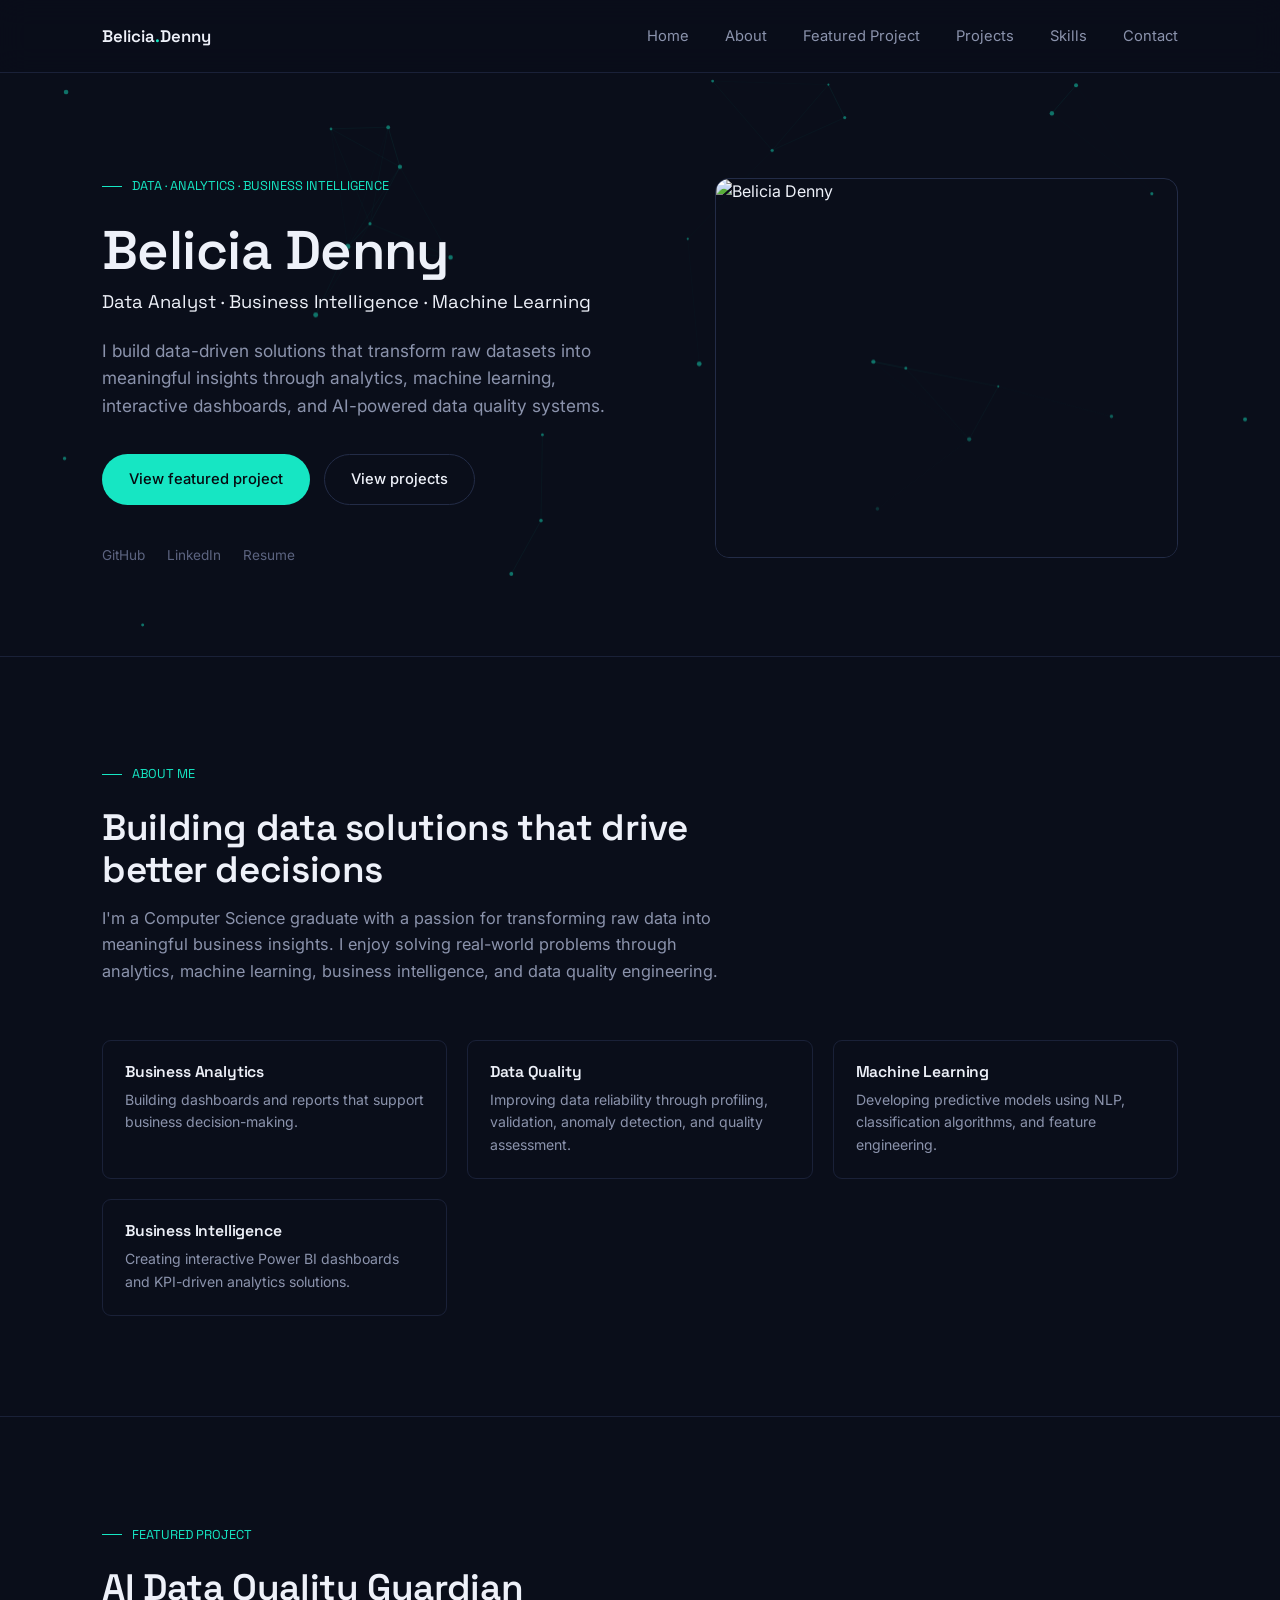
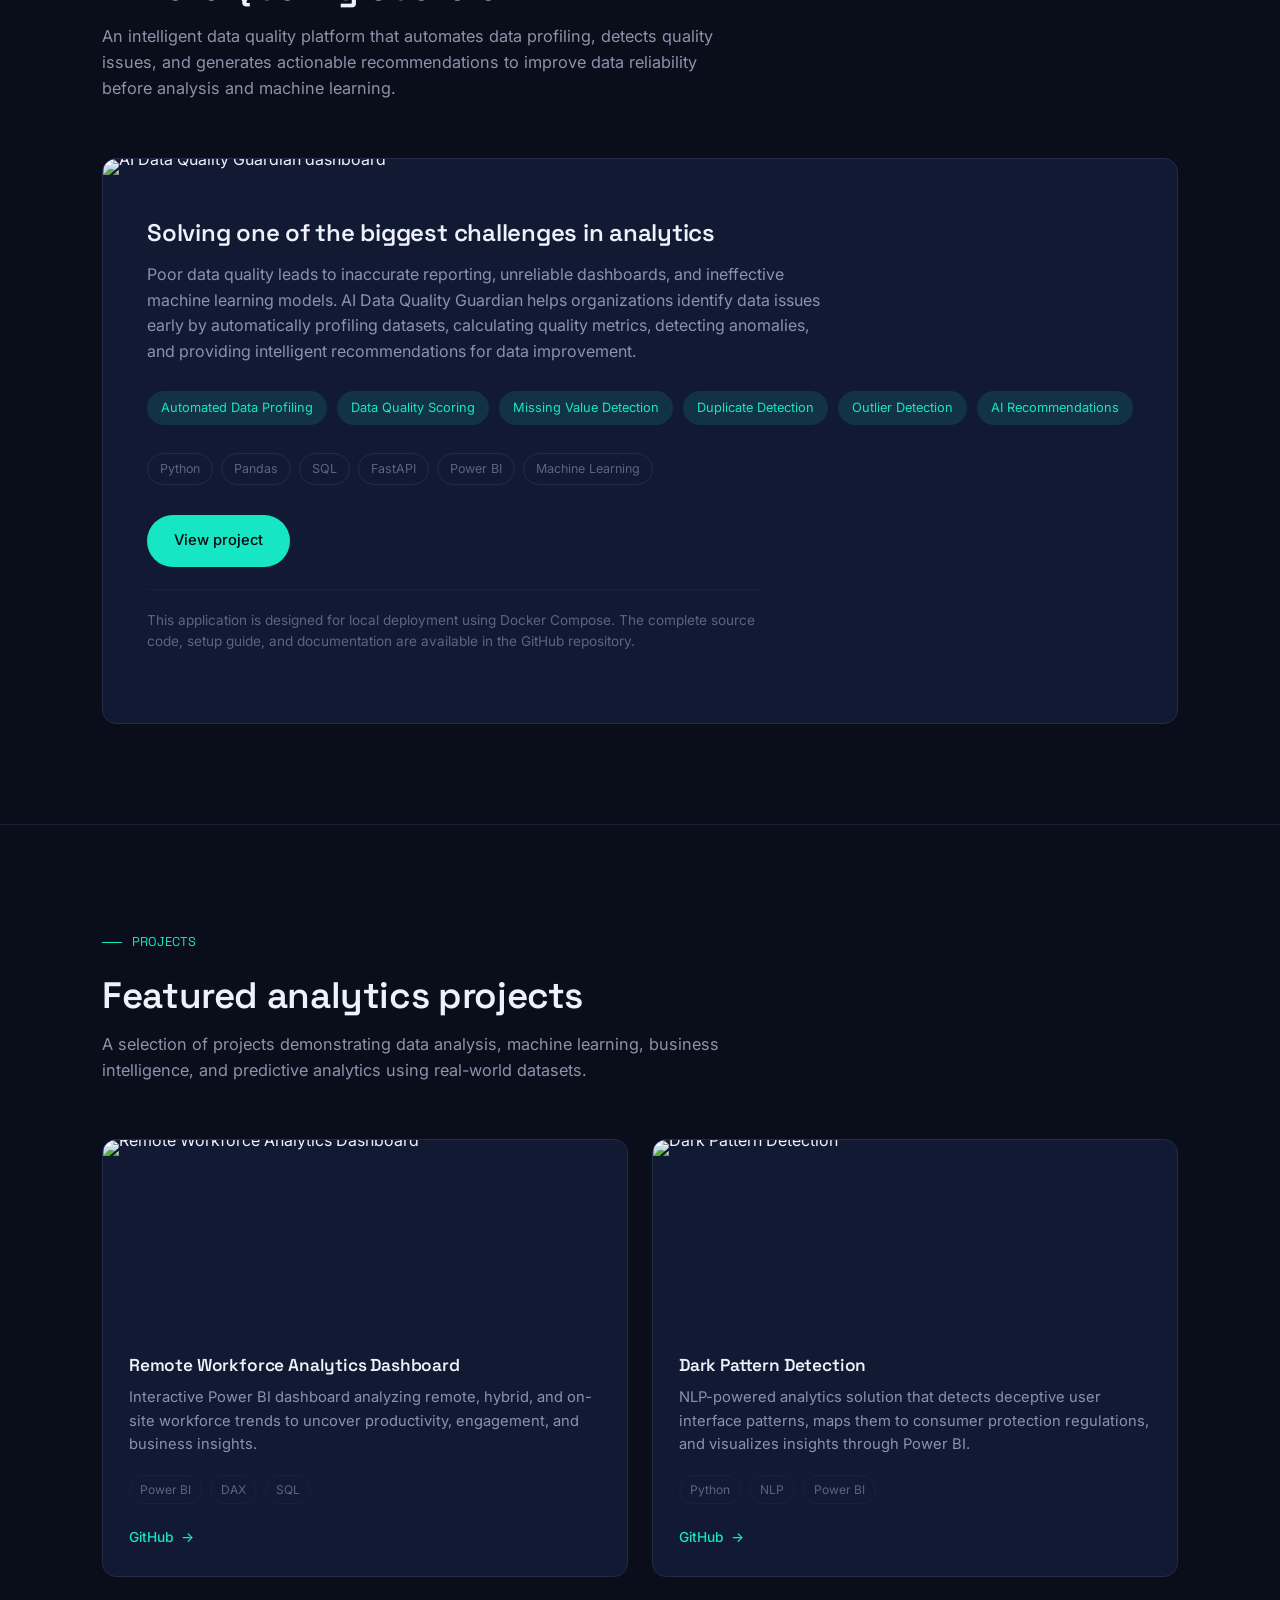
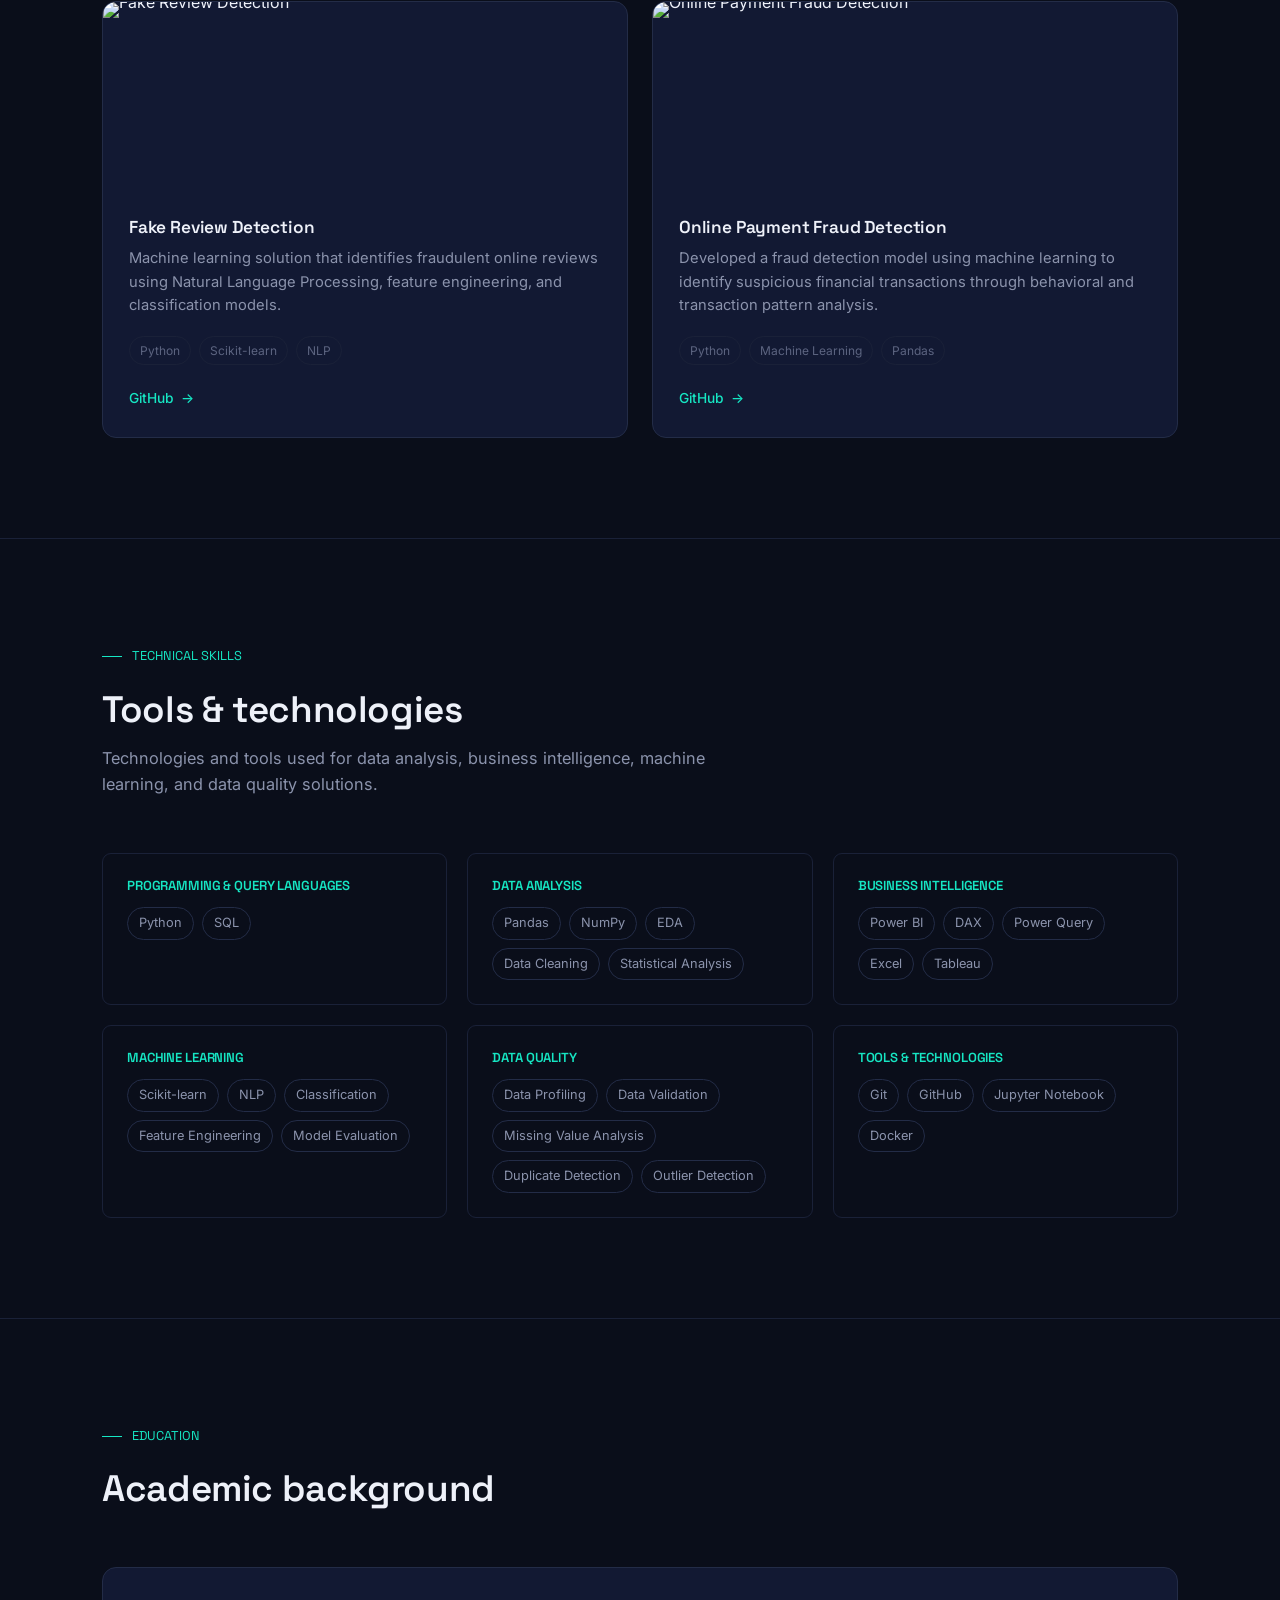
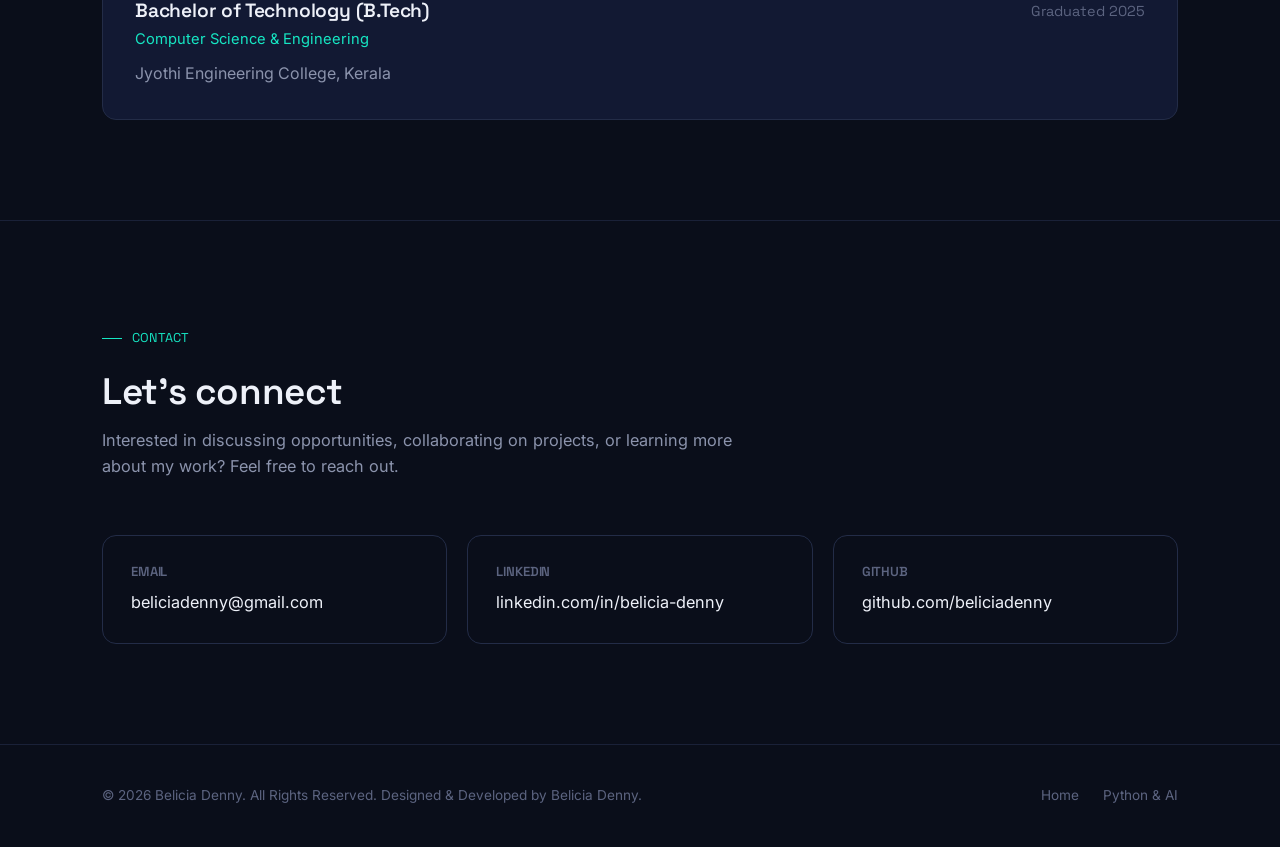
==== data-analytics/index.html @ fc07d2a3 "Initial redesign" ====
<!DOCTYPE html>
<html lang="en">
<head>
<meta charset="UTF-8">
<meta name="viewport" content="width=device-width, initial-scale=1.0">
<title>Belicia Denny | Data &amp; Analytics Portfolio</title>
<meta name="description" content="Portfolio of Belicia Denny showcasing Data Analytics, Business Intelligence, Machine Learning and Data Quality projects.">
<link rel="preconnect" href="https://fonts.googleapis.com">
<link rel="preconnect" href="https://fonts.gstatic.com" crossorigin>
<link href="https://fonts.googleapis.com/css2?family=Space+Grotesk:wght@500;600;700&family=Inter:wght@400;500;600&display=swap" rel="stylesheet">
<link rel="stylesheet" href="../assets/css/style.css">
</head>
<body class="track-data">

<nav class="nav">
  <div class="wrap">
    <a href="../index.html" class="nav-name">Belicia<span>.</span>Denny</a>
    <ul class="nav-links">
      <li><a href="../index.html">Home</a></li>
      <li><a href="#about">About</a></li>
      <li><a href="#featured-project">Featured Project</a></li>
      <li><a href="#projects">Projects</a></li>
      <li><a href="#skills">Skills</a></li>
      <li><a href="#contact">Contact</a></li>
    </ul>
    <button class="nav-toggle" aria-label="Toggle menu" aria-expanded="false">☰</button>
  </div>
</nav>

<header class="hero">
  <canvas class="hero-canvas"></canvas>
  <div class="wrap">
    <div class="hero-copy">
      <div class="eyebrow">DATA · ANALYTICS · BUSINESS INTELLIGENCE</div>
      <h1>Belicia Denny</h1>
      <p class="lede" style="font-family: var(--font-display); color: var(--text); font-size: 1.15rem; margin-top: 6px;">Data Analyst · Business Intelligence · Machine Learning</p>
      <p class="lede">I build data-driven solutions that transform raw datasets into meaningful insights through analytics, machine learning, interactive dashboards, and AI-powered data quality systems.</p>
      <div class="hero-actions">
        <a href="#featured-project" class="btn btn-primary">View featured project</a>
        <a href="#projects" class="btn btn-ghost">View projects</a>
      </div>
      <div class="hero-socials">
        <a href="https://github.com/beliciadenny" target="_blank" rel="noopener">GitHub</a>
        <a href="https://linkedin.com/in/belicia-denny" target="_blank" rel="noopener">LinkedIn</a>
        <a href="assets/Belicia%20Denny_Btech2025_Data.pdf" target="_blank" rel="noopener">Resume</a>
      </div>
    </div>
    <div class="hero-photo">
      <img src="assets/images/profile.jpeg" alt="Belicia Denny">
    </div>
  </div>
</header>

<section class="section" id="about">
  <div class="wrap">
    <div class="section-head">
      <div class="eyebrow">ABOUT ME</div>
      <h2>Building data solutions that drive better decisions</h2>
      <p>I'm a Computer Science graduate with a passion for transforming raw data into meaningful business insights. I enjoy solving real-world problems through analytics, machine learning, business intelligence, and data quality engineering.</p>
    </div>
    <div class="feature-grid">
      <div class="feature-item">
        <h4>Business Analytics</h4>
        <p>Building dashboards and reports that support business decision-making.</p>
      </div>
      <div class="feature-item">
        <h4>Data Quality</h4>
        <p>Improving data reliability through profiling, validation, anomaly detection, and quality assessment.</p>
      </div>
      <div class="feature-item">
        <h4>Machine Learning</h4>
        <p>Developing predictive models using NLP, classification algorithms, and feature engineering.</p>
      </div>
      <div class="feature-item">
        <h4>Business Intelligence</h4>
        <p>Creating interactive Power BI dashboards and KPI-driven analytics solutions.</p>
      </div>
    </div>
  </div>
</section>

<section class="section" id="featured-project">
  <div class="wrap">
    <div class="section-head">
      <div class="eyebrow">FEATURED PROJECT</div>
      <h2>AI Data Quality Guardian</h2>
      <p>An intelligent data quality platform that automates data profiling, detects quality issues, and generates actionable recommendations to improve data reliability before analysis and machine learning.</p>
    </div>
    <div class="featured">
      <div class="featured-media">
        <img src="assets/images/data-quality-guardian.png" alt="AI Data Quality Guardian dashboard">
      </div>
      <div class="featured-body">
        <h3>Solving one of the biggest challenges in analytics</h3>
        <p>Poor data quality leads to inaccurate reporting, unreliable dashboards, and ineffective machine learning models. AI Data Quality Guardian helps organizations identify data issues early by automatically profiling datasets, calculating quality metrics, detecting anomalies, and providing intelligent recommendations for data improvement.</p>
        <div class="chip-row">
          <span class="chip">Automated Data Profiling</span>
          <span class="chip">Data Quality Scoring</span>
          <span class="chip">Missing Value Detection</span>
          <span class="chip">Duplicate Detection</span>
          <span class="chip">Outlier Detection</span>
          <span class="chip">AI Recommendations</span>
        </div>
        <div class="stack-row">
          <span>Python</span><span>Pandas</span><span>SQL</span><span>FastAPI</span><span>Power BI</span><span>Machine Learning</span>
        </div>
        <a href="https://github.com/beliciadenny/ai-data-quality-guardian" target="_blank" rel="noopener" class="btn btn-primary">View project</a>
        <p class="featured-note">This application is designed for local deployment using Docker Compose. The complete source code, setup guide, and documentation are available in the GitHub repository.</p>
      </div>
    </div>
  </div>
</section>

<section class="section" id="projects">
  <div class="wrap">
    <div class="section-head">
      <div class="eyebrow">PROJECTS</div>
      <h2>Featured analytics projects</h2>
      <p>A selection of projects demonstrating data analysis, machine learning, business intelligence, and predictive analytics using real-world datasets.</p>
    </div>
    <div class="project-grid">
      <article class="project-card">
        <div class="project-media"><img src="assets/images/remote-work-dashboard.png" alt="Remote Workforce Analytics Dashboard"></div>
        <div class="project-body">
          <h3>Remote Workforce Analytics Dashboard</h3>
          <p>Interactive Power BI dashboard analyzing remote, hybrid, and on-site workforce trends to uncover productivity, engagement, and business insights.</p>
          <div class="project-stack"><span>Power BI</span><span>DAX</span><span>SQL</span></div>
          <a href="https://github.com/beliciadenny/PowerBI-RemoteWork-Analysis" target="_blank" rel="noopener" class="project-link">GitHub <span class="arrow">→</span></a>
        </div>
      </article>
      <article class="project-card">
        <div class="project-media"><img src="assets/images/dark-pattern.png" alt="Dark Pattern Detection"></div>
        <div class="project-body">
          <h3>Dark Pattern Detection</h3>
          <p>NLP-powered analytics solution that detects deceptive user interface patterns, maps them to consumer protection regulations, and visualizes insights through Power BI.</p>
          <div class="project-stack"><span>Python</span><span>NLP</span><span>Power BI</span></div>
          <a href="https://github.com/beliciadenny/dark-pattern-detection" target="_blank" rel="noopener" class="project-link">GitHub <span class="arrow">→</span></a>
        </div>
      </article>
      <article class="project-card">
        <div class="project-media"><img src="assets/images/fake-review.png" alt="Fake Review Detection"></div>
        <div class="project-body">
          <h3>Fake Review Detection</h3>
          <p>Machine learning solution that identifies fraudulent online reviews using Natural Language Processing, feature engineering, and classification models.</p>
          <div class="project-stack"><span>Python</span><span>Scikit-learn</span><span>NLP</span></div>
          <a href="https://github.com/beliciadenny/Fake-Review-Detector" target="_blank" rel="noopener" class="project-link">GitHub <span class="arrow">→</span></a>
        </div>
      </article>
      <article class="project-card">
        <div class="project-media"><img src="assets/images/fraud-detection.png" alt="Online Payment Fraud Detection"></div>
        <div class="project-body">
          <h3>Online Payment Fraud Detection</h3>
          <p>Developed a fraud detection model using machine learning to identify suspicious financial transactions through behavioral and transaction pattern analysis.</p>
          <div class="project-stack"><span>Python</span><span>Machine Learning</span><span>Pandas</span></div>
          <a href="https://github.com/beliciadenny/Online_Payments_Fraud_Detection-MLProject" target="_blank" rel="noopener" class="project-link">GitHub <span class="arrow">→</span></a>
        </div>
      </article>
    </div>
  </div>
</section>

<section class="section" id="skills">
  <div class="wrap">
    <div class="section-head">
      <div class="eyebrow">TECHNICAL SKILLS</div>
      <h2>Tools &amp; technologies</h2>
      <p>Technologies and tools used for data analysis, business intelligence, machine learning, and data quality solutions.</p>
    </div>
    <div class="skills-grid">
      <div class="skill-card">
        <h4>PROGRAMMING &amp; QUERY LANGUAGES</h4>
        <div class="skill-tags"><span>Python</span><span>SQL</span></div>
      </div>
      <div class="skill-card">
        <h4>DATA ANALYSIS</h4>
        <div class="skill-tags"><span>Pandas</span><span>NumPy</span><span>EDA</span><span>Data Cleaning</span><span>Statistical Analysis</span></div>
      </div>
      <div class="skill-card">
        <h4>BUSINESS INTELLIGENCE</h4>
        <div class="skill-tags"><span>Power BI</span><span>DAX</span><span>Power Query</span><span>Excel</span><span>Tableau</span></div>
      </div>
      <div class="skill-card">
        <h4>MACHINE LEARNING</h4>
        <div class="skill-tags"><span>Scikit-learn</span><span>NLP</span><span>Classification</span><span>Feature Engineering</span><span>Model Evaluation</span></div>
      </div>
      <div class="skill-card">
        <h4>DATA QUALITY</h4>
        <div class="skill-tags"><span>Data Profiling</span><span>Data Validation</span><span>Missing Value Analysis</span><span>Duplicate Detection</span><span>Outlier Detection</span></div>
      </div>
      <div class="skill-card">
        <h4>TOOLS &amp; TECHNOLOGIES</h4>
        <div class="skill-tags"><span>Git</span><span>GitHub</span><span>Jupyter Notebook</span><span>Docker</span></div>
      </div>
    </div>
  </div>
</section>

<section class="section" id="education">
  <div class="wrap">
    <div class="section-head">
      <div class="eyebrow">EDUCATION</div>
      <h2>Academic background</h2>
    </div>
    <div class="edu-card">
      <div>
        <h3>Bachelor of Technology (B.Tech)</h3>
        <div class="edu-sub">Computer Science &amp; Engineering</div>
        <p>Jyothi Engineering College, Kerala</p>
      </div>
      <div class="edu-year">Graduated 2025</div>
    </div>
  </div>
</section>

<section class="section" id="contact">
  <div class="wrap">
    <div class="section-head">
      <div class="eyebrow">CONTACT</div>
      <h2>Let's connect</h2>
      <p>Interested in discussing opportunities, collaborating on projects, or learning more about my work? Feel free to reach out.</p>
    </div>
    <div class="contact-grid">
      <a class="contact-card" href="mailto:beliciadenny@gmail.com">
        <h4>EMAIL</h4>
        <div class="value">beliciadenny@gmail.com</div>
      </a>
      <a class="contact-card" href="https://linkedin.com/in/belicia-denny" target="_blank" rel="noopener">
        <h4>LINKEDIN</h4>
        <div class="value">linkedin.com/in/belicia-denny</div>
      </a>
      <a class="contact-card" href="https://github.com/beliciadenny" target="_blank" rel="noopener">
        <h4>GITHUB</h4>
        <div class="value">github.com/beliciadenny</div>
      </a>
    </div>
  </div>
</section>

<footer class="site-footer">
  <div class="wrap footer-row">
    <p>© 2026 Belicia Denny. All Rights Reserved. Designed &amp; Developed by Belicia Denny.</p>
    <div class="footer-links">
      <a href="../index.html">Home</a>
      <a href="../python-ai/">Python &amp; AI</a>
    </div>
  </div>
</footer>

<script src="../assets/js/main.js"></script>
</body>
</html>
---- assets/css/style.css ----
/* ==========================================================================
   Belicia Denny — Portfolio design system
   Deep navy base, dual accent system:
     --teal   = Data & Analytics track
     --violet = Python & AI track
   ========================================================================== */

:root {
  --bg: #0a0e1a;
  --bg-elevated: #0d1220;
  --card: #121933;
  --card-hover: #161f3d;
  --border: #232c47;
  --border-soft: #1a2138;

  --text: #eef1f9;
  --text-muted: #8b93ac;
  --text-faint: #5c6480;

  --teal: #16e6c3;
  --teal-soft: rgba(22, 230, 195, 0.12);
  --violet: #8a6bff;
  --violet-soft: rgba(138, 107, 255, 0.14);

  --accent: var(--teal);
  --accent-soft: var(--teal-soft);

  --font-display: "Space Grotesk", "Segoe UI", sans-serif;
  --font-body: "Inter", "Segoe UI", sans-serif;

  --max: 1140px;
  --radius: 14px;
  --radius-sm: 9px;

  --ease: cubic-bezier(0.16, 1, 0.3, 1);
}

/* Track overrides — set on <body> */
body.track-data { --accent: var(--teal); --accent-soft: var(--teal-soft); }
body.track-ai   { --accent: var(--violet); --accent-soft: var(--violet-soft); }

* { box-sizing: border-box; }
html { scroll-behavior: smooth; }

@media (prefers-reduced-motion: reduce) {
  html { scroll-behavior: auto; }
  *, *::before, *::after { animation-duration: 0.001ms !important; animation-iteration-count: 1 !important; transition-duration: 0.001ms !important; }
}

body {
  margin: 0;
  background: var(--bg);
  color: var(--text);
  font-family: var(--font-body);
  font-size: 16px;
  line-height: 1.6;
  -webkit-font-smoothing: antialiased;
}

img { max-width: 100%; display: block; }
a { color: inherit; text-decoration: none; }

h1, h2, h3, h4 {
  font-family: var(--font-display);
  font-weight: 600;
  line-height: 1.15;
  margin: 0;
  letter-spacing: -0.01em;
}

p { margin: 0; color: var(--text-muted); }

.wrap {
  max-width: var(--max);
  margin: 0 auto;
  padding: 0 32px;
}

@media (max-width: 640px) {
  .wrap { padding: 0 20px; }
}

::selection { background: var(--accent-soft); color: var(--text); }

/* Focus visibility */
a:focus-visible,
button:focus-visible {
  outline: 2px solid var(--accent);
  outline-offset: 3px;
  border-radius: 4px;
}

/* ---------- Nav ---------- */
.nav {
  position: sticky;
  top: 0;
  z-index: 50;
  background: rgba(10, 14, 26, 0.78);
  backdrop-filter: blur(14px);
  -webkit-backdrop-filter: blur(14px);
  border-bottom: 1px solid var(--border-soft);
}

.nav .wrap {
  display: flex;
  align-items: center;
  justify-content: space-between;
  height: 72px;
}

.nav-name {
  font-family: var(--font-display);
  font-size: 1.05rem;
  font-weight: 600;
  color: var(--text);
}

.nav-name span { color: var(--accent); }

.nav-links {
  display: flex;
  gap: 36px;
  list-style: none;
  margin: 0;
  padding: 0;
}

.nav-links a {
  font-size: 0.92rem;
  color: var(--text-muted);
  transition: color 0.2s var(--ease);
  position: relative;
}

.nav-links a:hover { color: var(--text); }

.nav-links a::after {
  content: "";
  position: absolute;
  left: 0; right: 0; bottom: -6px;
  height: 2px;
  background: var(--accent);
  transform: scaleX(0);
  transform-origin: left;
  transition: transform 0.25s var(--ease);
}

.nav-links a:hover::after { transform: scaleX(1); }

.nav-toggle {
  display: none;
  background: none;
  border: 1px solid var(--border);
  border-radius: 8px;
  width: 40px; height: 40px;
  color: var(--text);
  font-size: 1.1rem;
  cursor: pointer;
}

@media (max-width: 800px) {
  .nav-links {
    position: fixed;
    top: 72px; left: 0; right: 0;
    flex-direction: column;
    gap: 0;
    background: var(--bg-elevated);
    border-bottom: 1px solid var(--border-soft);
    max-height: 0;
    overflow: hidden;
    transition: max-height 0.3s var(--ease);
  }
  .nav-links.open { max-height: 320px; }
  .nav-links li { border-top: 1px solid var(--border-soft); }
  .nav-links a { display: block; padding: 16px 32px; }
  .nav-toggle { display: block; }
}

/* ---------- Buttons ---------- */
.btn {
  display: inline-flex;
  align-items: center;
  gap: 8px;
  padding: 13px 26px;
  border-radius: 999px;
  font-size: 0.92rem;
  font-weight: 500;
  font-family: var(--font-body);
  border: 1px solid transparent;
  cursor: pointer;
  transition: transform 0.2s var(--ease), border-color 0.2s var(--ease), background 0.2s var(--ease);
}

.btn-primary {
  background: var(--accent);
  color: #06090f;
}
.btn-primary:hover { transform: translateY(-2px); }

.btn-ghost {
  background: transparent;
  border-color: var(--border);
  color: var(--text);
}
.btn-ghost:hover { border-color: var(--accent); color: var(--accent); }

/* ---------- Hero ---------- */
.hero {
  position: relative;
  padding: 96px 0 88px;
  overflow: hidden;
}

.hero-canvas {
  position: absolute;
  inset: 0;
  z-index: 0;
  opacity: 0.55;
  pointer-events: none;
}

.hero .wrap {
  position: relative;
  z-index: 1;
  display: grid;
  grid-template-columns: 1.1fr 0.9fr;
  gap: 48px;
  align-items: center;
}

@media (max-width: 900px) {
  .hero .wrap { grid-template-columns: 1fr; }
  .hero-visual { order: -1; height: 220px; }
}

.eyebrow {
  display: inline-flex;
  align-items: center;
  gap: 10px;
  font-size: 0.8rem;
  color: var(--accent);
  font-family: var(--font-display);
  margin-bottom: 22px;
}

.eyebrow::before {
  content: "";
  width: 20px;
  height: 1px;
  background: var(--accent);
}

.hero h1 {
  font-size: clamp(2.3rem, 4.6vw, 3.4rem);
  color: var(--text);
  max-width: 14ch;
}

.hero .lede {
  margin-top: 20px;
  font-size: 1.08rem;
  max-width: 46ch;
  color: var(--text-muted);
}

.hero-actions {
  display: flex;
  gap: 14px;
  margin-top: 34px;
  flex-wrap: wrap;
}

.hero-socials {
  display: flex;
  gap: 22px;
  margin-top: 40px;
}

.hero-socials a {
  font-size: 0.85rem;
  color: var(--text-faint);
  border-bottom: 1px solid transparent;
  transition: color 0.2s var(--ease), border-color 0.2s var(--ease);
}
.hero-socials a:hover { color: var(--accent); border-color: var(--accent); }

.hero-visual {
  position: relative;
  height: 380px;
  border-radius: var(--radius);
  border: 1px solid var(--border-soft);
  background: var(--bg-elevated);
  overflow: hidden;
}

.hero-photo {
  position: relative;
  height: 380px;
  border-radius: var(--radius);
  overflow: hidden;
  border: 1px solid var(--border);
}

.hero-photo img { width: 100%; height: 100%; object-fit: cover; }

.hero-photo::after {
  content: "";
  position: absolute; inset: 0;
  background: linear-gradient(180deg, transparent 50%, rgba(10,14,26,0.85) 100%);
}

/* ---------- Section scaffolding ---------- */
.section { padding: 100px 0; border-top: 1px solid var(--border-soft); }
.section-head { max-width: 640px; margin-bottom: 56px; }
.section-head h2 { font-size: clamp(1.7rem, 3vw, 2.3rem); }
.section-head p { margin-top: 14px; font-size: 1.02rem; }

/* ---------- Portfolio picker (home) ---------- */
.picker-grid {
  display: grid;
  grid-template-columns: 1fr 1fr;
  gap: 24px;
}
@media (max-width: 780px) { .picker-grid { grid-template-columns: 1fr; } }

.picker-card {
  position: relative;
  padding: 40px;
  border-radius: var(--radius);
  border: 1px solid var(--border);
  background: var(--card);
  transition: transform 0.3s var(--ease), border-color 0.3s var(--ease), box-shadow 0.3s var(--ease);
}

.picker-card.is-teal:hover { border-color: var(--teal); box-shadow: 0 0 0 1px var(--teal), 0 20px 50px -20px rgba(22,230,195,0.35); }
.picker-card.is-violet:hover { border-color: var(--violet); box-shadow: 0 0 0 1px var(--violet), 0 20px 50px -20px rgba(138,107,255,0.35); }
.picker-card:hover { transform: translateY(-6px); }

.picker-tag {
  display: inline-block;
  font-family: var(--font-display);
  font-size: 0.78rem;
  padding: 5px 12px;
  border-radius: 999px;
  margin-bottom: 22px;
}
.is-teal .picker-tag { background: var(--teal-soft); color: var(--teal); }
.is-violet .picker-tag { background: var(--violet-soft); color: var(--violet); }

.picker-card h3 { font-size: 1.4rem; color: var(--text); margin-bottom: 12px; }
.picker-card p { margin-bottom: 26px; }

.picker-stack {
  display: flex;
  flex-wrap: wrap;
  gap: 8px;
  margin-bottom: 30px;
}
.picker-stack span {
  font-size: 0.78rem;
  color: var(--text-faint);
  border: 1px solid var(--border);
  padding: 5px 11px;
  border-radius: 999px;
}

.picker-link {
  display: inline-flex;
  align-items: center;
  gap: 8px;
  font-size: 0.9rem;
  font-weight: 500;
  color: var(--text);
}
.is-teal .picker-link { color: var(--teal); }
.is-violet .picker-link { color: var(--violet); }

.picker-link .arrow { transition: transform 0.25s var(--ease); }
.picker-card:hover .picker-link .arrow { transform: translateX(5px); }

/* ---------- About / expertise grid ---------- */
.about-layout {
  display: grid;
  grid-template-columns: 0.85fr 1.15fr;
  gap: 64px;
  align-items: start;
}
@media (max-width: 860px) { .about-layout { grid-template-columns: 1fr; } }

.about-photo {
  border-radius: var(--radius);
  overflow: hidden;
  border: 1px solid var(--border);
}

.about-copy p + p { margin-top: 16px; }
.about-copy h2 { font-size: clamp(1.6rem, 3vw, 2.1rem); margin-bottom: 22px; }

.feature-grid {
  display: grid;
  grid-template-columns: repeat(3, 1fr);
  gap: 20px;
  margin-top: 44px;
}
@media (max-width: 700px) { .feature-grid { grid-template-columns: 1fr 1fr; } }
@media (max-width: 480px) { .feature-grid { grid-template-columns: 1fr; } }

.feature-item {
  padding: 22px;
  border-radius: var(--radius-sm);
  border: 1px solid var(--border-soft);
}
.feature-item h4 { font-size: 0.98rem; color: var(--text); margin-bottom: 8px; }
.feature-item p { font-size: 0.88rem; }

/* ---------- Featured project ---------- */
.featured {
  border: 1px solid var(--border);
  border-radius: var(--radius);
  overflow: hidden;
  background: var(--card);
}

.featured-media { position: relative; line-height: 0; }
.featured-media img { width: 100%; }

.featured-body { padding: 44px; }
.featured-body h3 { font-size: 1.5rem; color: var(--text); margin-bottom: 16px; }
.featured-body > p { margin-bottom: 26px; max-width: 68ch; }

.chip-row {
  display: flex;
  flex-wrap: wrap;
  gap: 10px;
  margin-bottom: 28px;
}
.chip {
  font-size: 0.8rem;
  padding: 7px 14px;
  border-radius: 999px;
  background: var(--accent-soft);
  color: var(--accent);
}

.stack-row {
  display: flex;
  flex-wrap: wrap;
  gap: 8px;
  margin-bottom: 30px;
}
.stack-row span {
  font-size: 0.78rem;
  color: var(--text-faint);
  border: 1px solid var(--border);
  padding: 5px 12px;
  border-radius: 999px;
}

.featured-note {
  font-size: 0.85rem;
  color: var(--text-faint);
  margin-top: 22px;
  border-top: 1px solid var(--border-soft);
  padding-top: 20px;
}

/* ---------- Project cards ---------- */
.project-grid {
  display: grid;
  grid-template-columns: repeat(2, 1fr);
  gap: 24px;
}
@media (max-width: 760px) { .project-grid { grid-template-columns: 1fr; } }

.project-card {
  border: 1px solid var(--border);
  border-radius: var(--radius);
  background: var(--card);
  overflow: hidden;
  opacity: 0;
  transform: translateY(16px);
  transition: opacity 0.5s var(--ease), transform 0.5s var(--ease), border-color 0.3s var(--ease), box-shadow 0.3s var(--ease);
}

.project-card.in-view { opacity: 1; transform: translateY(0); }

.project-card:hover {
  border-color: var(--accent);
  box-shadow: 0 18px 46px -24px rgba(0,0,0,0.6);
}

.project-media { line-height: 0; overflow: hidden; }
.project-media img { width: 100%; height: 190px; object-fit: cover; transition: transform 0.5s var(--ease); }
.project-card:hover .project-media img { transform: scale(1.045); }

.project-body { padding: 26px; }
.project-body h3 { font-size: 1.08rem; color: var(--text); margin-bottom: 10px; }
.project-body > p { font-size: 0.92rem; margin-bottom: 18px; }

.project-stack {
  display: flex;
  flex-wrap: wrap;
  gap: 8px;
  margin-bottom: 20px;
}
.project-stack span {
  font-size: 0.75rem;
  color: var(--text-faint);
  border: 1px solid var(--border-soft);
  padding: 4px 10px;
  border-radius: 999px;
}

.project-link {
  display: inline-flex;
  align-items: center;
  gap: 7px;
  font-size: 0.86rem;
  font-weight: 500;
  color: var(--accent);
}
.project-link .arrow { transition: transform 0.25s var(--ease); }
.project-card:hover .project-link .arrow { transform: translateX(4px); }

/* ---------- Skills ---------- */
.skills-grid {
  display: grid;
  grid-template-columns: repeat(3, 1fr);
  gap: 20px;
}
@media (max-width: 760px) { .skills-grid { grid-template-columns: 1fr 1fr; } }
@media (max-width: 500px) { .skills-grid { grid-template-columns: 1fr; } }

.skill-card {
  padding: 24px;
  border: 1px solid var(--border-soft);
  border-radius: var(--radius-sm);
}
.skill-card h4 {
  font-size: 0.82rem;
  color: var(--accent);
  font-family: var(--font-display);
  margin-bottom: 14px;
}
.skill-tags { display: flex; flex-wrap: wrap; gap: 8px; }
.skill-tags span {
  font-size: 0.8rem;
  color: var(--text-muted);
  border: 1px solid var(--border);
  padding: 5px 11px;
  border-radius: 999px;
}

/* ---------- Education ---------- */
.edu-card {
  display: flex;
  justify-content: space-between;
  align-items: flex-start;
  gap: 24px;
  padding: 32px;
  border: 1px solid var(--border);
  border-radius: var(--radius);
  background: var(--card);
  flex-wrap: wrap;
}
.edu-card h3 { font-size: 1.2rem; color: var(--text); margin-bottom: 6px; }
.edu-card .edu-sub { color: var(--accent); font-size: 0.92rem; margin-bottom: 10px; }
.edu-year {
  font-family: var(--font-display);
  color: var(--text-faint);
  font-size: 0.9rem;
  white-space: nowrap;
}

/* ---------- Contact ---------- */
.contact-grid {
  display: grid;
  grid-template-columns: repeat(3, 1fr);
  gap: 20px;
}
@media (max-width: 700px) { .contact-grid { grid-template-columns: 1fr; } }

.contact-card {
  padding: 28px;
  border: 1px solid var(--border);
  border-radius: var(--radius);
  transition: border-color 0.25s var(--ease), transform 0.25s var(--ease);
}
.contact-card:hover { border-color: var(--accent); transform: translateY(-4px); }
.contact-card h4 { font-size: 0.82rem; color: var(--text-faint); font-family: var(--font-display); margin-bottom: 10px; }
.contact-card .value { font-size: 1.02rem; color: var(--text); word-break: break-word; }

/* ---------- Footer ---------- */
.site-footer {
  border-top: 1px solid var(--border-soft);
  padding: 40px 0;
}
.footer-row {
  display: flex;
  justify-content: space-between;
  align-items: center;
  flex-wrap: wrap;
  gap: 16px;
}
.footer-row p { font-size: 0.85rem; color: var(--text-faint); }
.footer-links { display: flex; gap: 24px; }
.footer-links a { font-size: 0.85rem; color: var(--text-faint); transition: color 0.2s var(--ease); }
.footer-links a:hover { color: var(--accent); }

/* ---------- Utility reveal (project grid stagger only) ---------- */
.project-card:nth-child(1) { transition-delay: 0.02s; }
.project-card:nth-child(2) { transition-delay: 0.08s; }
.project-card:nth-child(3) { transition-delay: 0.14s; }
.project-card:nth-child(4) { transition-delay: 0.2s; }
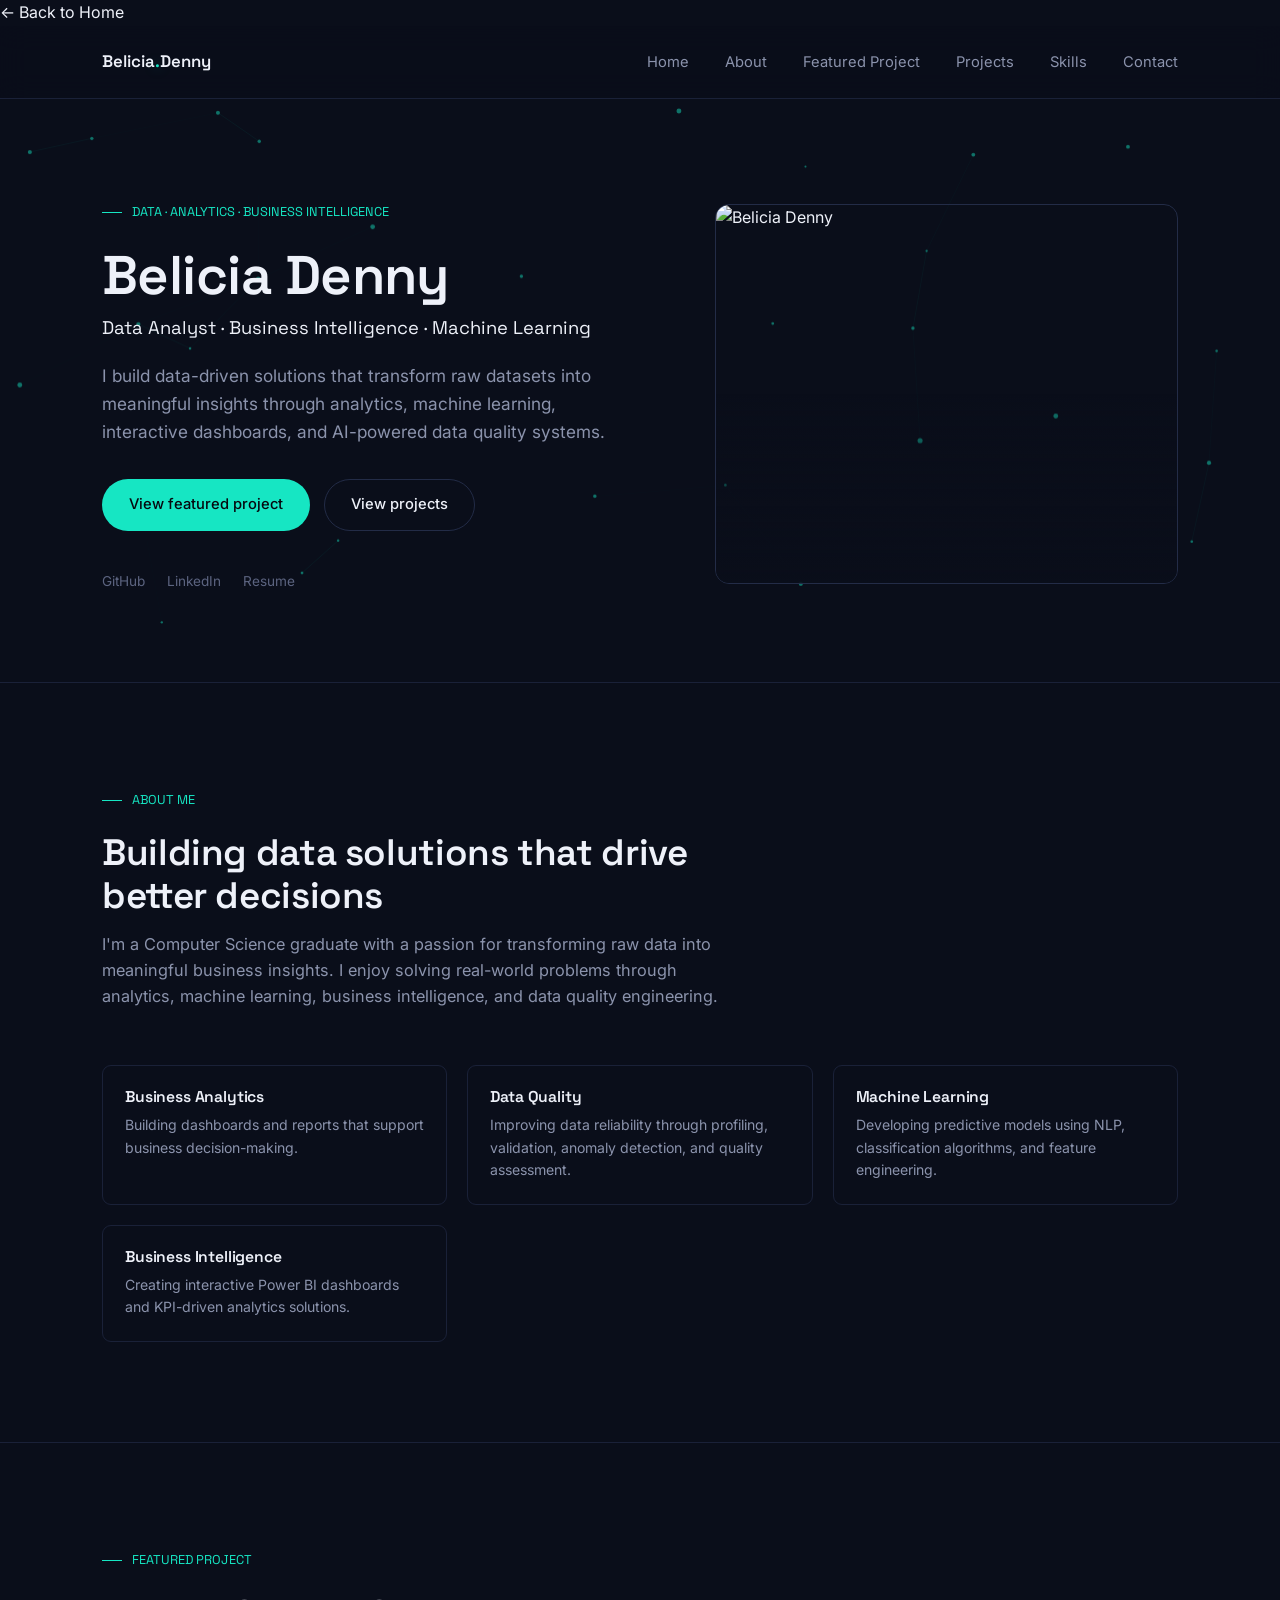
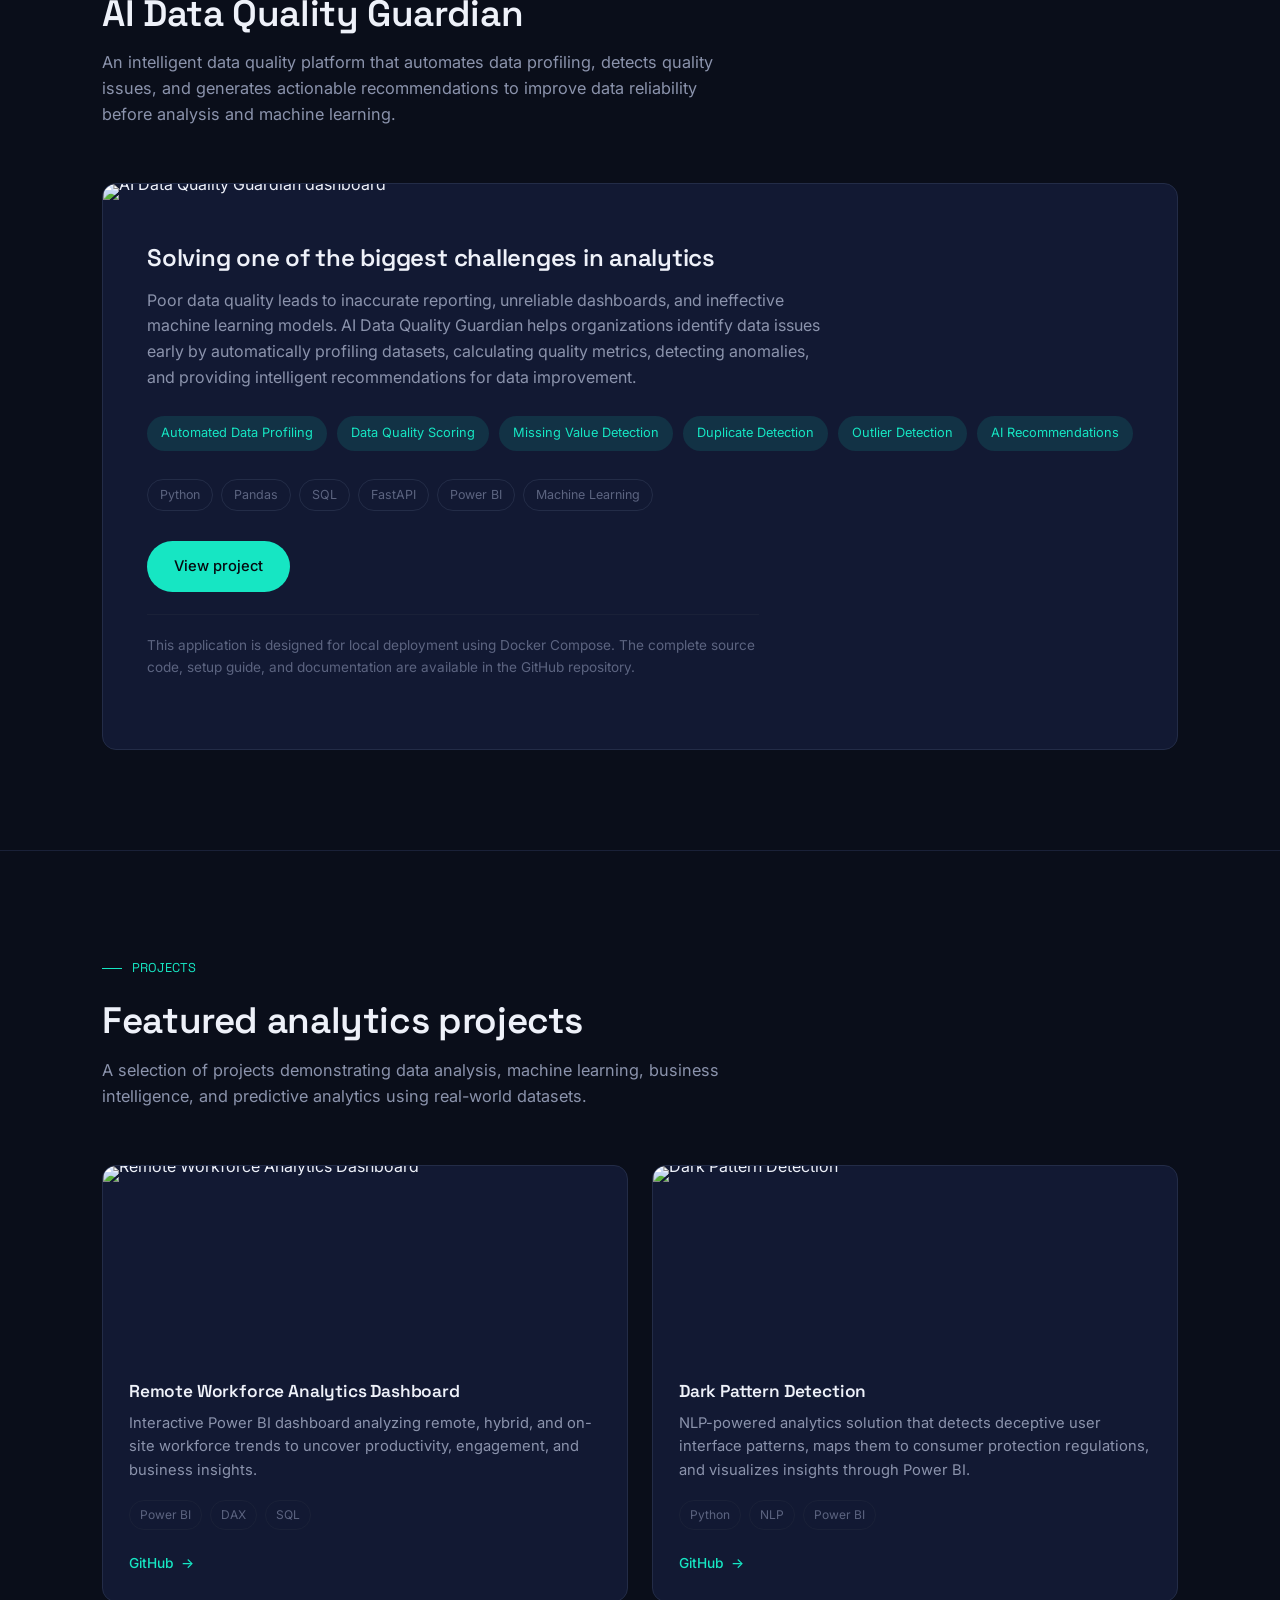
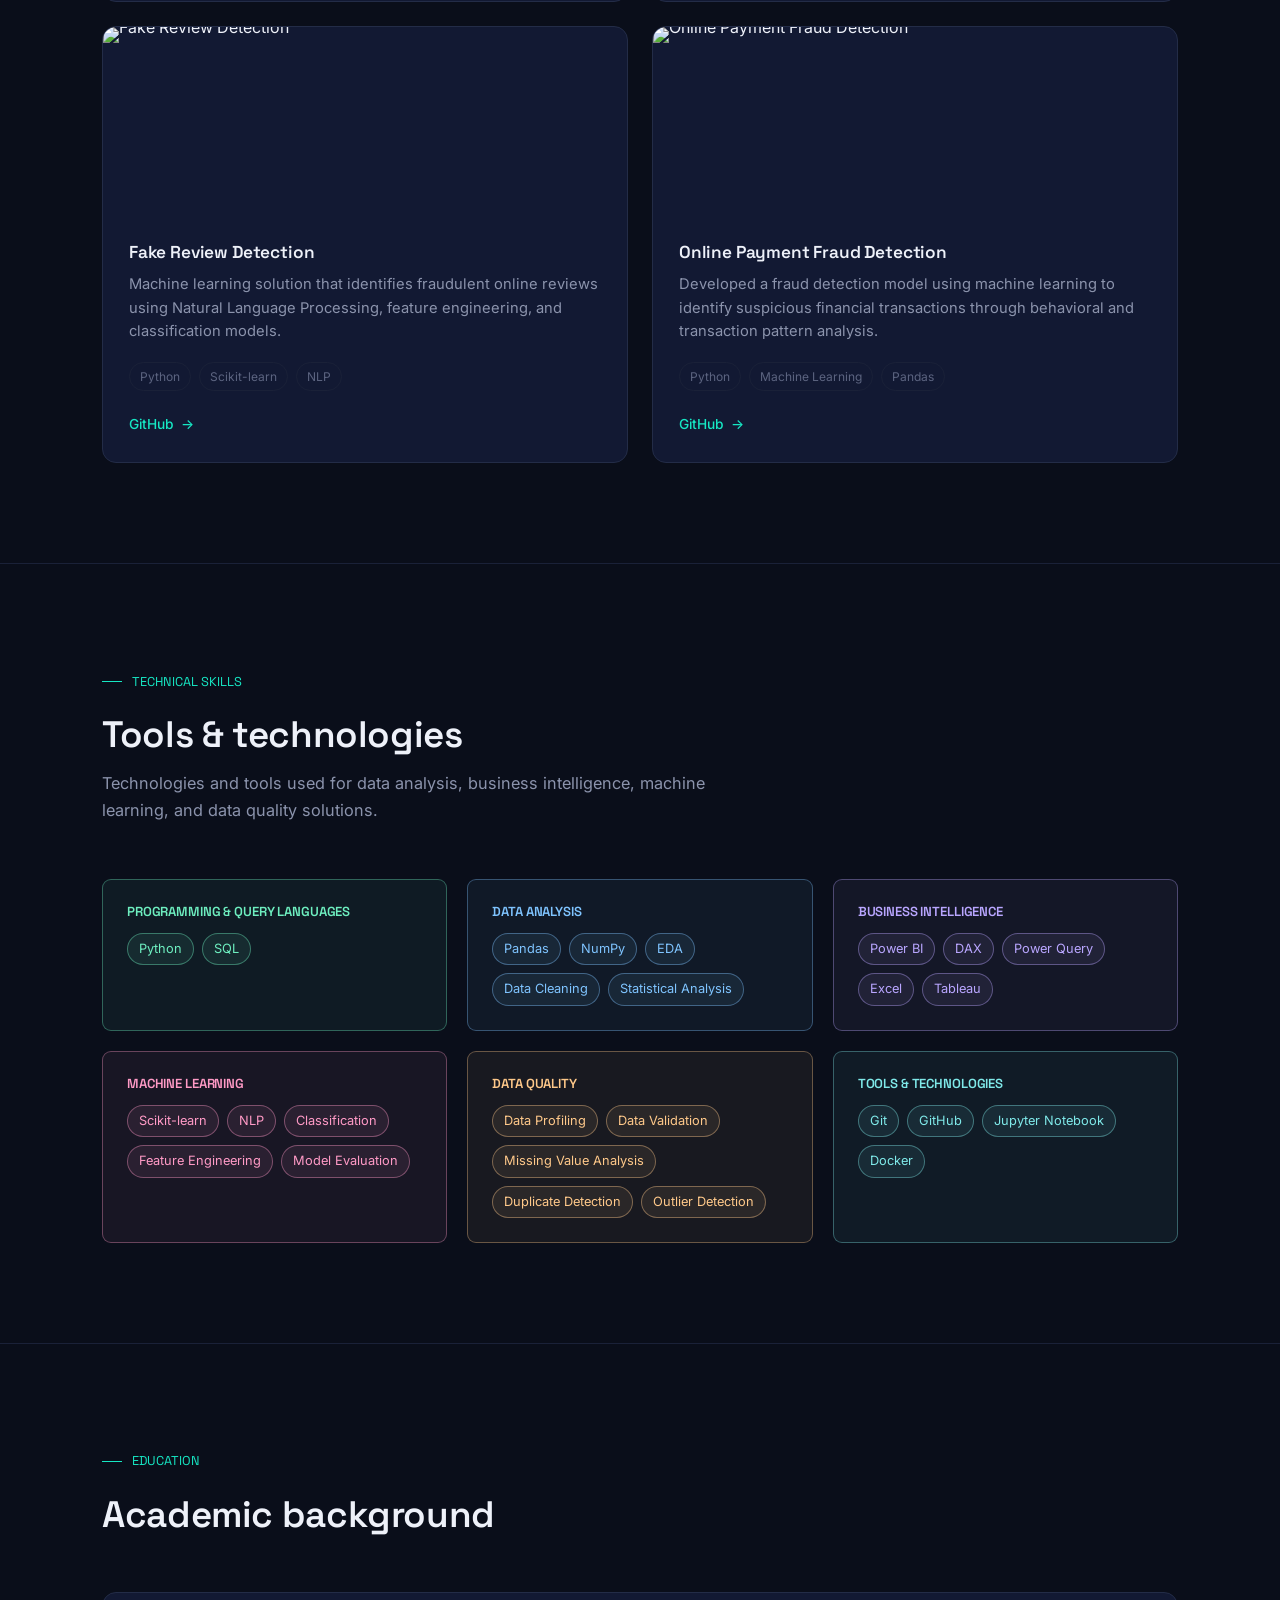
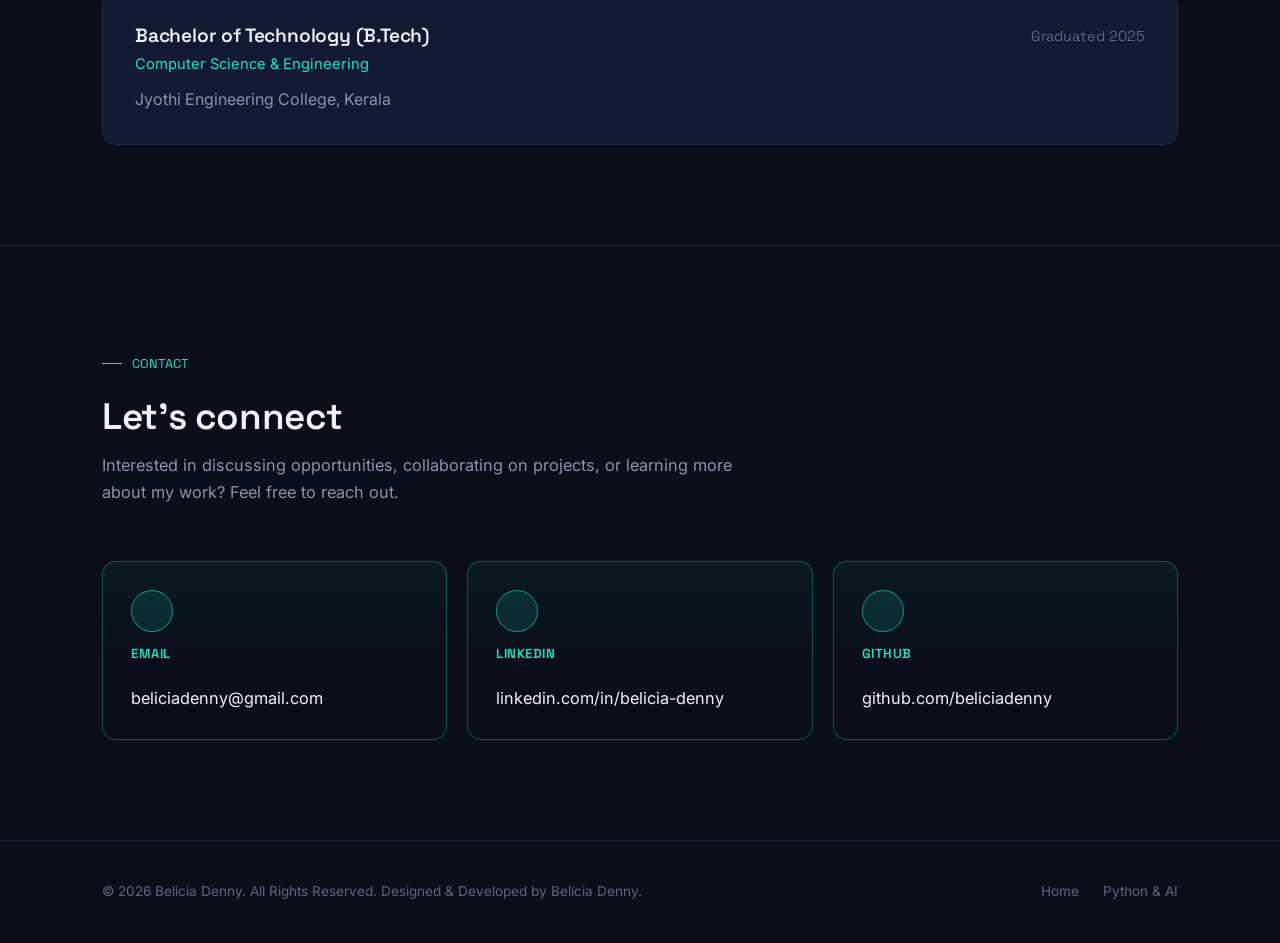
==== commit 94d81f60: "Update index.html" ====
--- a/data-analytics/index.html
+++ b/data-analytics/index.html
@@ -11,6 +11,7 @@
 <link rel="stylesheet" href="../assets/css/style.css">
 </head>
 <body class="track-data">
+<a href="../index.html" class="back-home">← Back to Home</a>
 
 <nav class="nav">
   <div class="wrap">
--- a/assets/css/style.css
+++ b/assets/css/style.css
@@ -24,6 +24,7 @@
 
   --accent: var(--teal);
   --accent-soft: var(--teal-soft);
+  --accent-rgb: 22, 230, 195;
 
   --font-display: "Space Grotesk", "Segoe UI", sans-serif;
   --font-body: "Inter", "Segoe UI", sans-serif;
@@ -36,8 +37,9 @@
 }
 
 /* Track overrides — set on <body> */
-body.track-data { --accent: var(--teal); --accent-soft: var(--teal-soft); }
-body.track-ai   { --accent: var(--violet); --accent-soft: var(--violet-soft); }
+/* Both tracks currently share the same neon teal accent for a unified brand color. */
+body.track-data { --accent: var(--teal); --accent-soft: var(--teal-soft); --accent-rgb: 22, 230, 195; }
+body.track-ai   { --accent: var(--teal); --accent-soft: var(--teal-soft); --accent-rgb: 22, 230, 195; }
 
 * { box-sizing: border-box; }
 html { scroll-behavior: smooth; }
@@ -612,3 +614,148 @@
 .project-card:nth-child(2) { transition-delay: 0.08s; }
 .project-card:nth-child(3) { transition-delay: 0.14s; }
 .project-card:nth-child(4) { transition-delay: 0.2s; }
+
+/* ==========================================================================
+   V2 additions: hero entrance motion, neon button pulse, shine-sweep hovers,
+   pastel skill categories, neon "let's connect" cards
+   ========================================================================== */
+
+/* ---------- Hero entrance ---------- */
+@keyframes fadeUp {
+  from { opacity: 0; transform: translateY(16px); }
+  to   { opacity: 1; transform: translateY(0); }
+}
+.hero-copy .eyebrow  { animation: fadeUp 0.6s var(--ease) both; }
+.hero-copy h1         { animation: fadeUp 0.65s var(--ease) 0.08s both; }
+.hero-copy .lede      { animation: fadeUp 0.65s var(--ease) 0.16s both; }
+.hero-actions         { animation: fadeUp 0.65s var(--ease) 0.24s both; }
+.hero-socials         { animation: fadeUp 0.65s var(--ease) 0.32s both; }
+.hero-visual, .hero-photo { animation: fadeUp 0.75s var(--ease) 0.2s both; }
+
+/* ---------- Neon pulsing primary button ---------- */
+@keyframes neonPulse {
+  0%, 100% { box-shadow: 0 0 0 0 rgba(var(--accent-rgb), 0); }
+  50%      { box-shadow: 0 0 22px 3px rgba(var(--accent-rgb), 0.4); }
+}
+.btn-primary {
+  position: relative;
+  animation: neonPulse 2.6s ease-in-out infinite;
+}
+.btn-primary:hover {
+  animation: none;
+  box-shadow: 0 0 26px 5px rgba(var(--accent-rgb), 0.55);
+}
+
+/* ---------- Shine-sweep hover on cards ---------- */
+.picker-card, .project-card {
+  position: relative;
+  overflow: hidden;
+}
+.picker-card::before, .project-card::before {
+  content: "";
+  position: absolute;
+  top: 0; left: -60%;
+  width: 35%; height: 100%;
+  background: linear-gradient(120deg, transparent, rgba(255, 255, 255, 0.08), transparent);
+  transform: skewX(-20deg);
+  transition: left 0.7s var(--ease);
+  pointer-events: none;
+  z-index: 1;
+}
+.picker-card:hover::before, .project-card:hover::before { left: 130%; }
+
+/* ---------- Lively tag hovers ---------- */
+.skill-tags span,
+.picker-stack span,
+.stack-row span,
+.project-stack span,
+.chip {
+  transition: transform 0.2s var(--ease), box-shadow 0.2s var(--ease), background 0.2s var(--ease);
+}
+.skill-tags span:hover,
+.picker-stack span:hover,
+.stack-row span:hover,
+.project-stack span:hover,
+.chip:hover {
+  transform: translateY(-2px);
+}
+
+/* ---------- Pastel skill category boxes ---------- */
+/* Each box gets its own soft neon-pastel identity, cycling every 6 cards. */
+.skill-card { transition: transform 0.25s var(--ease), box-shadow 0.25s var(--ease); }
+.skill-card:hover { transform: translateY(-4px); }
+
+.skill-card:nth-child(6n+1) { border-color: rgba(110, 239, 192, 0.35); background: rgba(110, 239, 192, 0.06); }
+.skill-card:nth-child(6n+1) h4 { color: #6eefc0; }
+.skill-card:nth-child(6n+1) .skill-tags span { color: #6eefc0; border-color: rgba(110, 239, 192, 0.4); background: rgba(110, 239, 192, 0.08); }
+.skill-card:nth-child(6n+1):hover { box-shadow: 0 14px 32px -18px rgba(110, 239, 192, 0.45); }
+
+.skill-card:nth-child(6n+2) { border-color: rgba(127, 196, 255, 0.35); background: rgba(127, 196, 255, 0.06); }
+.skill-card:nth-child(6n+2) h4 { color: #7fc4ff; }
+.skill-card:nth-child(6n+2) .skill-tags span { color: #7fc4ff; border-color: rgba(127, 196, 255, 0.4); background: rgba(127, 196, 255, 0.08); }
+.skill-card:nth-child(6n+2):hover { box-shadow: 0 14px 32px -18px rgba(127, 196, 255, 0.45); }
+
+.skill-card:nth-child(6n+3) { border-color: rgba(185, 166, 255, 0.35); background: rgba(185, 166, 255, 0.06); }
+.skill-card:nth-child(6n+3) h4 { color: #b9a6ff; }
+.skill-card:nth-child(6n+3) .skill-tags span { color: #b9a6ff; border-color: rgba(185, 166, 255, 0.4); background: rgba(185, 166, 255, 0.08); }
+.skill-card:nth-child(6n+3):hover { box-shadow: 0 14px 32px -18px rgba(185, 166, 255, 0.45); }
+
+.skill-card:nth-child(6n+4) { border-color: rgba(255, 154, 198, 0.35); background: rgba(255, 154, 198, 0.06); }
+.skill-card:nth-child(6n+4) h4 { color: #ff9ac6; }
+.skill-card:nth-child(6n+4) .skill-tags span { color: #ff9ac6; border-color: rgba(255, 154, 198, 0.4); background: rgba(255, 154, 198, 0.08); }
+.skill-card:nth-child(6n+4):hover { box-shadow: 0 14px 32px -18px rgba(255, 154, 198, 0.45); }
+
+.skill-card:nth-child(6n+5) { border-color: rgba(255, 201, 138, 0.35); background: rgba(255, 201, 138, 0.06); }
+.skill-card:nth-child(6n+5) h4 { color: #ffc98a; }
+.skill-card:nth-child(6n+5) .skill-tags span { color: #ffc98a; border-color: rgba(255, 201, 138, 0.4); background: rgba(255, 201, 138, 0.08); }
+.skill-card:nth-child(6n+5):hover { box-shadow: 0 14px 32px -18px rgba(255, 201, 138, 0.45); }
+
+.skill-card:nth-child(6n+6) { border-color: rgba(127, 233, 233, 0.35); background: rgba(127, 233, 233, 0.06); }
+.skill-card:nth-child(6n+6) h4 { color: #7fe9e9; }
+.skill-card:nth-child(6n+6) .skill-tags span { color: #7fe9e9; border-color: rgba(127, 233, 233, 0.4); background: rgba(127, 233, 233, 0.08); }
+.skill-card:nth-child(6n+6):hover { box-shadow: 0 14px 32px -18px rgba(127, 233, 233, 0.45); }
+
+/* ---------- Neon "Let's Connect" cards ---------- */
+.contact-card {
+  position: relative;
+  display: flex;
+  flex-direction: column;
+  gap: 14px;
+  border-color: rgba(var(--accent-rgb), 0.3);
+  background: linear-gradient(180deg, rgba(var(--accent-rgb), 0.05), transparent 60%);
+}
+
+.contact-card::before {
+  content: "";
+  width: 40px;
+  height: 40px;
+  border-radius: 50%;
+  border: 1px solid rgba(var(--accent-rgb), 0.55);
+  background: rgba(var(--accent-rgb), 0.12);
+  animation: neonPulse 2.8s ease-in-out infinite;
+}
+
+.contact-card:nth-child(1)::before { animation-delay: 0s; }
+.contact-card:nth-child(2)::before { animation-delay: 0.3s; }
+.contact-card:nth-child(3)::before { animation-delay: 0.6s; }
+
+.contact-card h4 { color: var(--accent); letter-spacing: 0.04em; }
+
+.contact-card .value {
+  transition: color 0.2s var(--ease), text-shadow 0.2s var(--ease);
+}
+
+.contact-card:hover {
+  border-color: var(--accent);
+  box-shadow: 0 0 0 1px rgba(var(--accent-rgb), 0.5), 0 20px 46px -22px rgba(var(--accent-rgb), 0.5);
+}
+
+.contact-card:hover .value {
+  color: var(--accent);
+  text-shadow: 0 0 18px rgba(var(--accent-rgb), 0.55);
+}
+
+/* ---------- Nav name glow on load ---------- */
+.nav-name span {
+  text-shadow: 0 0 12px rgba(var(--accent-rgb), 0.6);
+}
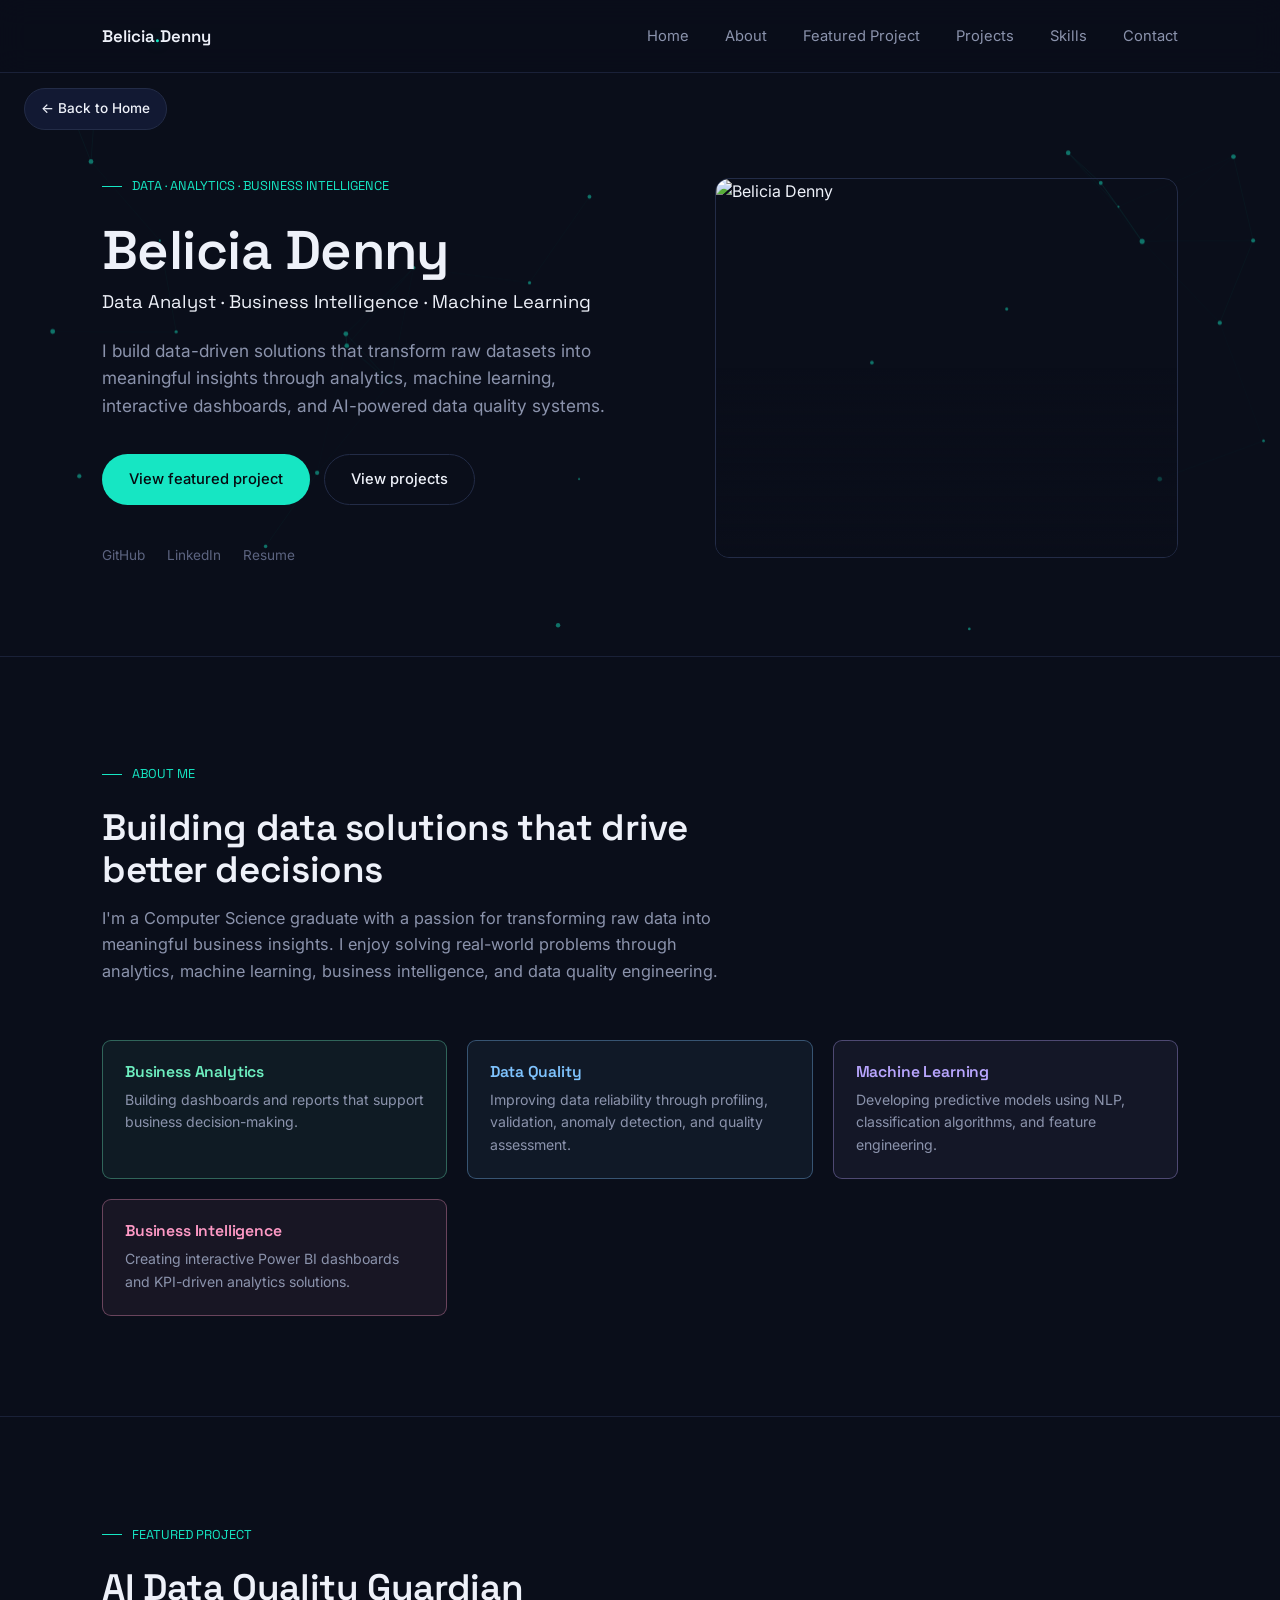
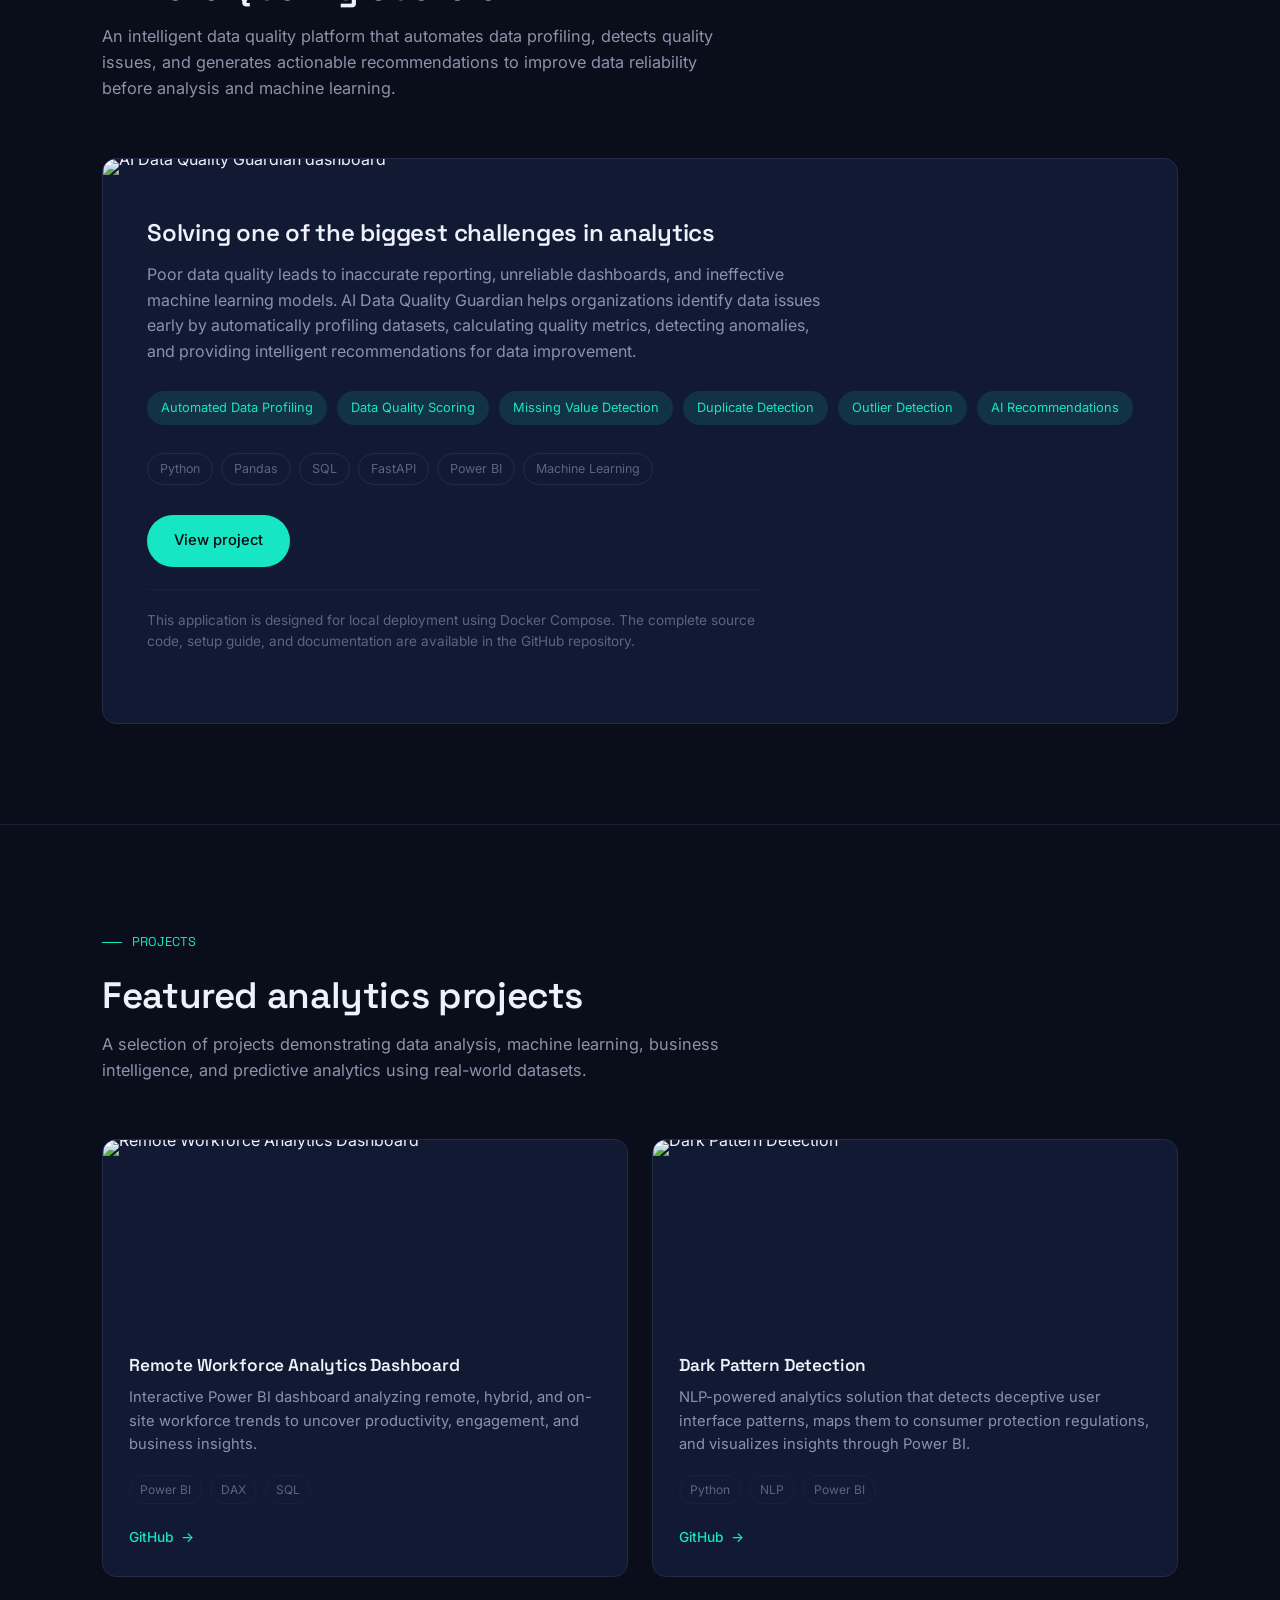
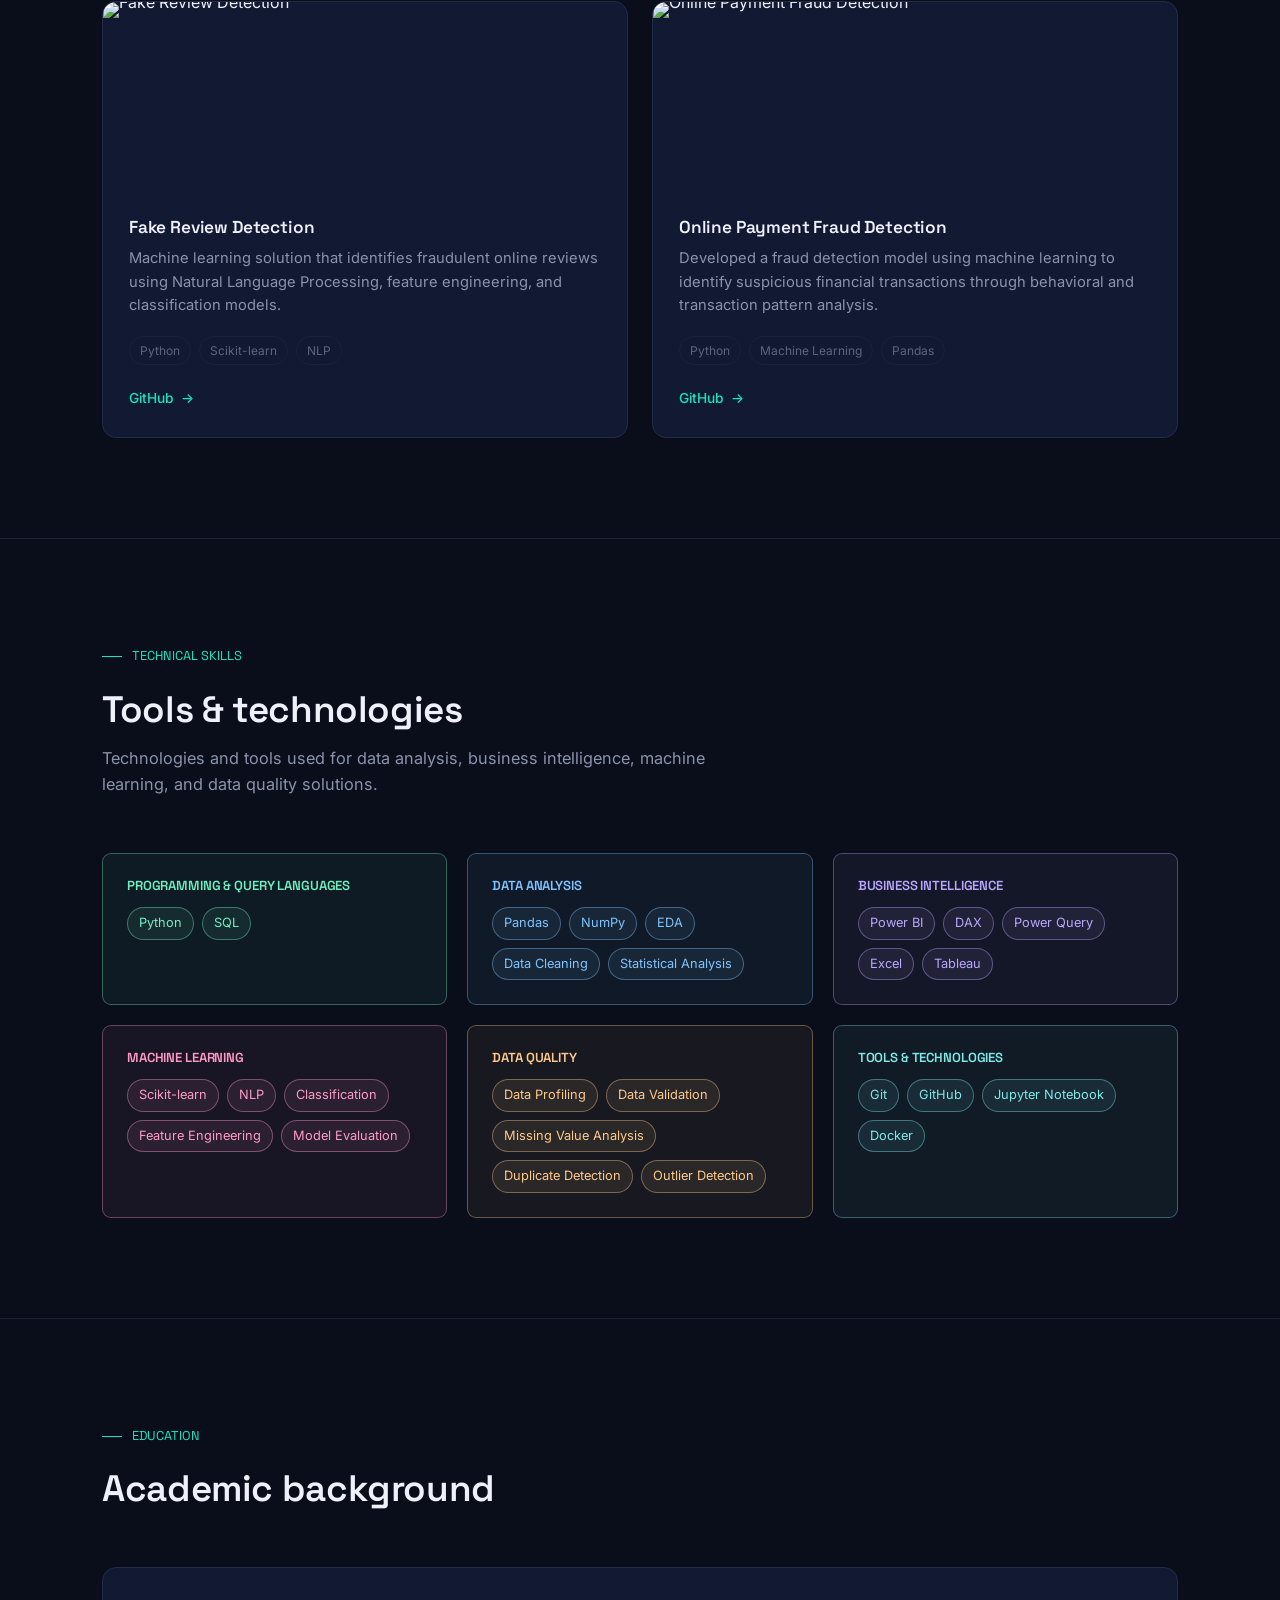
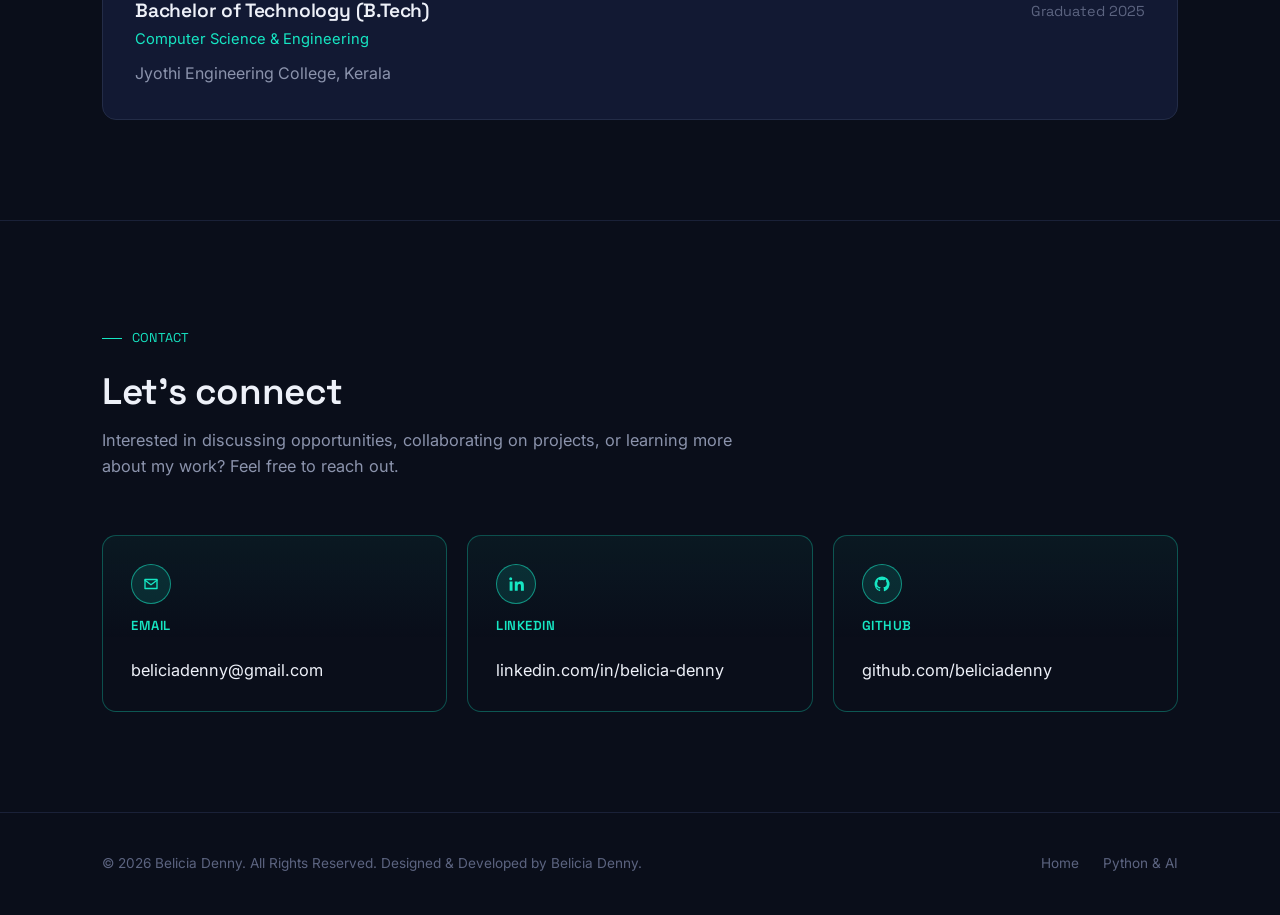
==== commit ea5d0a60: "Update index.html" ====
--- a/data-analytics/index.html
+++ b/data-analytics/index.html
@@ -221,19 +221,28 @@
       <p>Interested in discussing opportunities, collaborating on projects, or learning more about my work? Feel free to reach out.</p>
     </div>
     <div class="contact-grid">
-      <a class="contact-card" href="mailto:beliciadenny@gmail.com">
-        <h4>EMAIL</h4>
-        <div class="value">beliciadenny@gmail.com</div>
-      </a>
-      <a class="contact-card" href="https://linkedin.com/in/belicia-denny" target="_blank" rel="noopener">
-        <h4>LINKEDIN</h4>
-        <div class="value">linkedin.com/in/belicia-denny</div>
-      </a>
-      <a class="contact-card" href="https://github.com/beliciadenny" target="_blank" rel="noopener">
-        <h4>GITHUB</h4>
-        <div class="value">github.com/beliciadenny</div>
-      </a>
-    </div>
+  <a class="contact-card" href="mailto:beliciadenny@gmail.com">
+    <div class="contact-icon">
+      <svg viewBox="0 0 24 24" fill="none" stroke="currentColor" stroke-width="1.8" stroke-linecap="round" stroke-linejoin="round"><path d="M4 6h16v12H4z"/><path d="m4 7 8 6 8-6"/></svg>
+    </div>
+    <h4>EMAIL</h4>
+    <div class="value">beliciadenny@gmail.com</div>
+  </a>
+  <a class="contact-card" href="https://linkedin.com/in/belicia-denny" target="_blank" rel="noopener">
+    <div class="contact-icon">
+      <svg viewBox="0 0 24 24" fill="currentColor"><path d="M6.94 5a2 2 0 1 1-4 0 2 2 0 0 1 4 0ZM3.5 8.75h3.9V21h-3.9V8.75Zm6.8 0h3.74v1.68h.05c.52-.96 1.8-1.98 3.7-1.98 3.96 0 4.7 2.5 4.7 5.76V21h-3.9v-5.9c0-1.4-.03-3.2-2-3.2-2 0-2.3 1.5-2.3 3.1V21h-3.9V8.75Z"/></svg>
+    </div>
+    <h4>LINKEDIN</h4>
+    <div class="value">linkedin.com/in/belicia-denny</div>
+  </a>
+  <a class="contact-card" href="https://github.com/beliciadenny" target="_blank" rel="noopener">
+    <div class="contact-icon">
+      <svg viewBox="0 0 24 24" fill="currentColor"><path d="M12 2a10 10 0 0 0-3.16 19.49c.5.09.68-.22.68-.48v-1.7c-2.78.6-3.37-1.34-3.37-1.34-.46-1.16-1.11-1.47-1.11-1.47-.9-.62.07-.6.07-.6 1 .07 1.53 1.03 1.53 1.03.9 1.52 2.34 1.08 2.91.83.09-.65.35-1.08.63-1.33-2.22-.25-4.56-1.11-4.56-4.95 0-1.1.39-2 1.03-2.7-.1-.25-.45-1.27.1-2.65 0 0 .84-.27 2.75 1.03a9.4 9.4 0 0 1 5 0c1.9-1.3 2.75-1.03 2.75-1.03.55 1.38.2 2.4.1 2.65.64.7 1.03 1.6 1.03 2.7 0 3.85-2.34 4.7-4.57 4.94.36.31.68.93.68 1.87v2.77c0 .27.18.58.69.48A10 10 0 0 0 12 2Z"/></svg>
+    </div>
+    <h4>GITHUB</h4>
+    <div class="value">github.com/beliciadenny</div>
+  </a>
+</div>
   </div>
 </section>
 
--- a/assets/css/style.css
+++ b/assets/css/style.css
@@ -291,8 +291,14 @@
   height: 380px;
   border-radius: var(--radius);
   border: 1px solid var(--border-soft);
-  background: var(--bg-elevated);
+  background: radial-gradient(circle at 50% 50%, rgba(var(--accent-rgb), 0.16), transparent 70%);
   overflow: hidden;
+  animation: heroGlow 4s ease-in-out infinite;
+}
+
+@keyframes heroGlow {
+  0%, 100% { box-shadow: inset 0 0 50px rgba(var(--accent-rgb), 0.08); }
+  50%      { box-shadow: inset 0 0 85px rgba(var(--accent-rgb), 0.2); }
 }
 
 .hero-photo {
@@ -725,19 +731,23 @@
   background: linear-gradient(180deg, rgba(var(--accent-rgb), 0.05), transparent 60%);
 }
 
-.contact-card::before {
-  content: "";
+.contact-icon {
+  display: flex;
+  align-items: center;
+  justify-content: center;
   width: 40px;
   height: 40px;
   border-radius: 50%;
   border: 1px solid rgba(var(--accent-rgb), 0.55);
   background: rgba(var(--accent-rgb), 0.12);
+  color: var(--accent);
   animation: neonPulse 2.8s ease-in-out infinite;
 }
-
-.contact-card:nth-child(1)::before { animation-delay: 0s; }
-.contact-card:nth-child(2)::before { animation-delay: 0.3s; }
-.contact-card:nth-child(3)::before { animation-delay: 0.6s; }
+.contact-icon svg { width: 18px; height: 18px; }
+
+.contact-card:nth-child(1) .contact-icon { animation-delay: 0s; }
+.contact-card:nth-child(2) .contact-icon { animation-delay: 0.3s; }
+.contact-card:nth-child(3) .contact-icon { animation-delay: 0.6s; }
 
 .contact-card h4 { color: var(--accent); letter-spacing: 0.04em; }
 
@@ -759,3 +769,58 @@
 .nav-name span {
   text-shadow: 0 0 12px rgba(var(--accent-rgb), 0.6);
 }
+
+/* ---------- Back to Home button ---------- */
+.back-home {
+  position: fixed;
+  top: 88px;
+  left: 24px;
+  z-index: 40;
+  display: inline-flex;
+  align-items: center;
+  gap: 6px;
+  padding: 9px 16px;
+  font-size: 0.85rem;
+  font-weight: 500;
+  color: var(--text);
+  background: var(--card);
+  border: 1px solid var(--border);
+  border-radius: 999px;
+  transition: border-color 0.2s var(--ease), color 0.2s var(--ease), transform 0.2s var(--ease);
+}
+.back-home:hover {
+  border-color: var(--accent);
+  color: var(--accent);
+  transform: translateX(-3px);
+}
+@media (max-width: 700px) {
+  .back-home { top: 80px; left: 14px; padding: 7px 12px; font-size: 0.8rem; }
+}
+
+/* ---------- Pastel Focus Area boxes (homepage) ---------- */
+.feature-item { transition: transform 0.25s var(--ease), box-shadow 0.25s var(--ease); }
+.feature-item:hover { transform: translateY(-4px); }
+
+.feature-item:nth-child(6n+1) { border-color: rgba(110, 239, 192, 0.35); background: rgba(110, 239, 192, 0.06); }
+.feature-item:nth-child(6n+1) h4 { color: #6eefc0; }
+.feature-item:nth-child(6n+1):hover { box-shadow: 0 14px 32px -18px rgba(110, 239, 192, 0.45); }
+
+.feature-item:nth-child(6n+2) { border-color: rgba(127, 196, 255, 0.35); background: rgba(127, 196, 255, 0.06); }
+.feature-item:nth-child(6n+2) h4 { color: #7fc4ff; }
+.feature-item:nth-child(6n+2):hover { box-shadow: 0 14px 32px -18px rgba(127, 196, 255, 0.45); }
+
+.feature-item:nth-child(6n+3) { border-color: rgba(185, 166, 255, 0.35); background: rgba(185, 166, 255, 0.06); }
+.feature-item:nth-child(6n+3) h4 { color: #b9a6ff; }
+.feature-item:nth-child(6n+3):hover { box-shadow: 0 14px 32px -18px rgba(185, 166, 255, 0.45); }
+
+.feature-item:nth-child(6n+4) { border-color: rgba(255, 154, 198, 0.35); background: rgba(255, 154, 198, 0.06); }
+.feature-item:nth-child(6n+4) h4 { color: #ff9ac6; }
+.feature-item:nth-child(6n+4):hover { box-shadow: 0 14px 32px -18px rgba(255, 154, 198, 0.45); }
+
+.feature-item:nth-child(6n+5) { border-color: rgba(255, 201, 138, 0.35); background: rgba(255, 201, 138, 0.06); }
+.feature-item:nth-child(6n+5) h4 { color: #ffc98a; }
+.feature-item:nth-child(6n+5):hover { box-shadow: 0 14px 32px -18px rgba(255, 201, 138, 0.45); }
+
+.feature-item:nth-child(6n+6) { border-color: rgba(127, 233, 233, 0.35); background: rgba(127, 233, 233, 0.06); }
+.feature-item:nth-child(6n+6) h4 { color: #7fe9e9; }
+.feature-item:nth-child(6n+6):hover { box-shadow: 0 14px 32px -18px rgba(127, 233, 233, 0.45); }
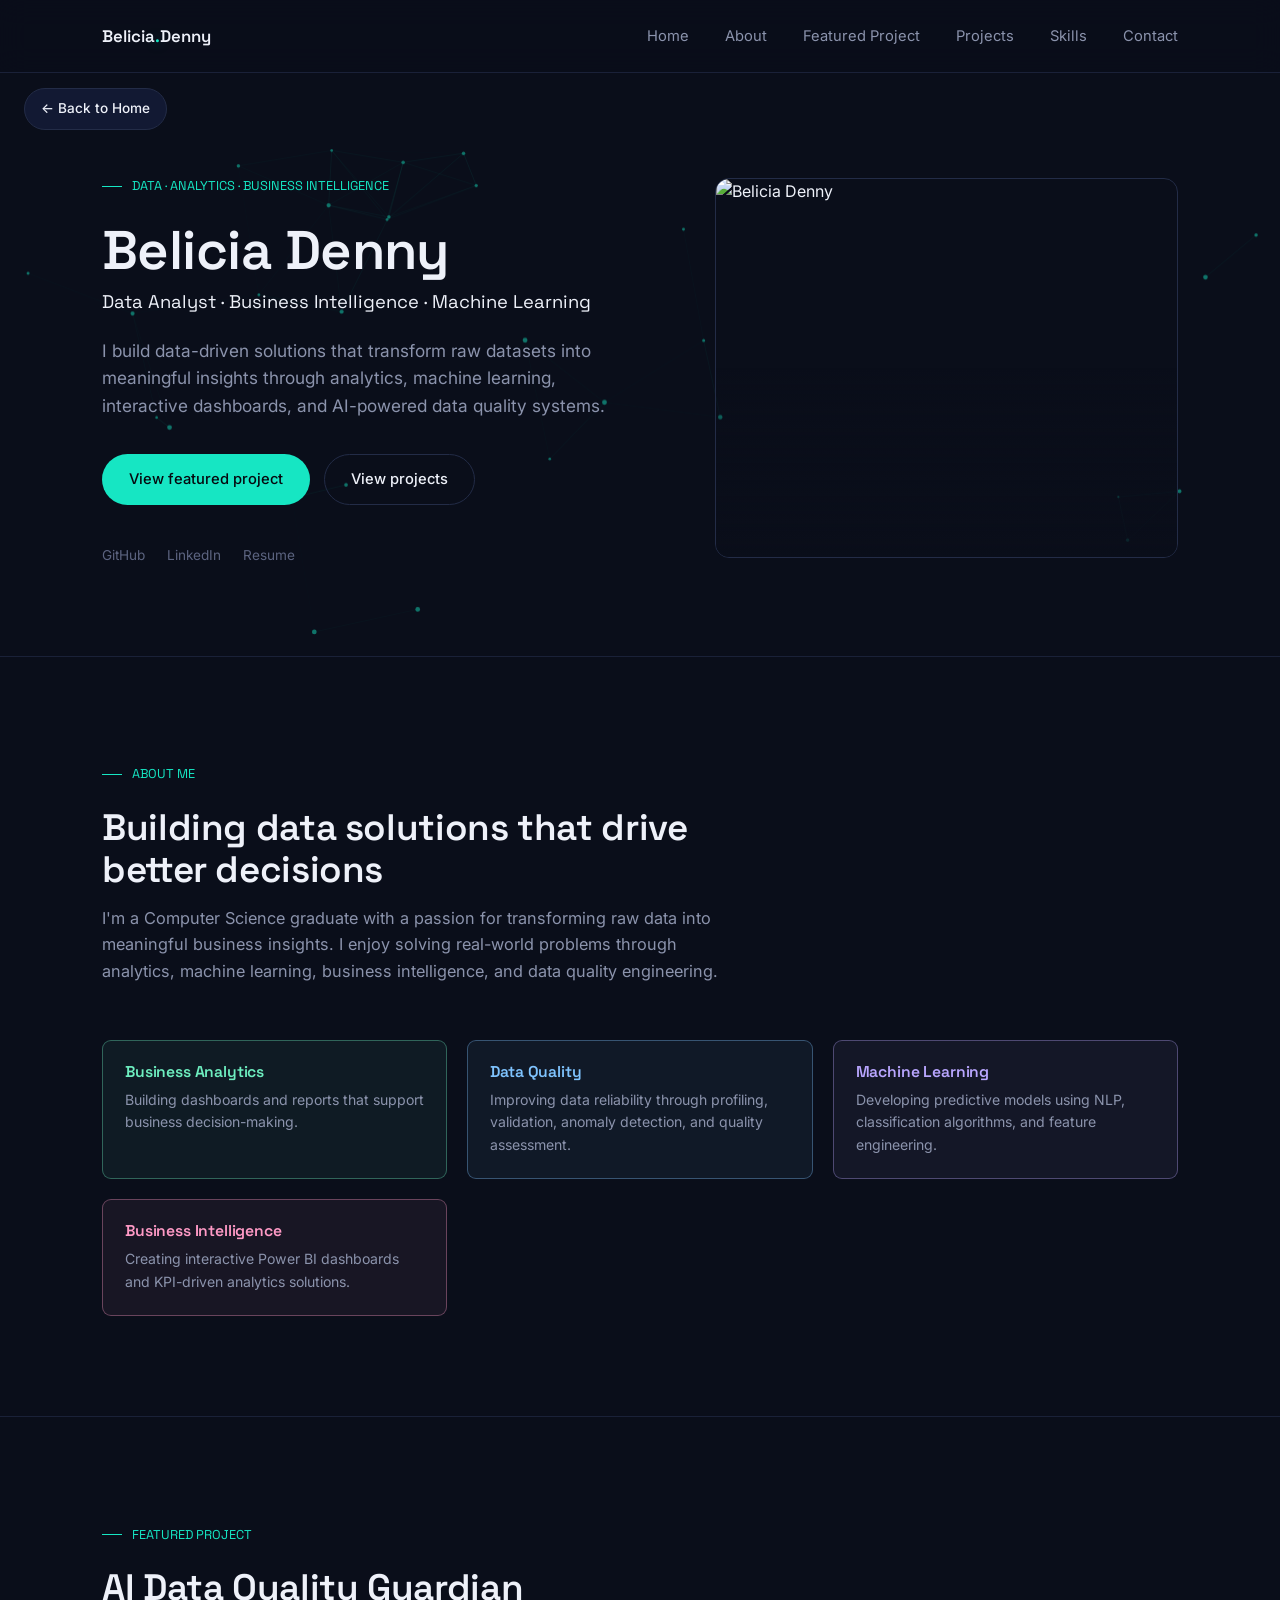
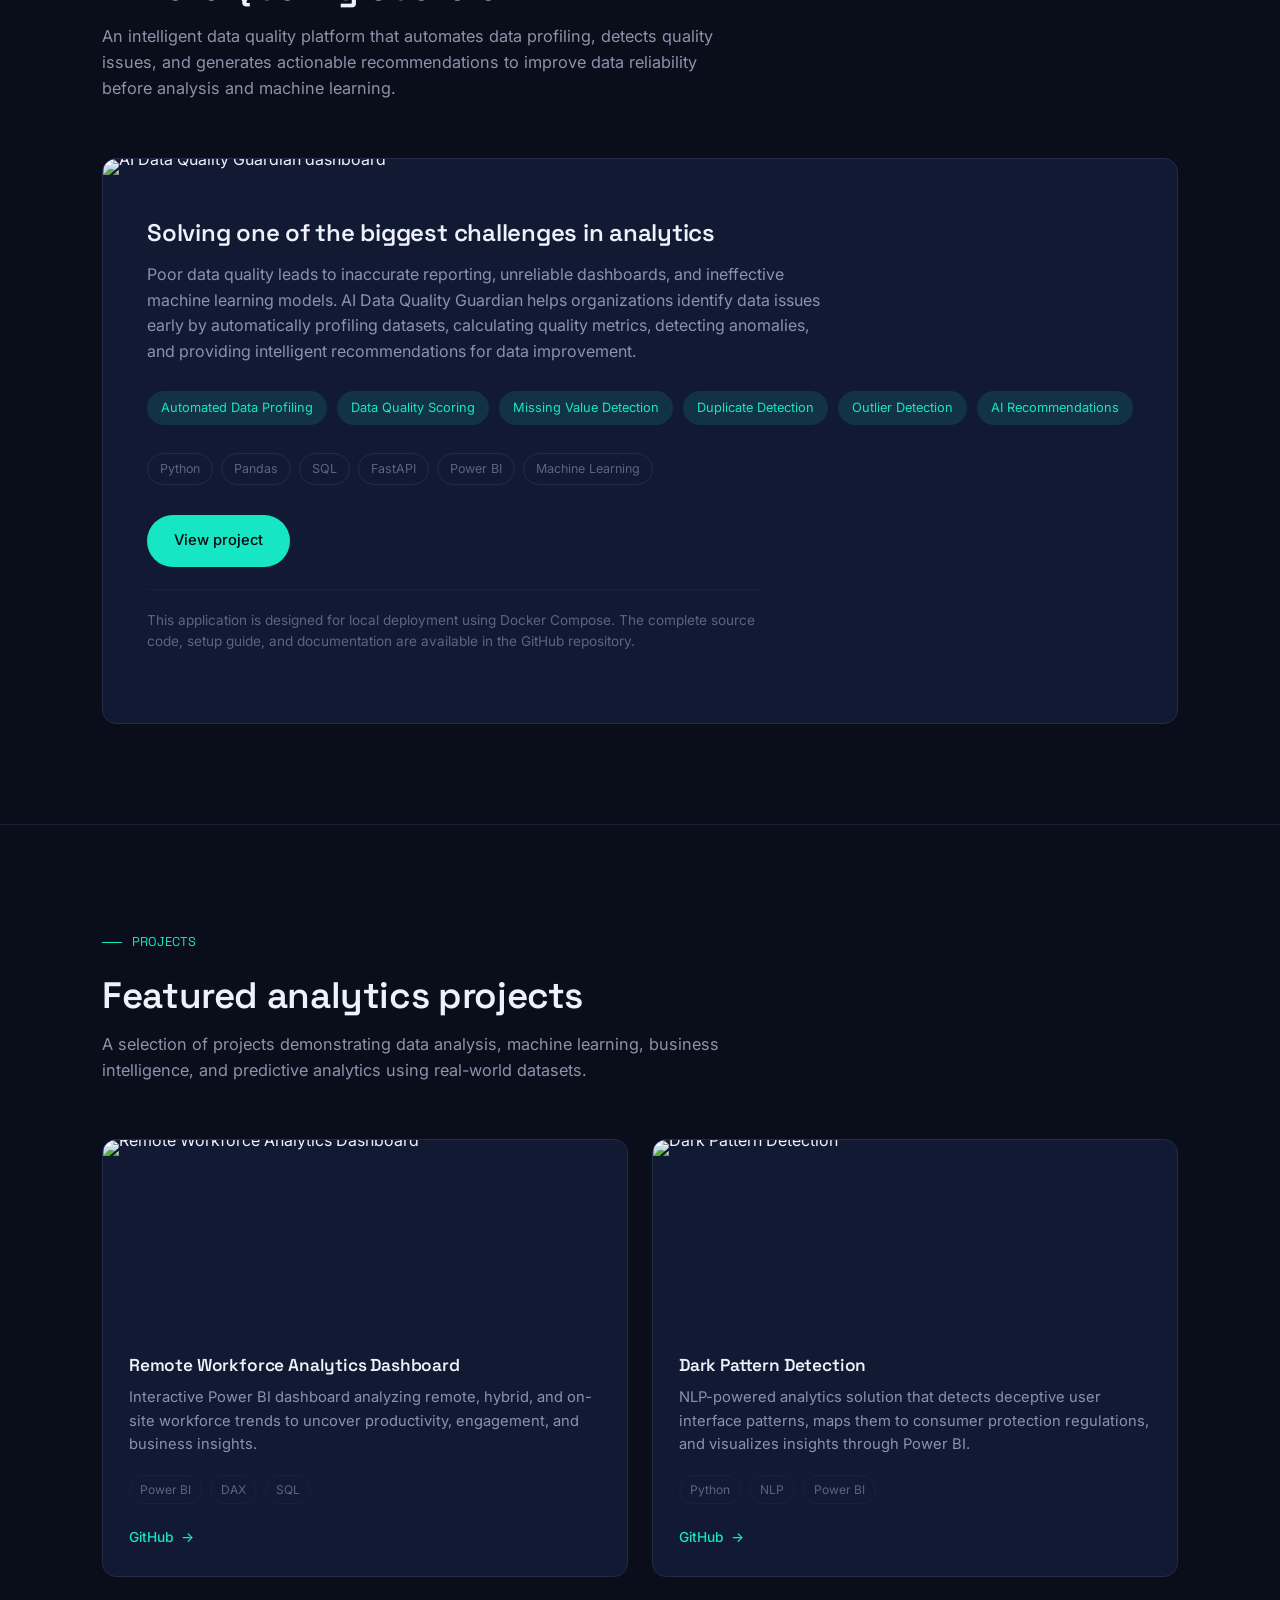
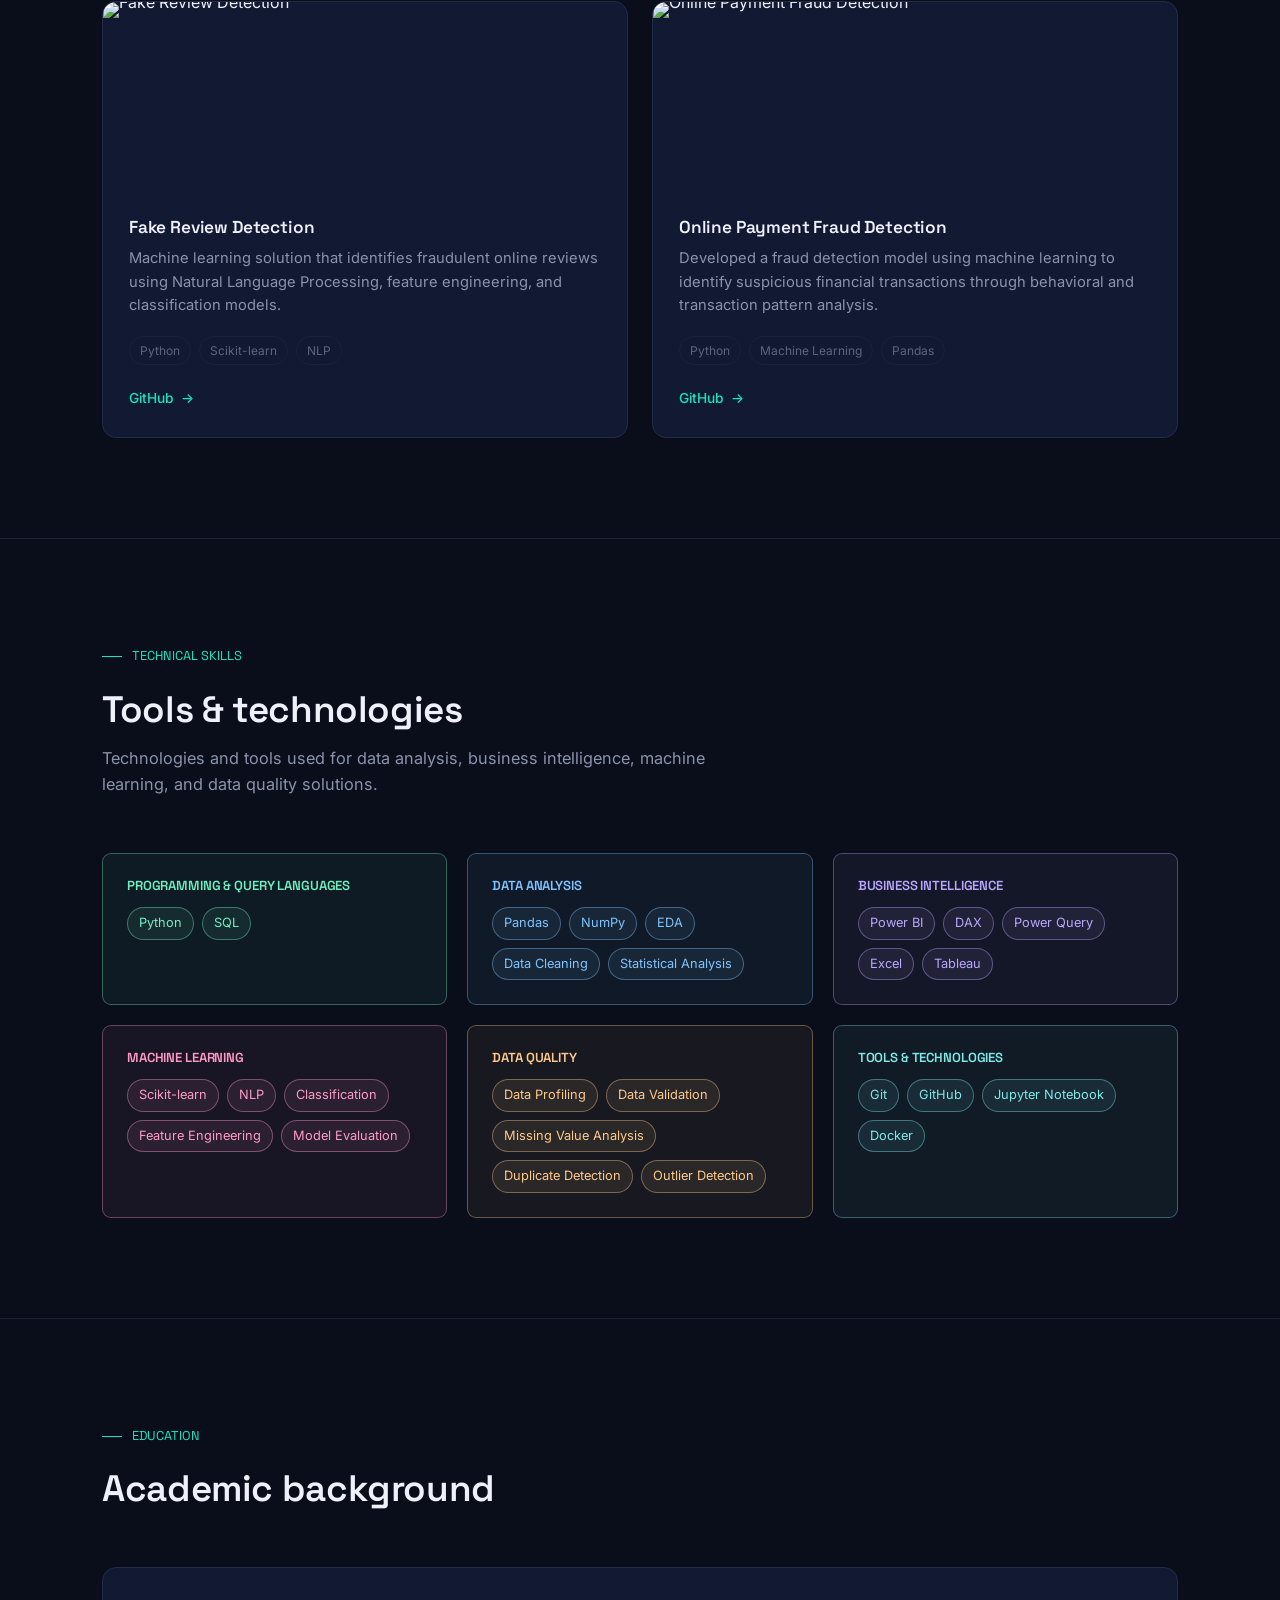
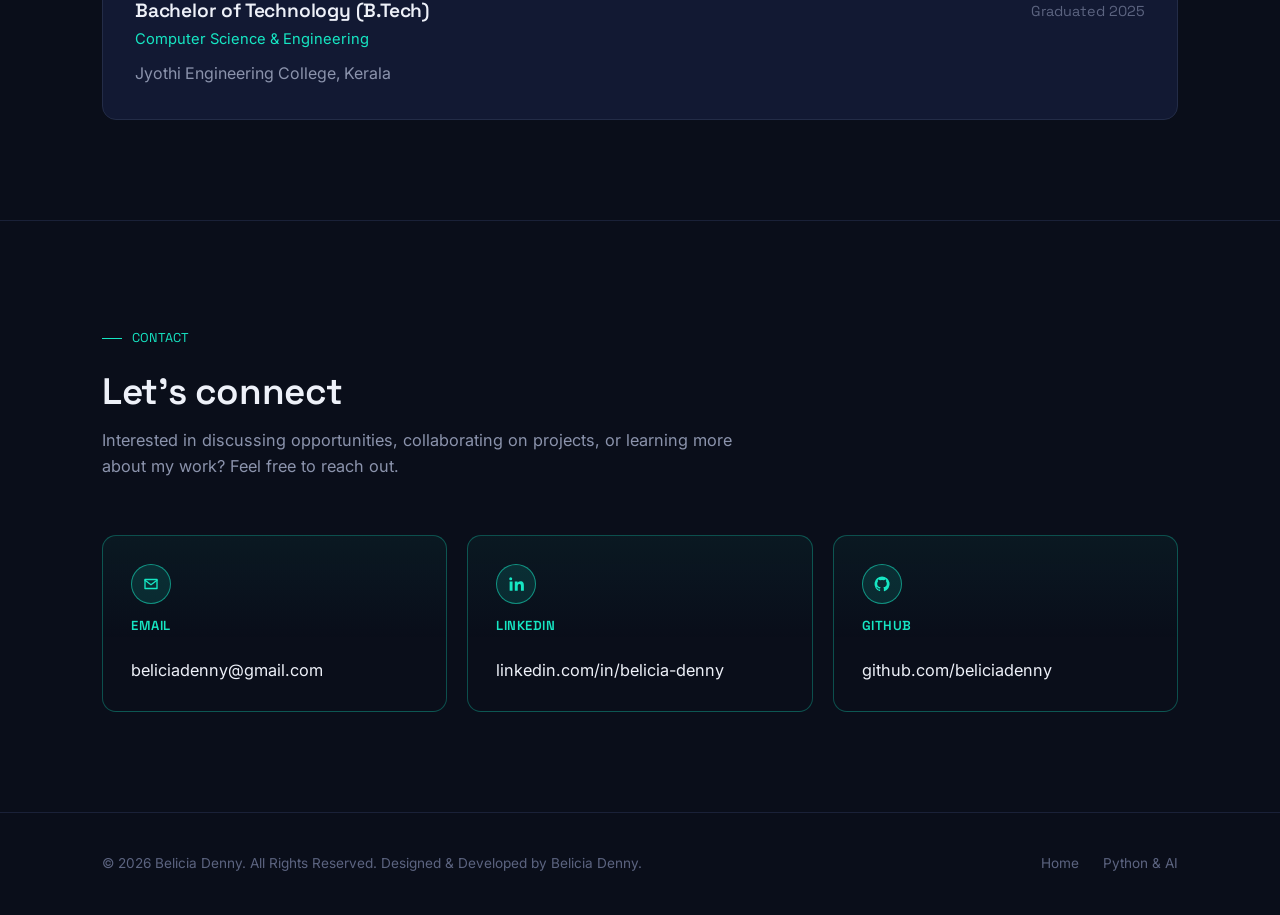
==== commit cd6d496f: "Update index.html" ====
--- a/data-analytics/index.html
+++ b/data-analytics/index.html
@@ -47,7 +47,7 @@
       </div>
     </div>
     <div class="hero-photo">
-      <img src="assets/images/profile.jpeg" alt="Belicia Denny">
+      <img src="belicia/assets/images/profile.jpeg" alt="Belicia Denny">
     </div>
   </div>
 </header>
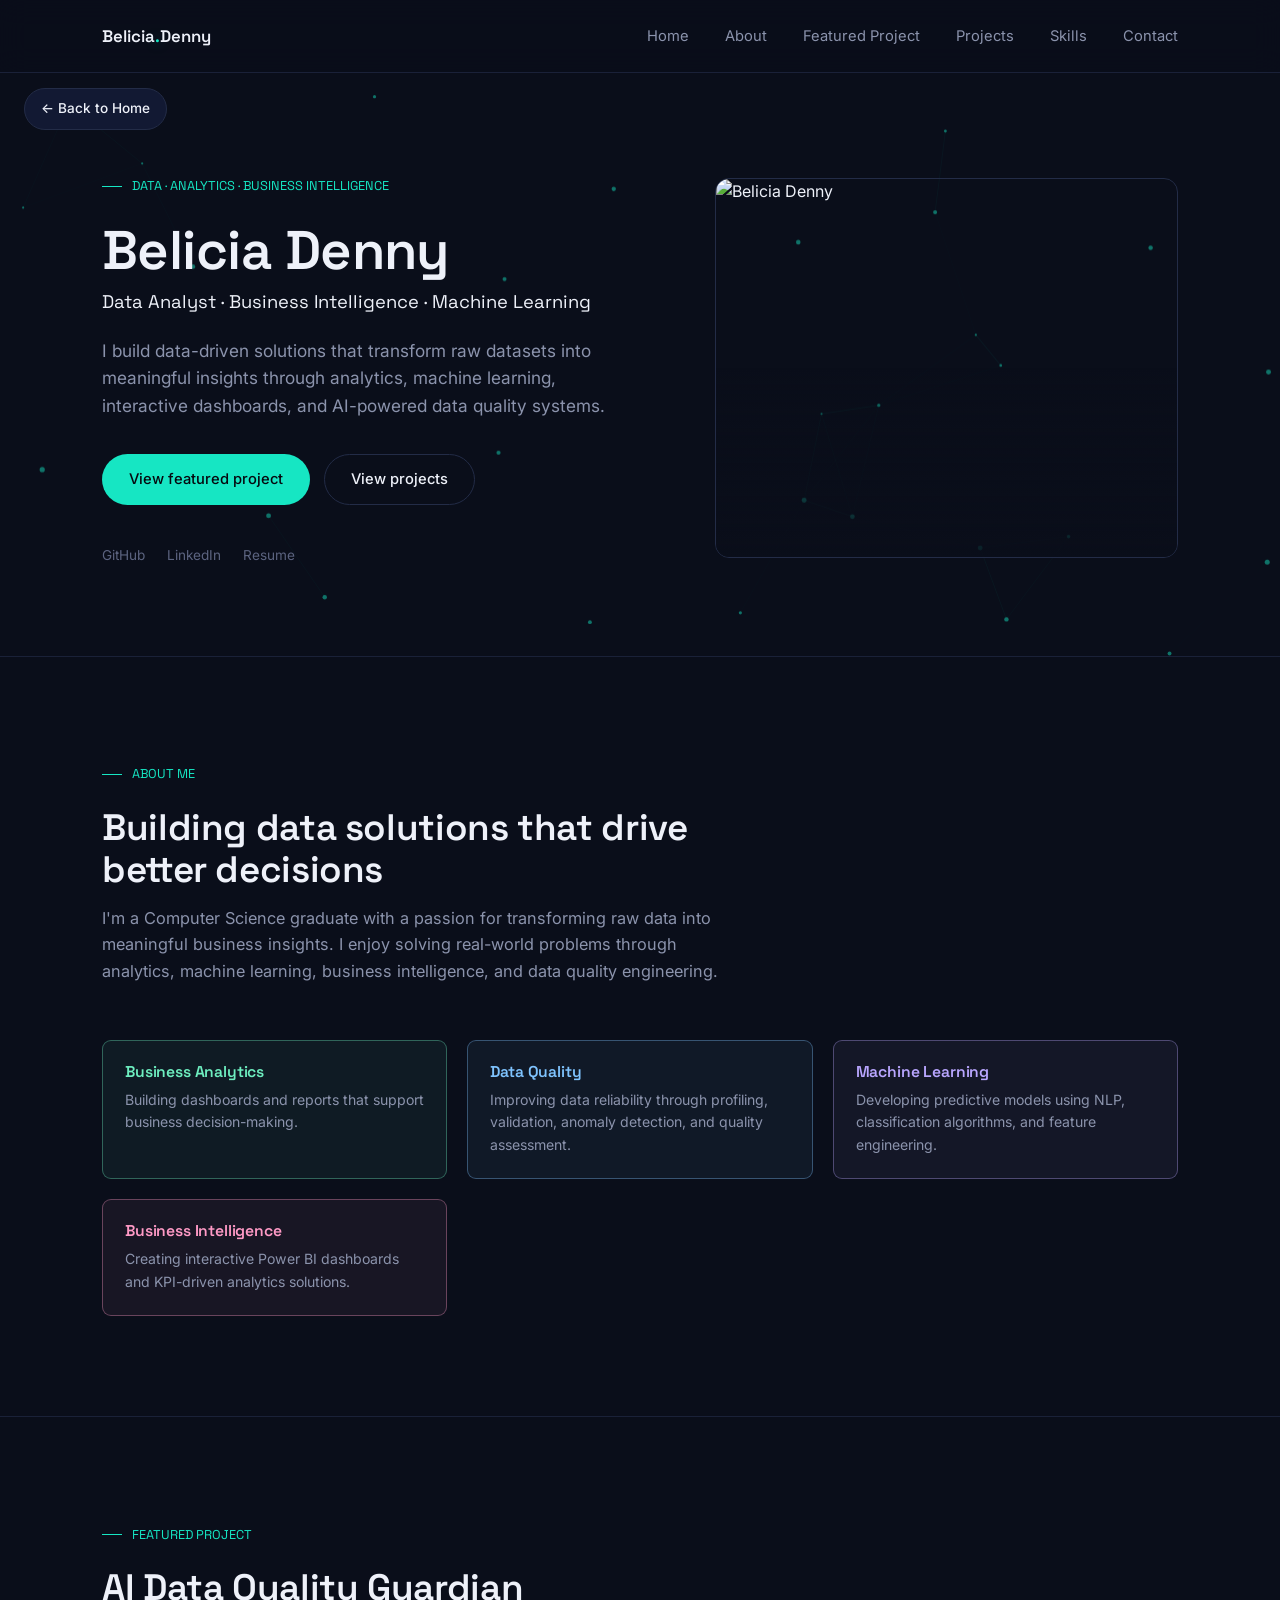
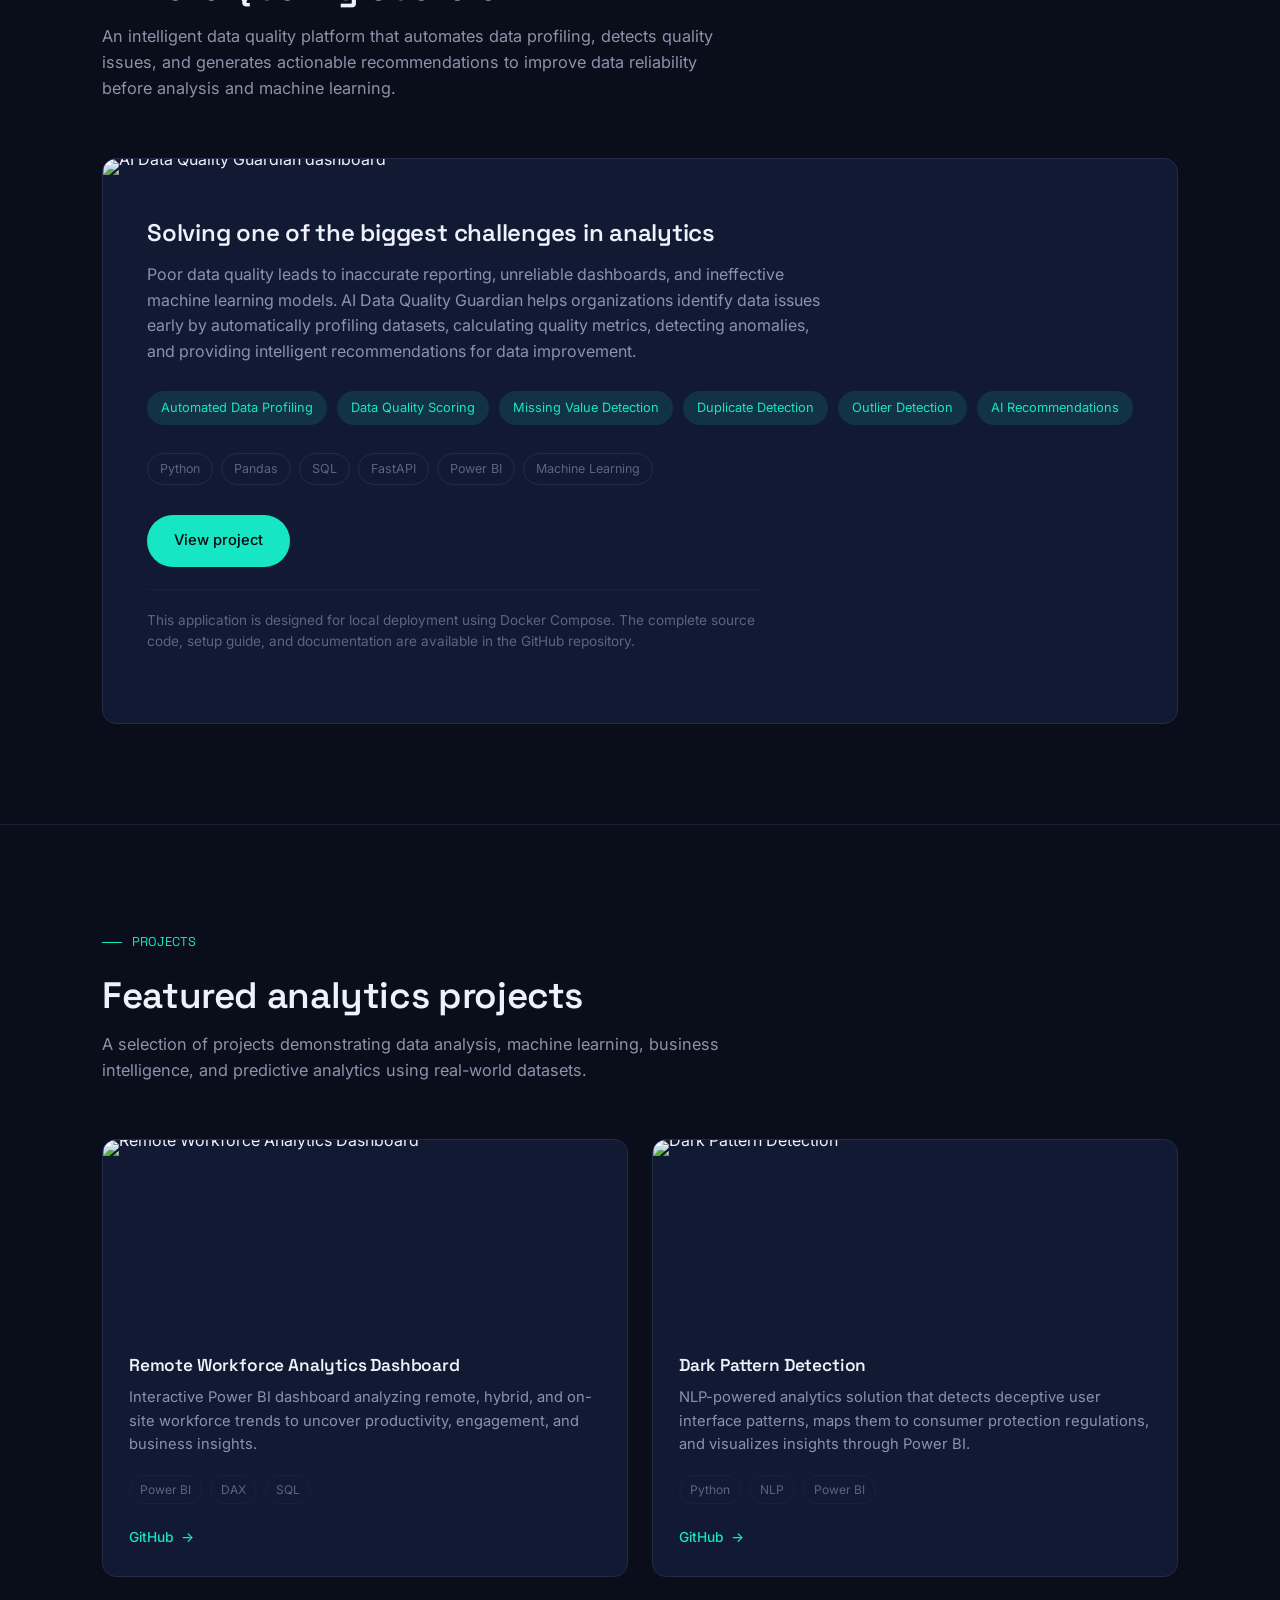
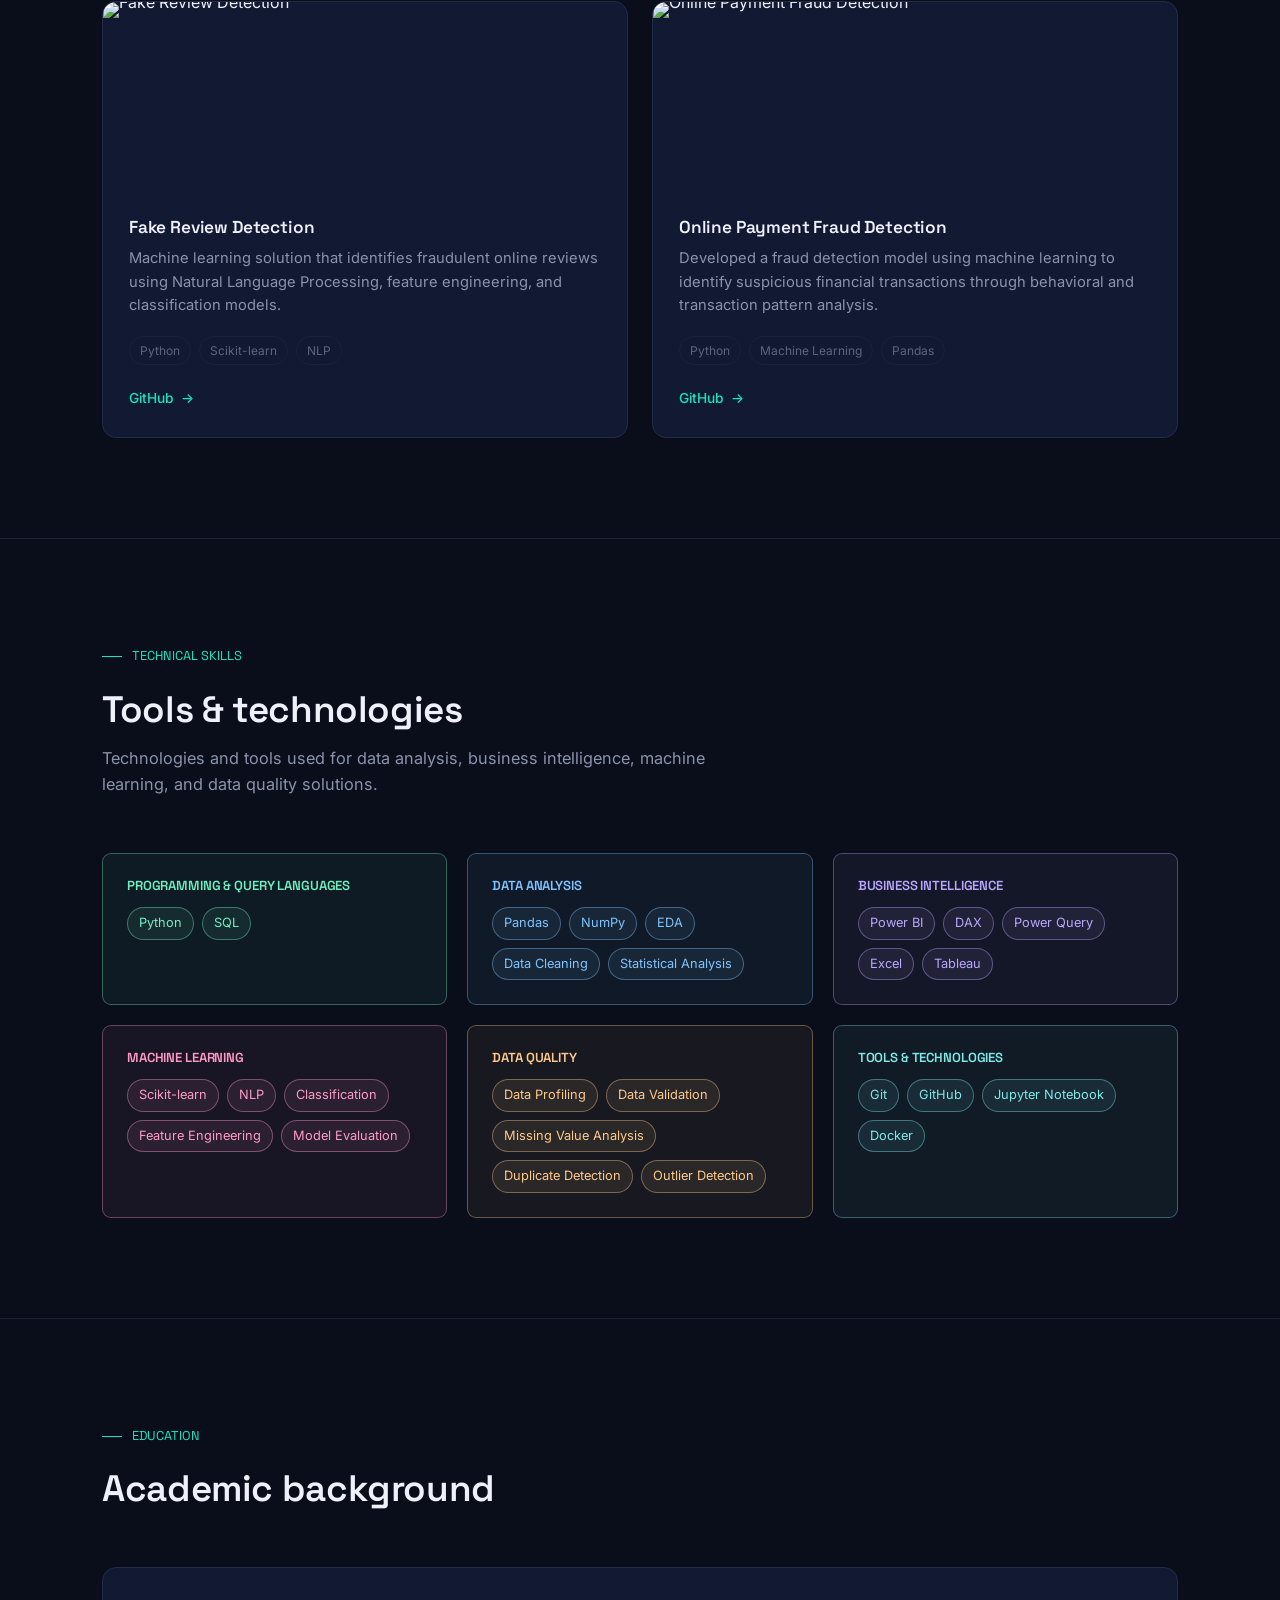
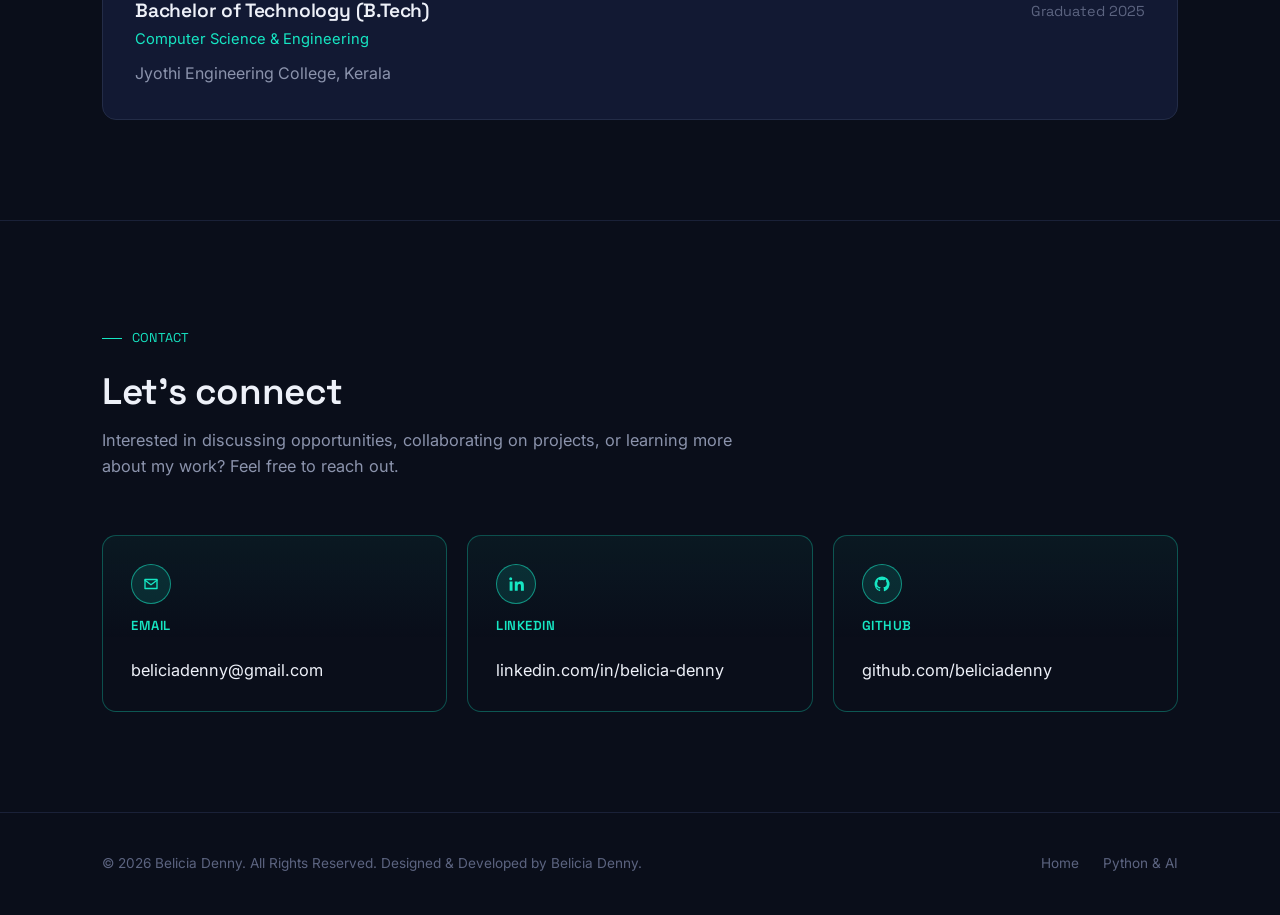
==== commit 5f20b55f: "Update index.html" ====
--- a/data-analytics/index.html
+++ b/data-analytics/index.html
@@ -47,7 +47,7 @@
       </div>
     </div>
     <div class="hero-photo">
-      <img src="belicia/assets/images/profile.jpeg" alt="Belicia Denny">
+      <img src="assets/images/profile.jpeg" alt="Belicia Denny">
     </div>
   </div>
 </header>
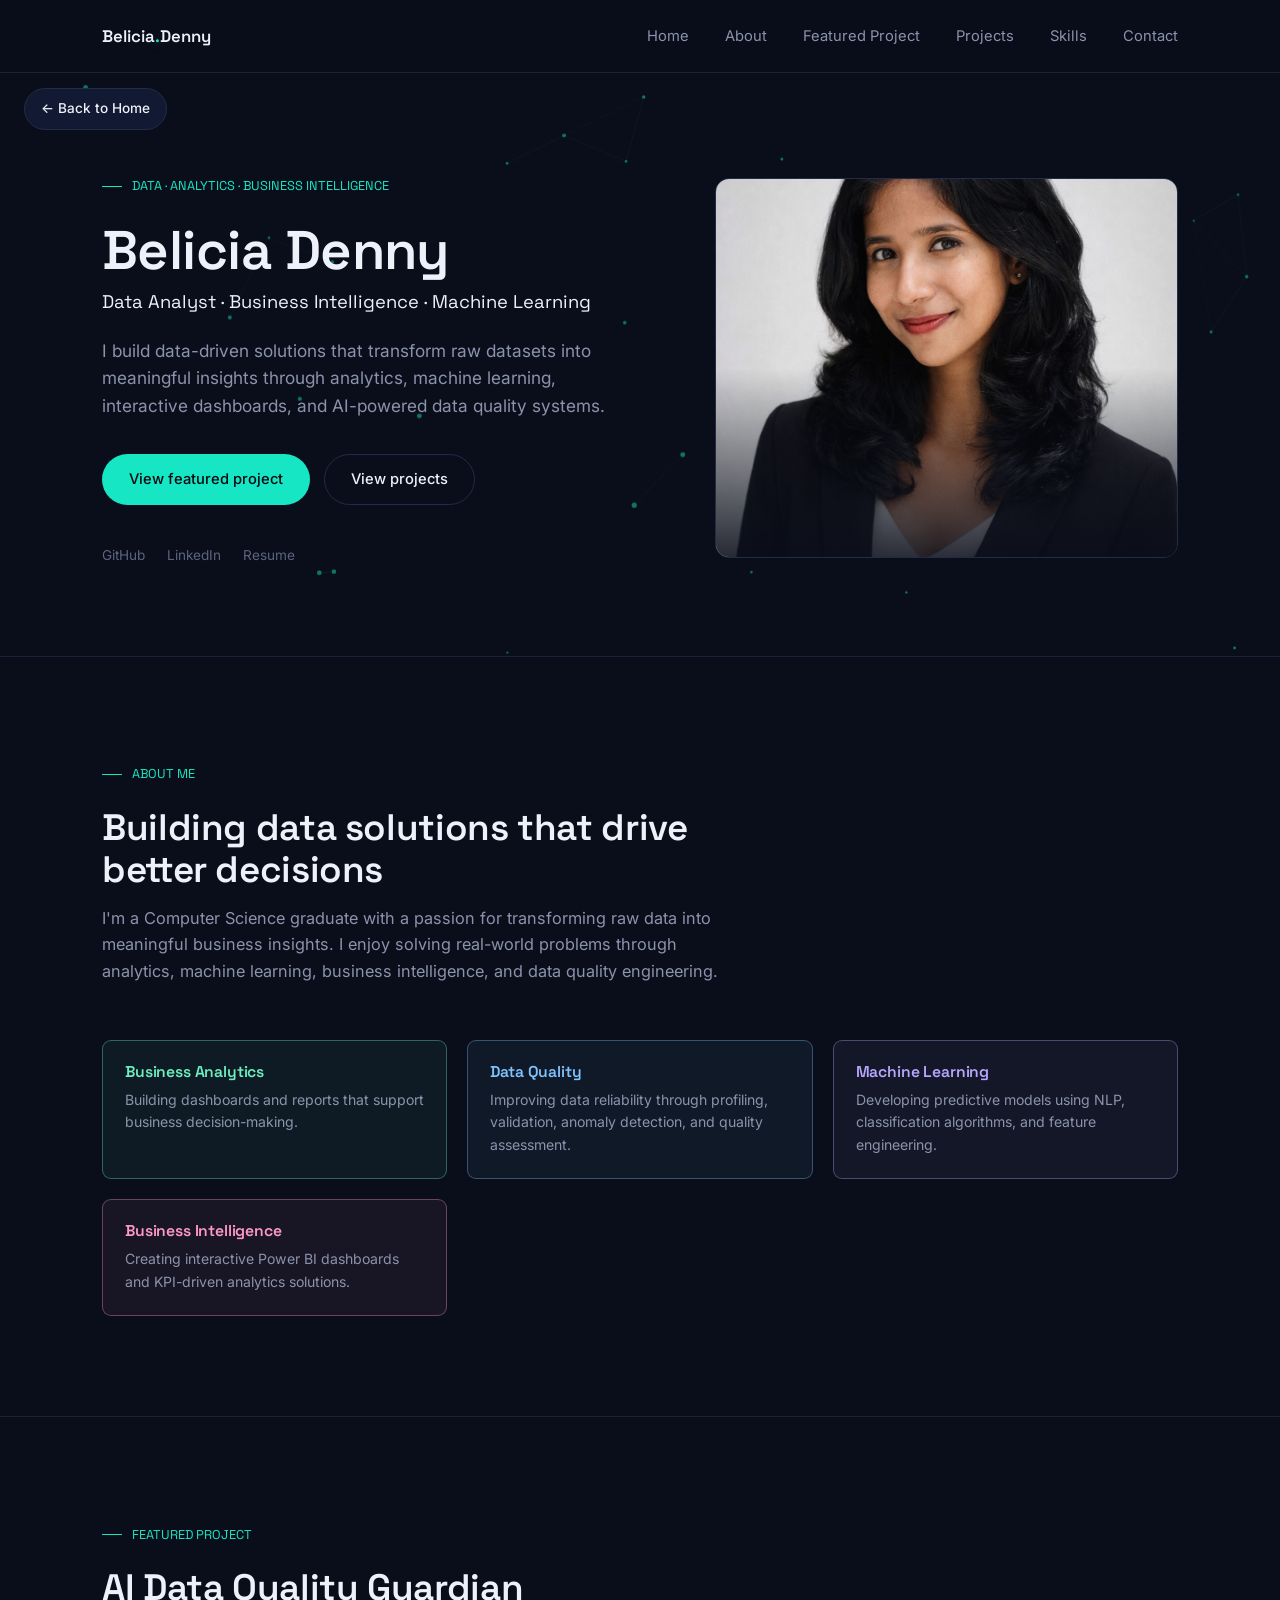
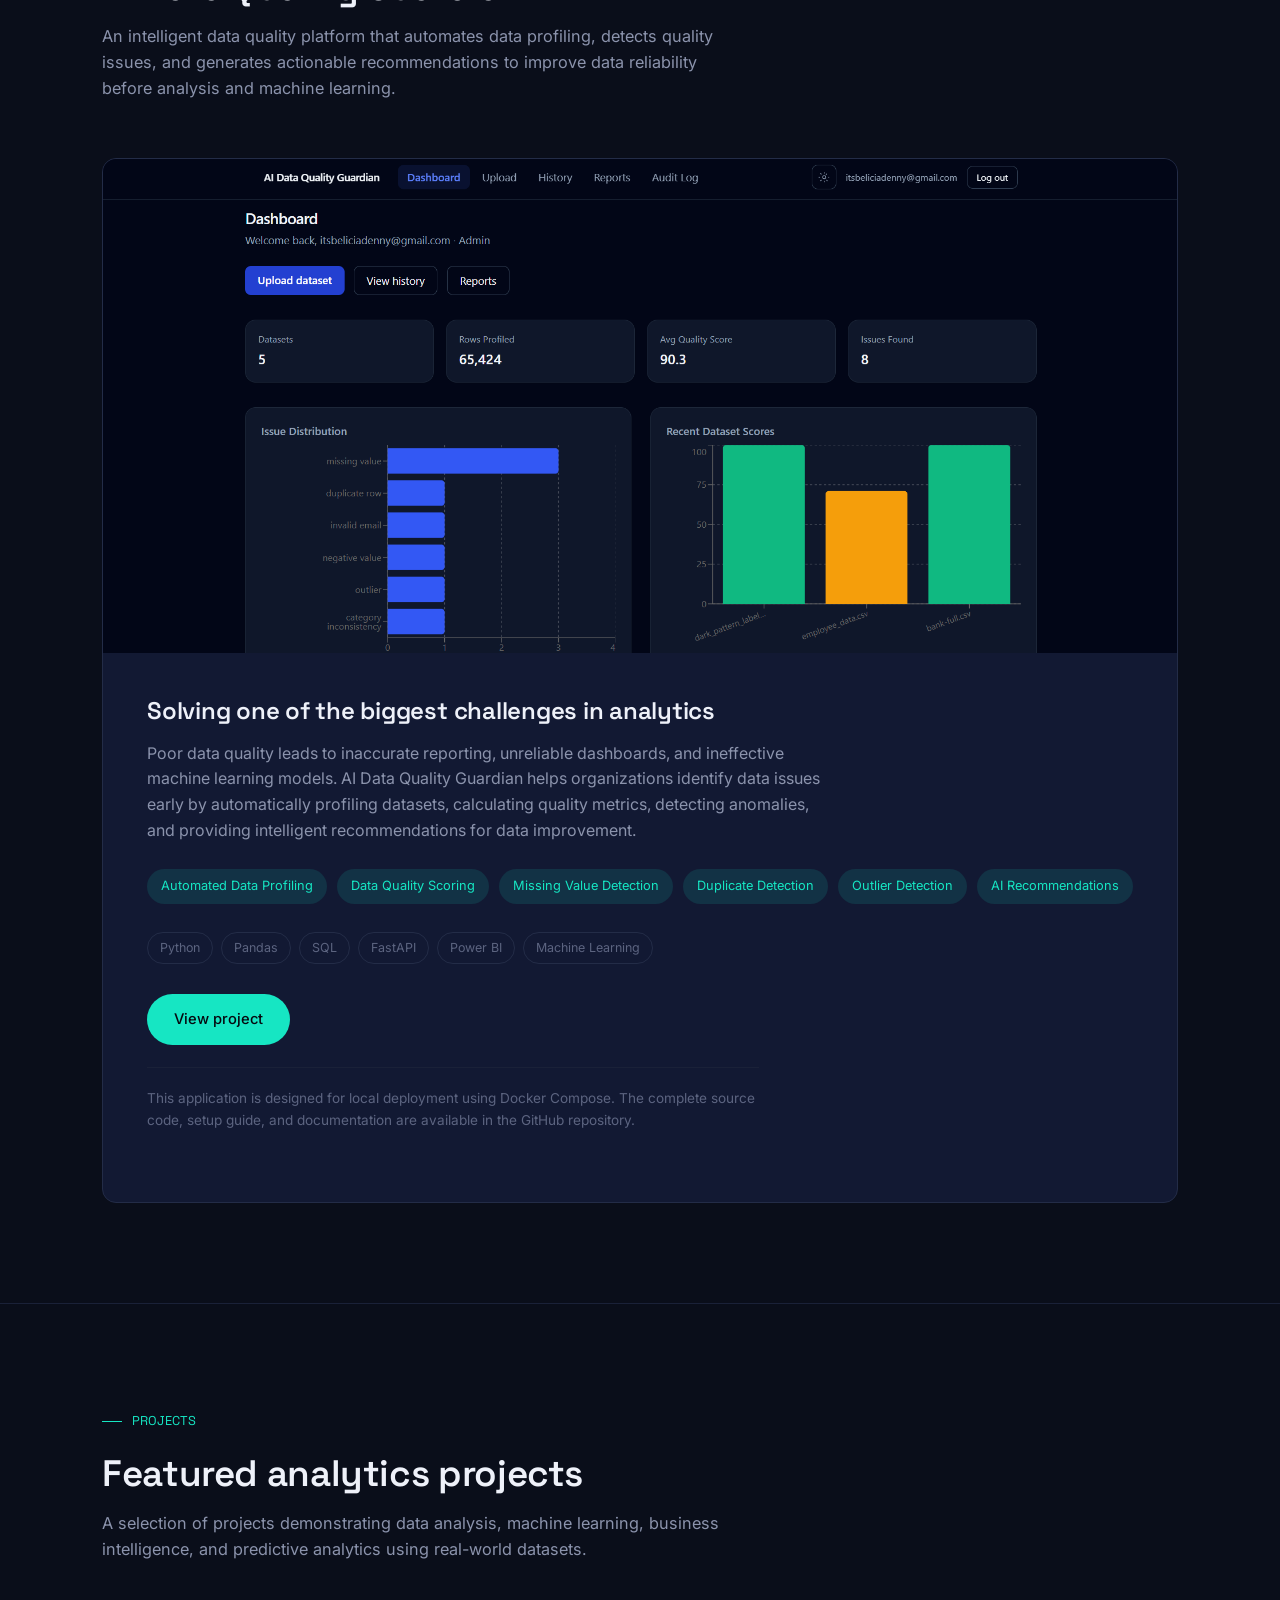
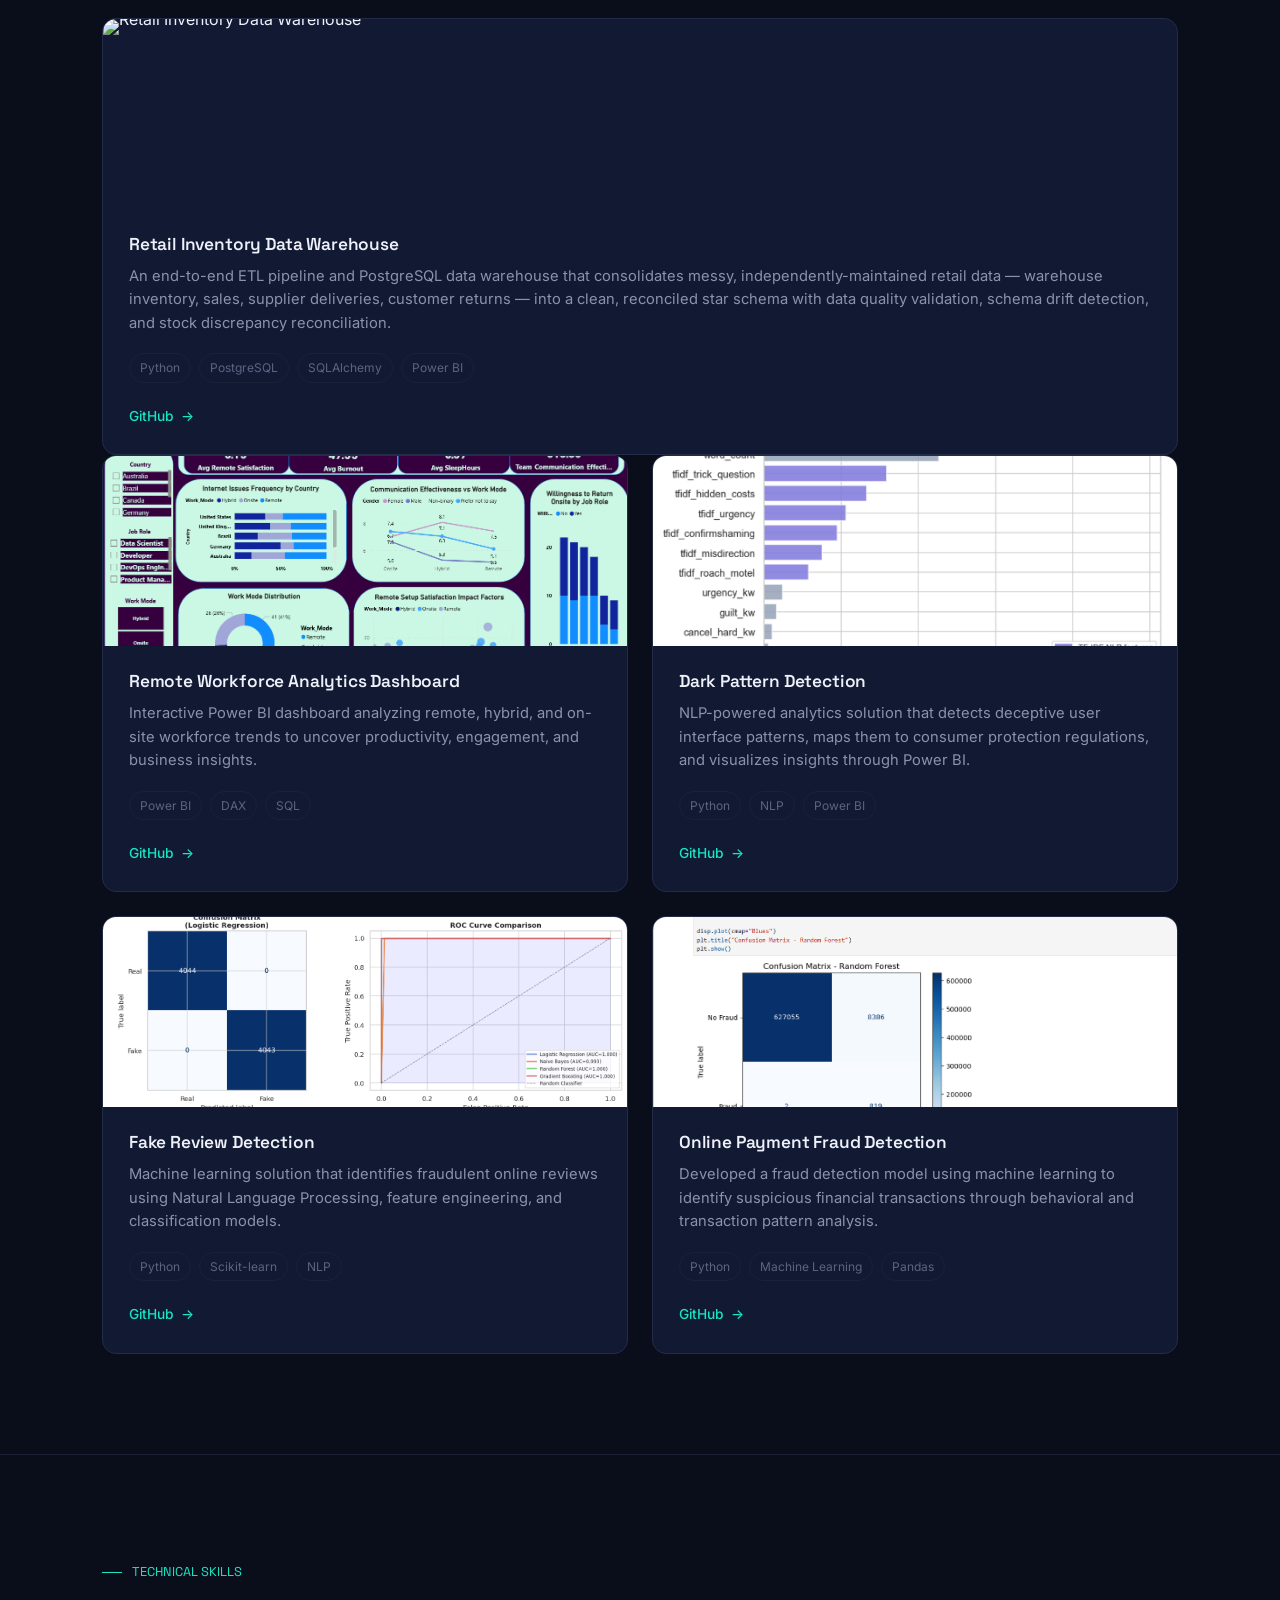
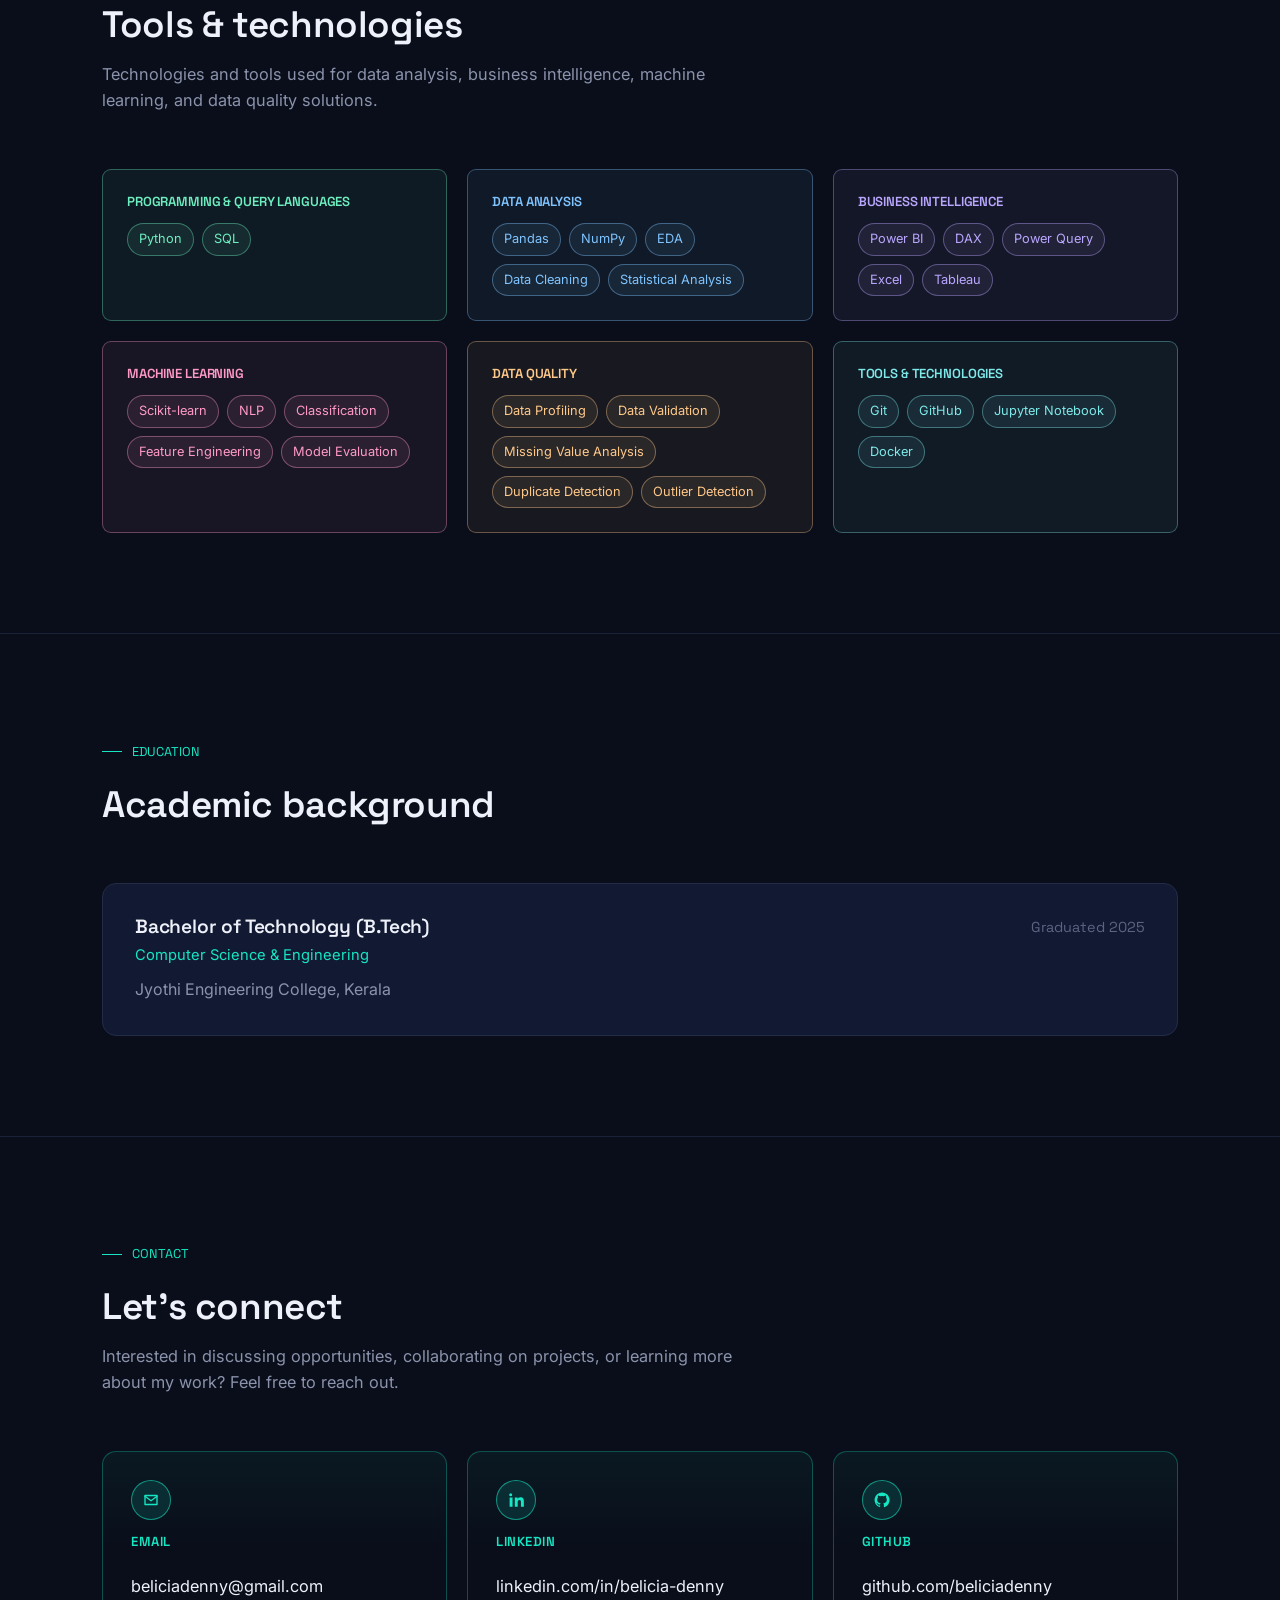
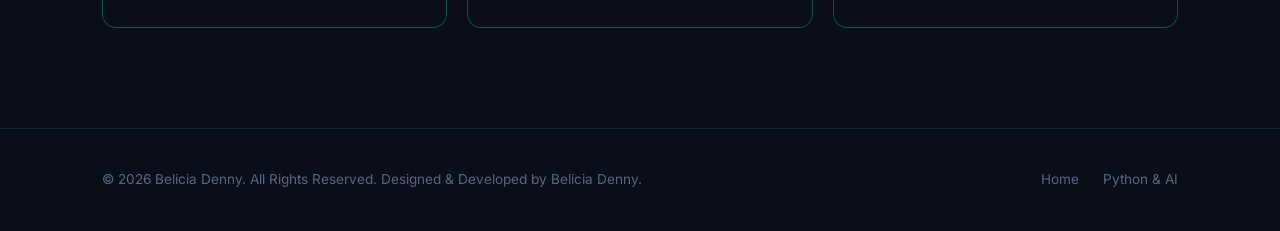
==== commit a3c95afb: "Update index.html" ====
--- a/data-analytics/index.html
+++ b/data-analytics/index.html
@@ -119,6 +119,17 @@
       <h2>Featured analytics projects</h2>
       <p>A selection of projects demonstrating data analysis, machine learning, business intelligence, and predictive analytics using real-world datasets.</p>
     </div>
+
+     <article class="project-card">
+  <div class="project-media"><img src="assets/images/retail.png" alt="Retail Inventory Data Warehouse"></div>
+  <div class="project-body">
+    <h3>Retail Inventory Data Warehouse</h3>
+    <p>An end-to-end ETL pipeline and PostgreSQL data warehouse that consolidates messy, independently-maintained retail data — warehouse inventory, sales, supplier deliveries, customer returns — into a clean, reconciled star schema with data quality validation, schema drift detection, and stock discrepancy reconciliation.</p>
+    <div class="project-stack"><span>Python</span><span>PostgreSQL</span><span>SQLAlchemy</span><span>Power BI</span></div>
+    <a href="https://github.com/beliciadenny/retail-inventory-data-warehouse" target="_blank" rel="noopener" class="project-link">GitHub <span class="arrow">→</span></a>
+  </div>
+</article>
+    
     <div class="project-grid">
       <article class="project-card">
         <div class="project-media"><img src="assets/images/remote-work-dashboard.png" alt="Remote Workforce Analytics Dashboard"></div>
@@ -129,6 +140,7 @@
           <a href="https://github.com/beliciadenny/PowerBI-RemoteWork-Analysis" target="_blank" rel="noopener" class="project-link">GitHub <span class="arrow">→</span></a>
         </div>
       </article>
+      
       <article class="project-card">
         <div class="project-media"><img src="assets/images/dark-pattern.png" alt="Dark Pattern Detection"></div>
         <div class="project-body">
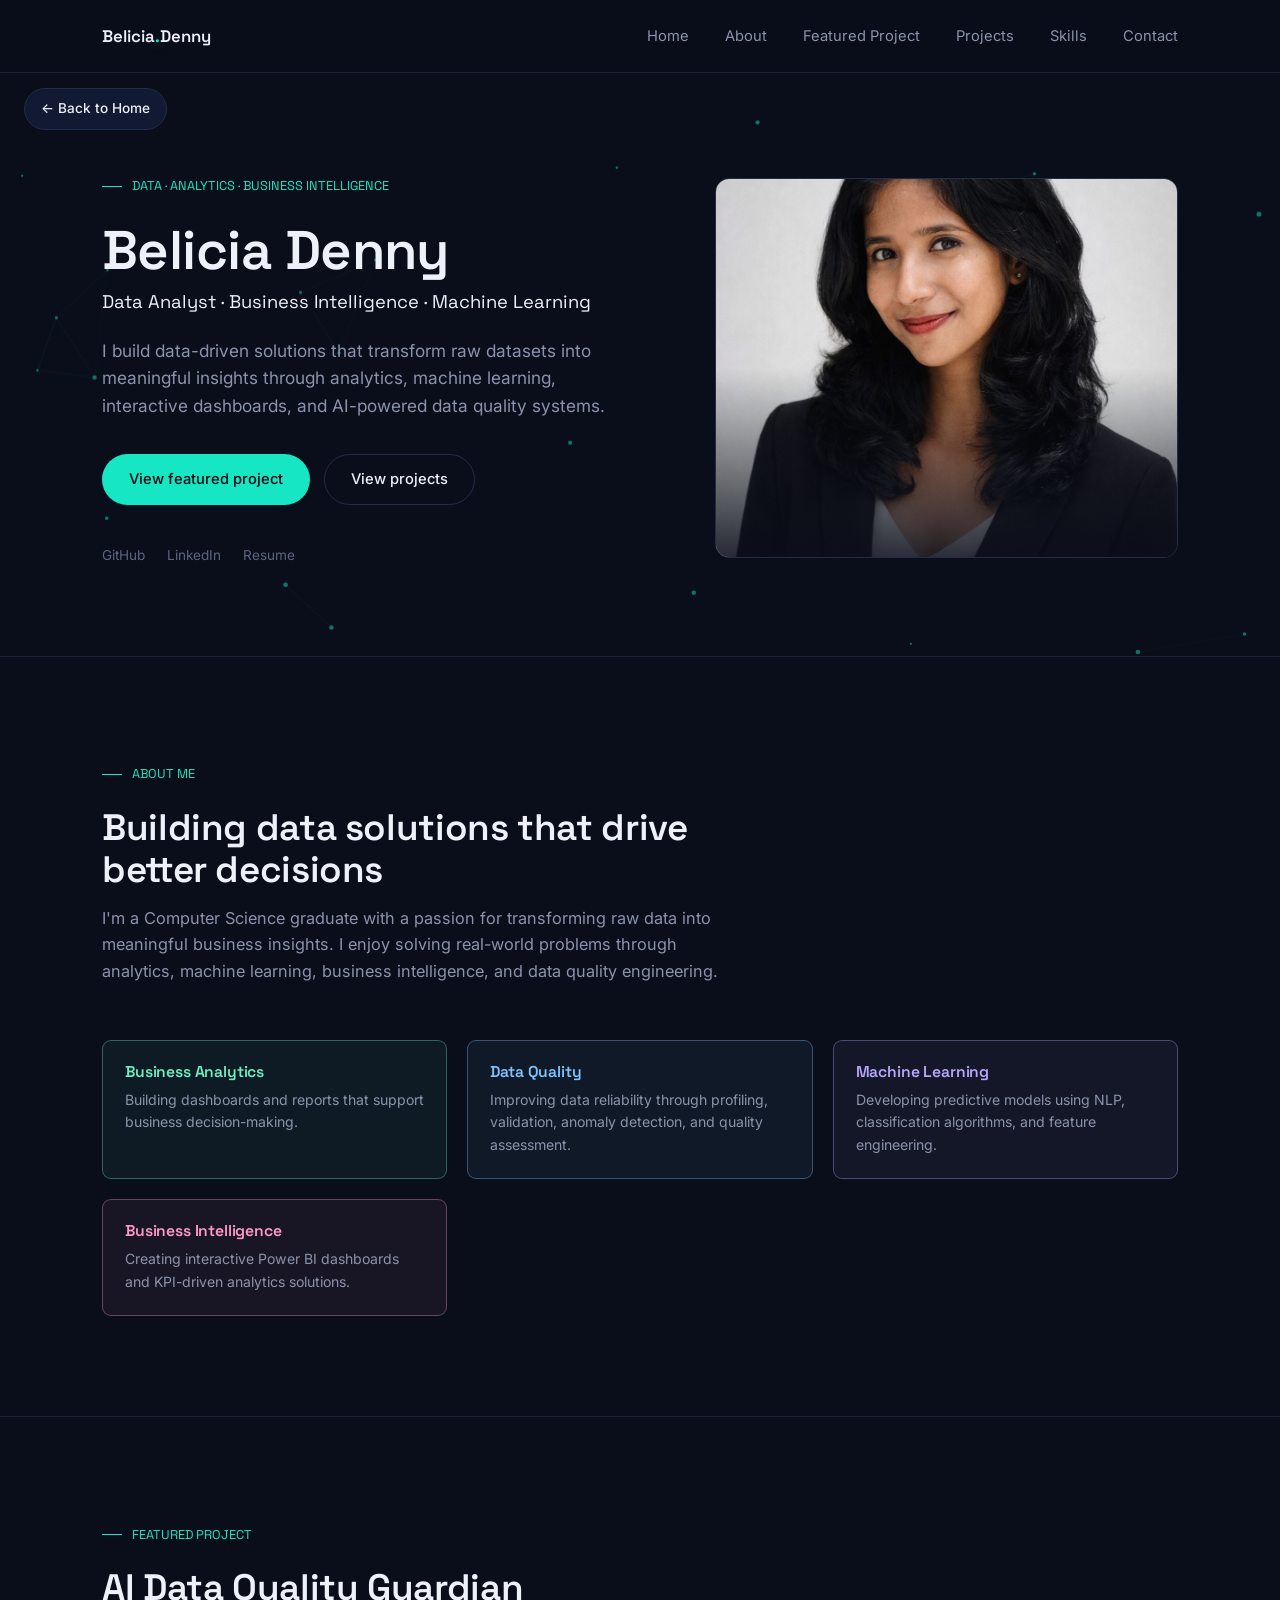
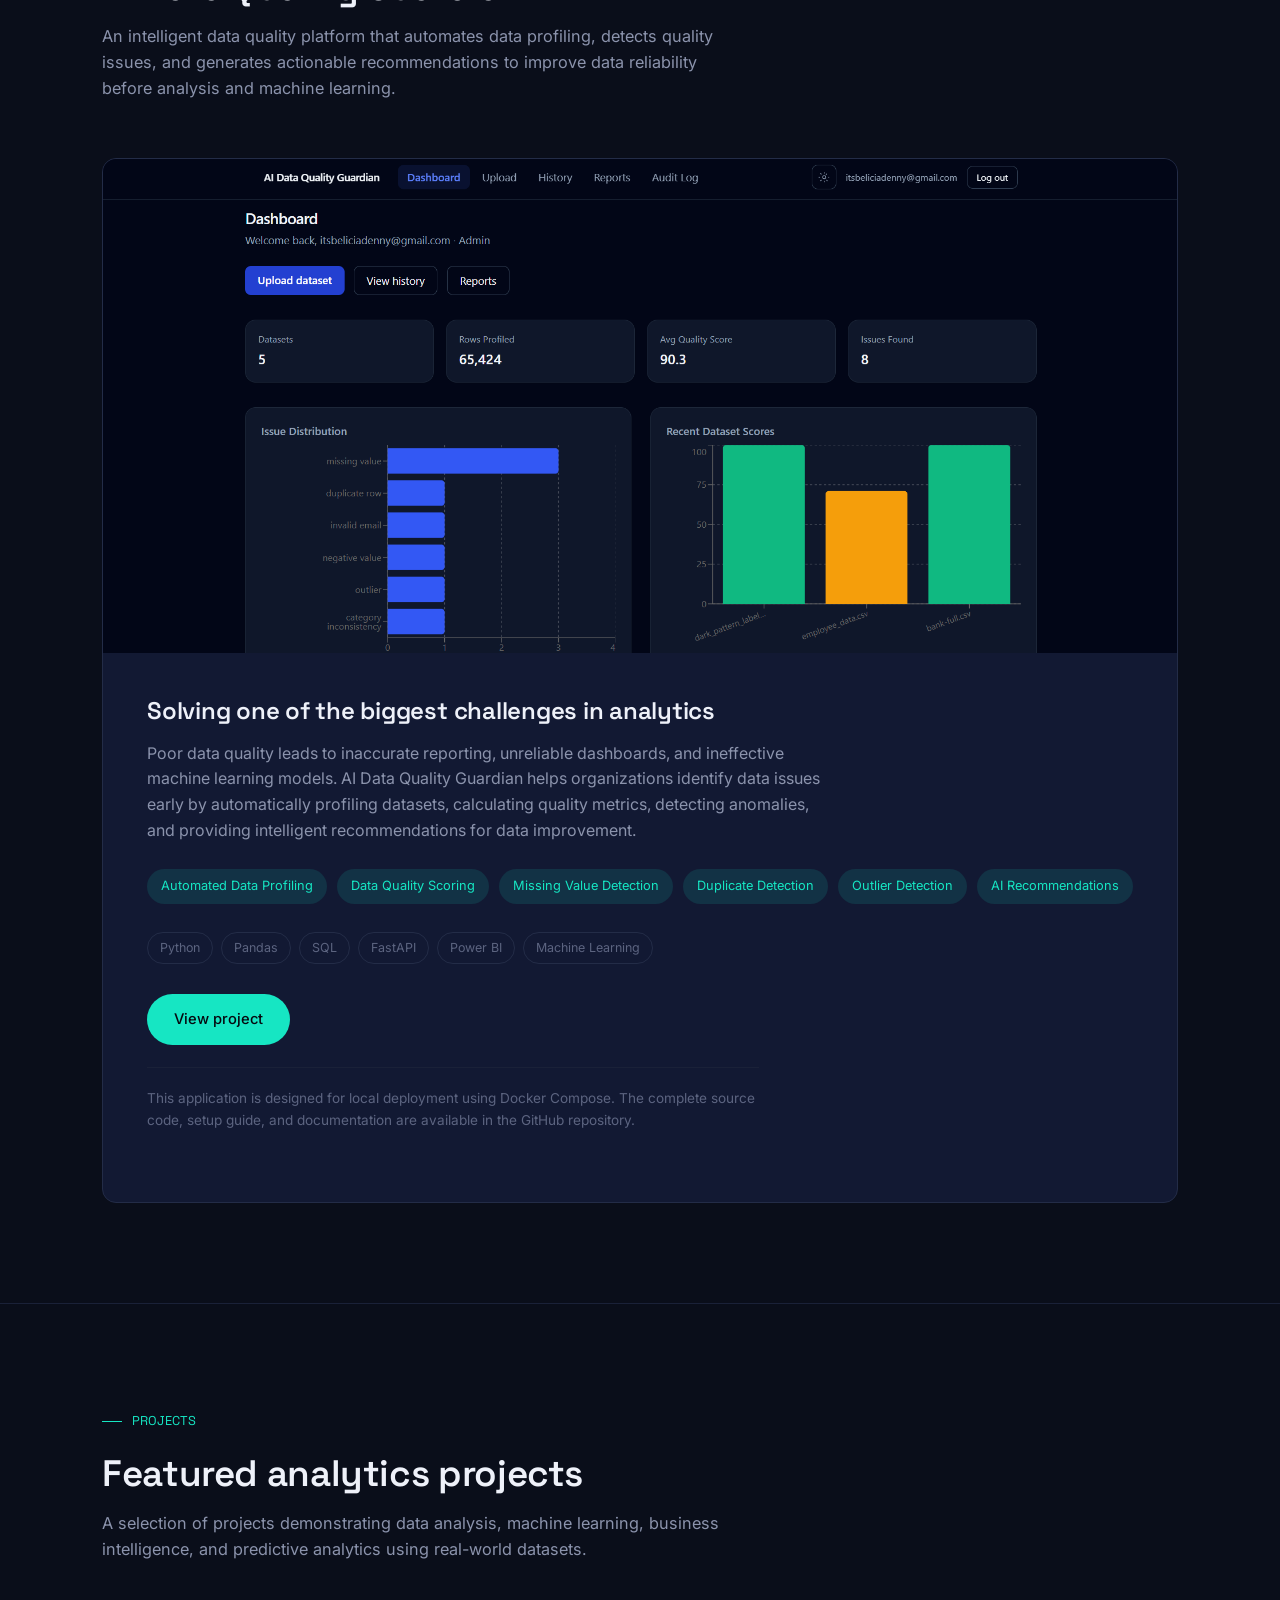
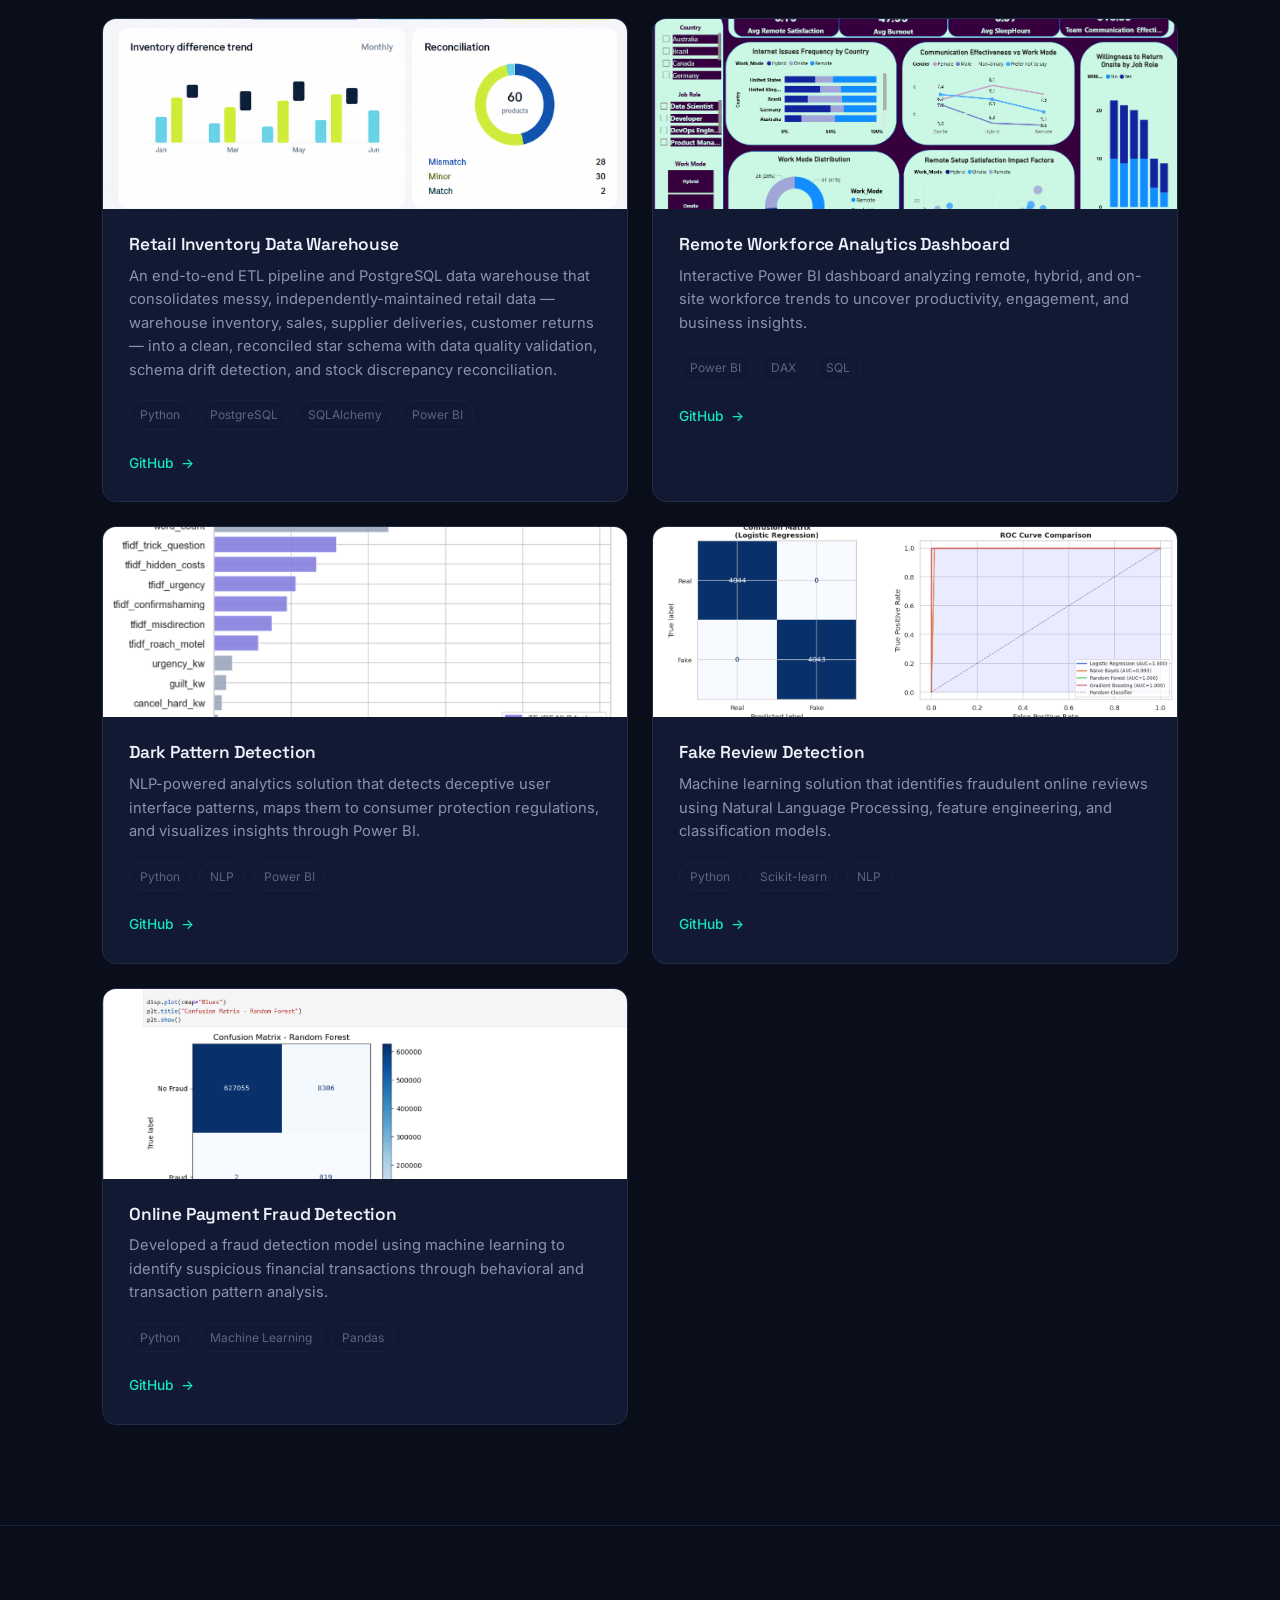
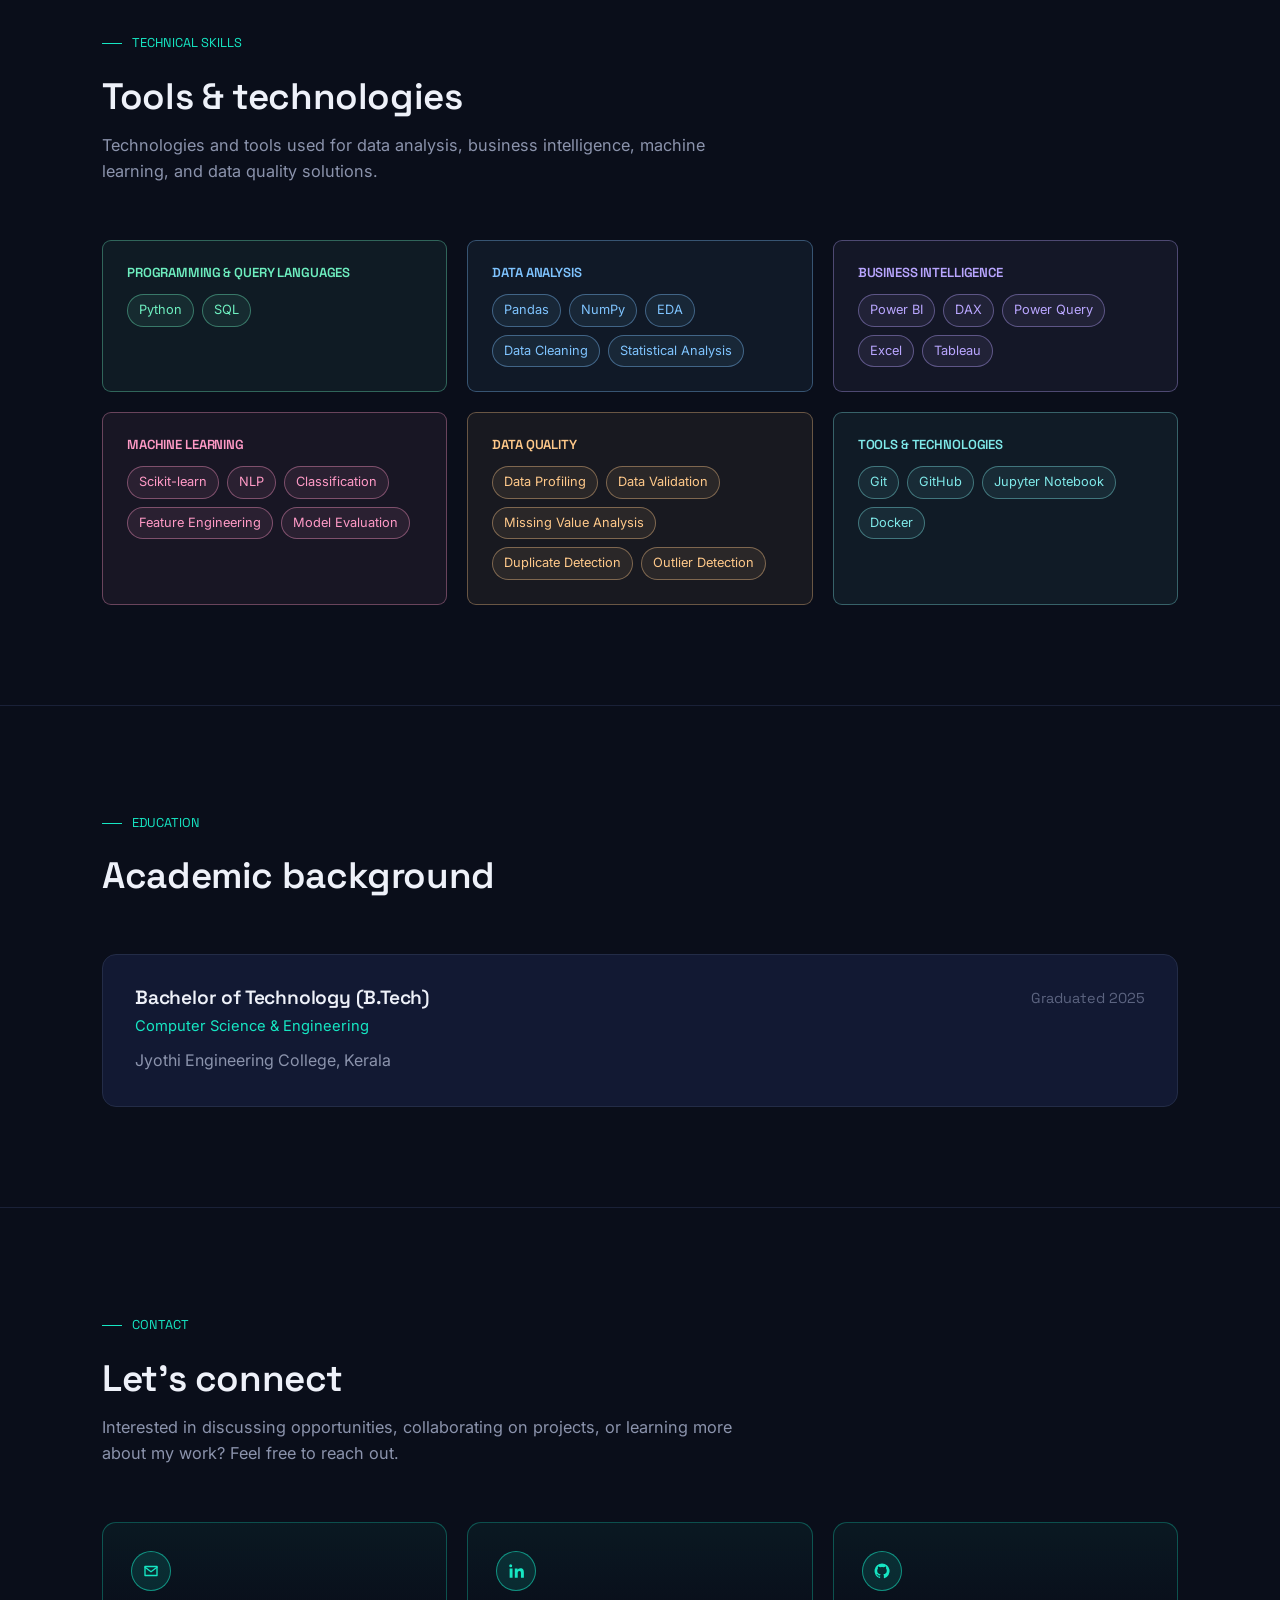
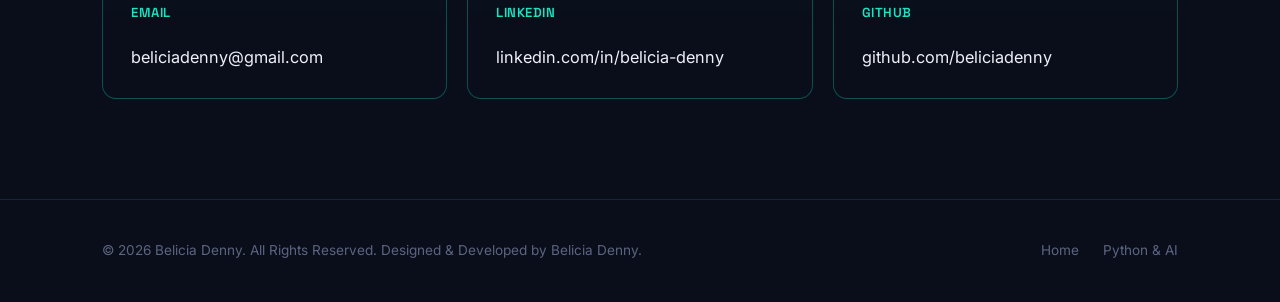
==== commit 435da468: "Update index.html" ====
--- a/data-analytics/index.html
+++ b/data-analytics/index.html
@@ -119,9 +119,9 @@
       <h2>Featured analytics projects</h2>
       <p>A selection of projects demonstrating data analysis, machine learning, business intelligence, and predictive analytics using real-world datasets.</p>
     </div>
-
-     <article class="project-card">
-  <div class="project-media"><img src="assets/images/retail.png" alt="Retail Inventory Data Warehouse"></div>
+    <div class="project-grid">
+      <article class="project-card">
+  <div class="project-media"><img src="assets/images/dashboard_overview.png" alt="Retail Inventory Data Warehouse"></div>
   <div class="project-body">
     <h3>Retail Inventory Data Warehouse</h3>
     <p>An end-to-end ETL pipeline and PostgreSQL data warehouse that consolidates messy, independently-maintained retail data — warehouse inventory, sales, supplier deliveries, customer returns — into a clean, reconciled star schema with data quality validation, schema drift detection, and stock discrepancy reconciliation.</p>
@@ -129,8 +129,6 @@
     <a href="https://github.com/beliciadenny/retail-inventory-data-warehouse" target="_blank" rel="noopener" class="project-link">GitHub <span class="arrow">→</span></a>
   </div>
 </article>
-    
-    <div class="project-grid">
       <article class="project-card">
         <div class="project-media"><img src="assets/images/remote-work-dashboard.png" alt="Remote Workforce Analytics Dashboard"></div>
         <div class="project-body">
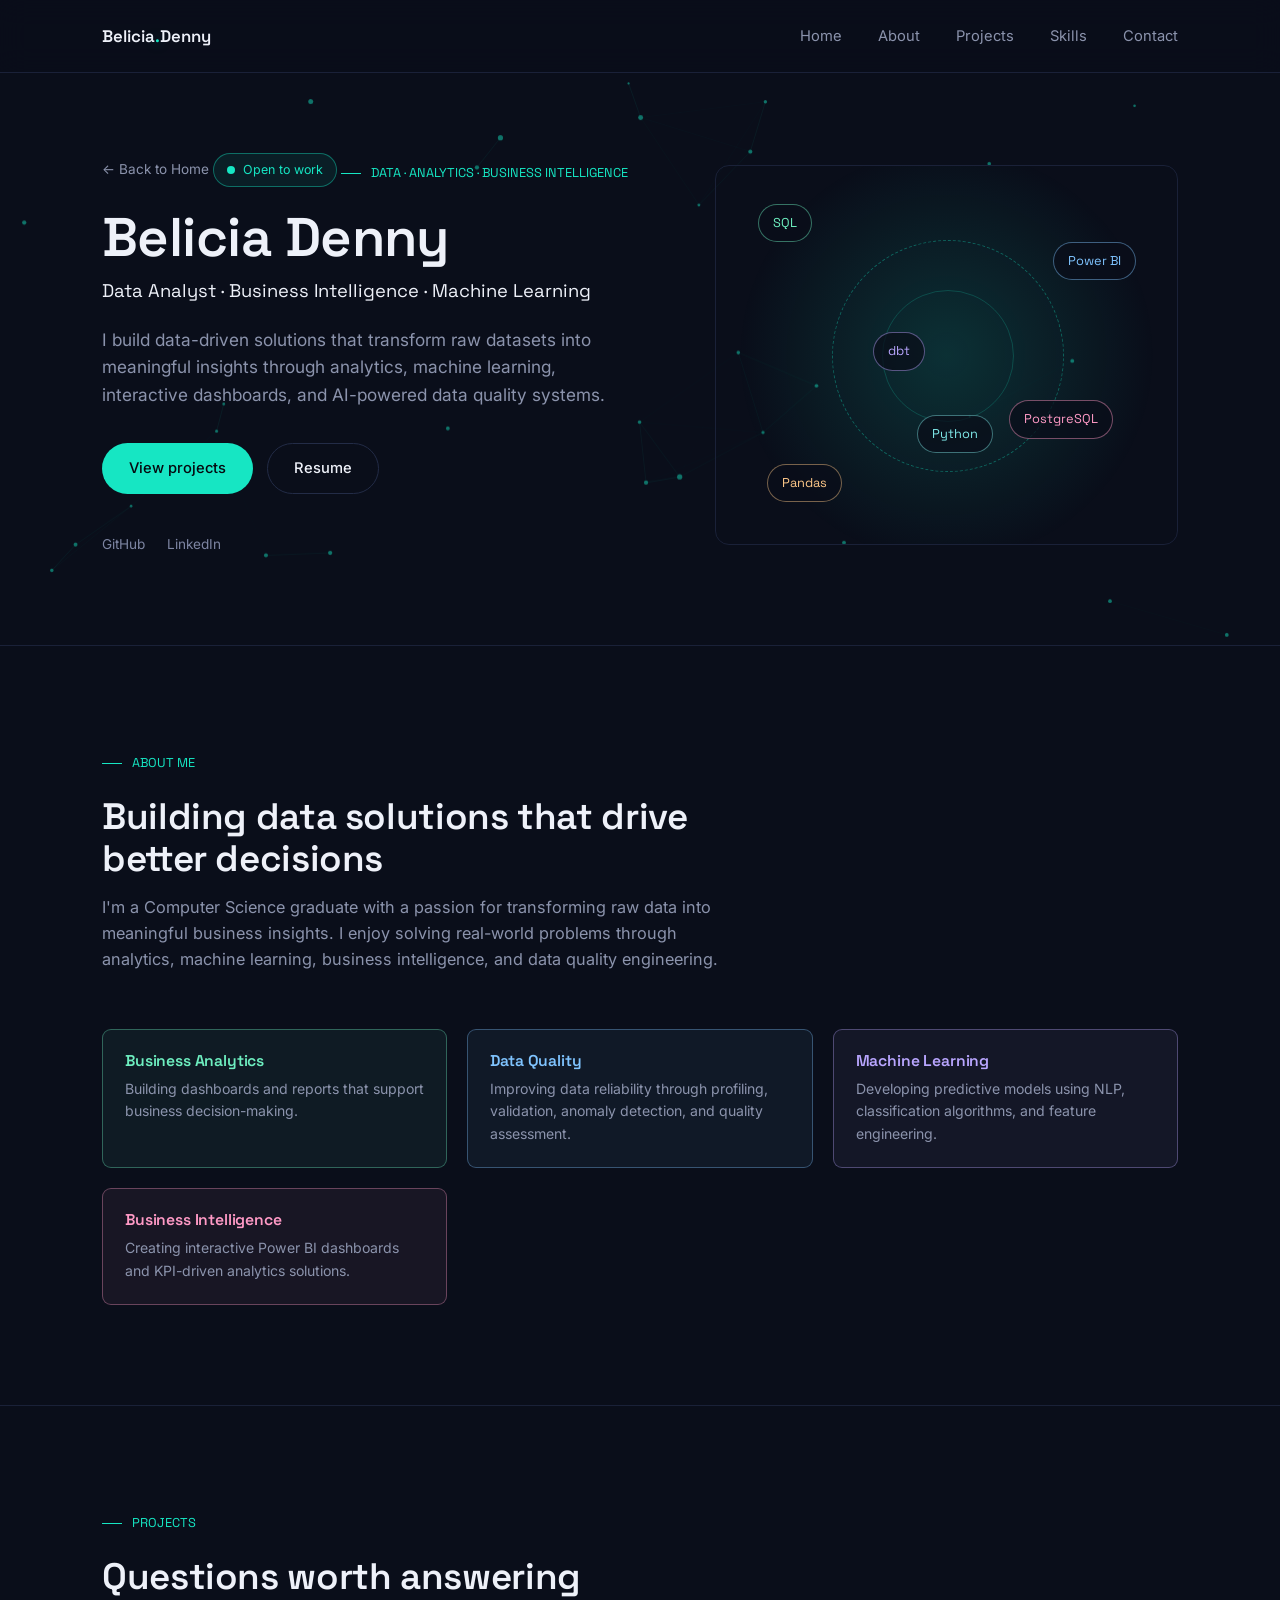
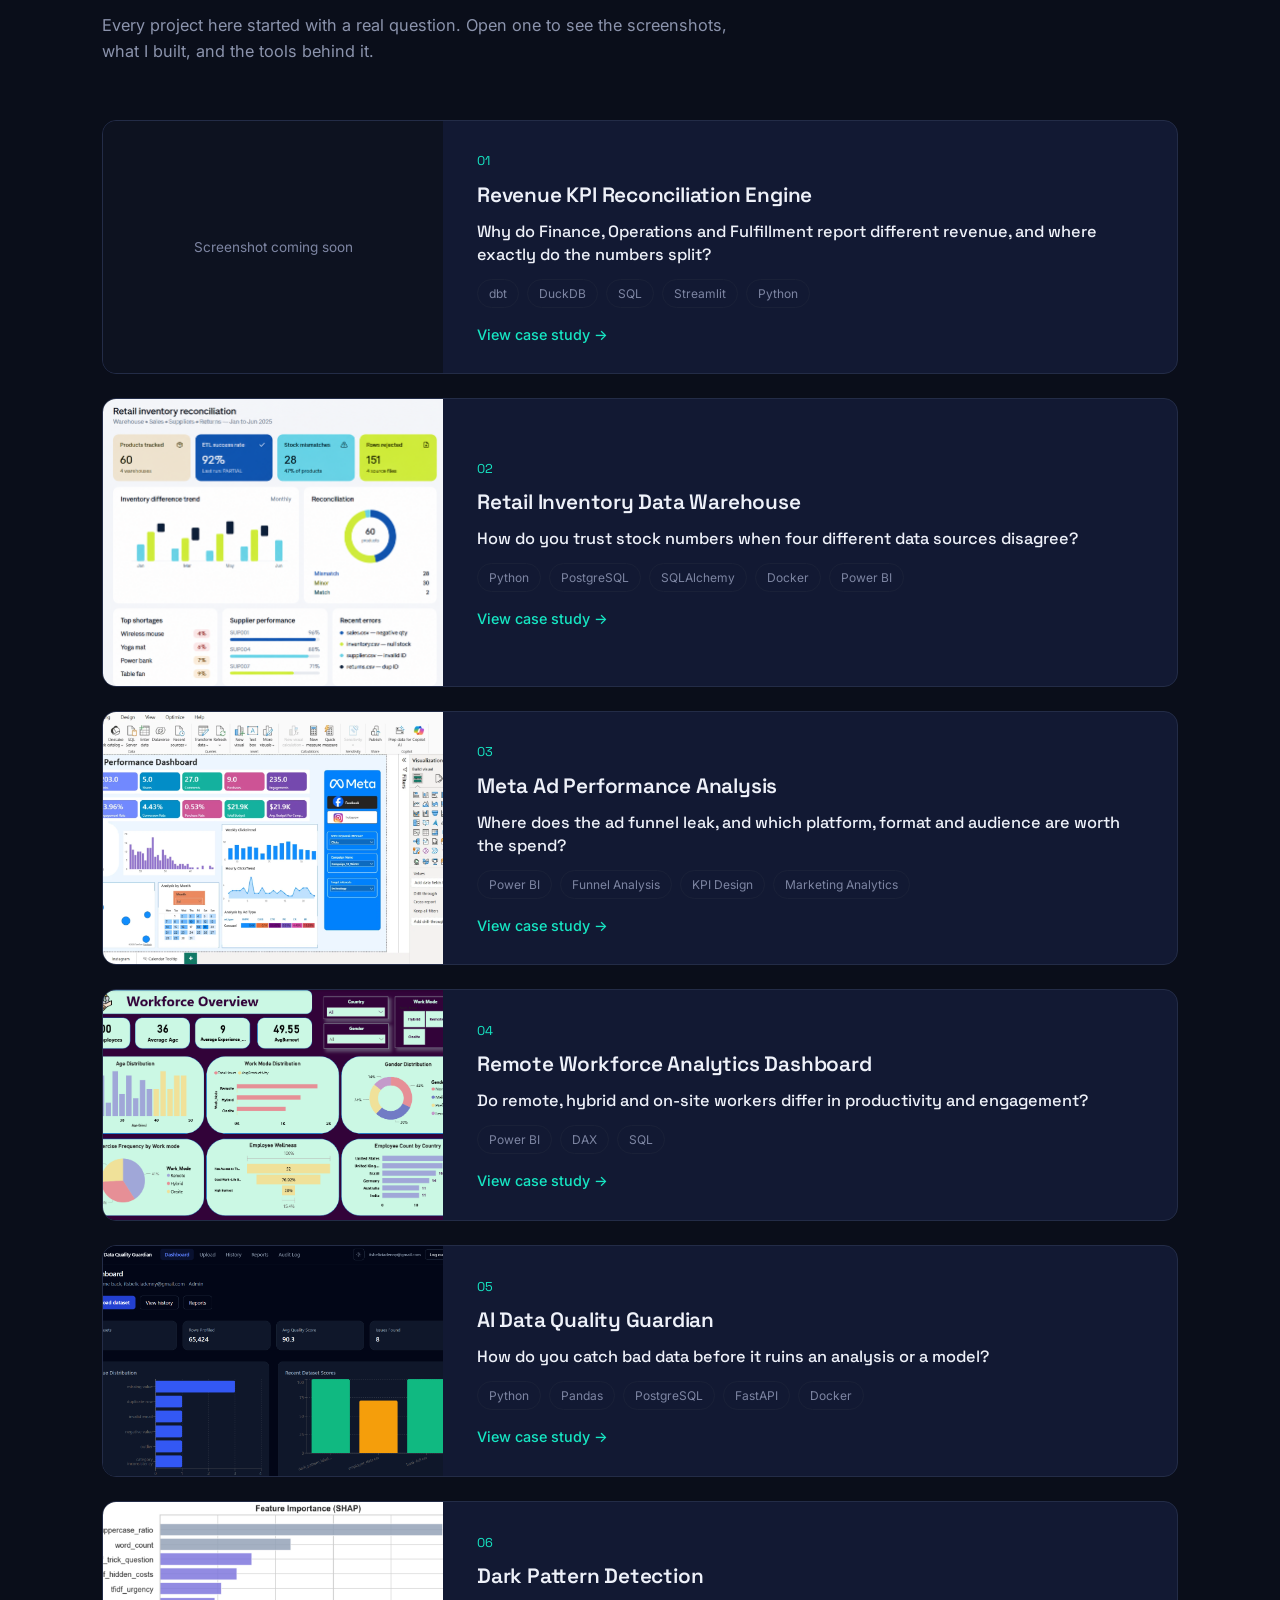
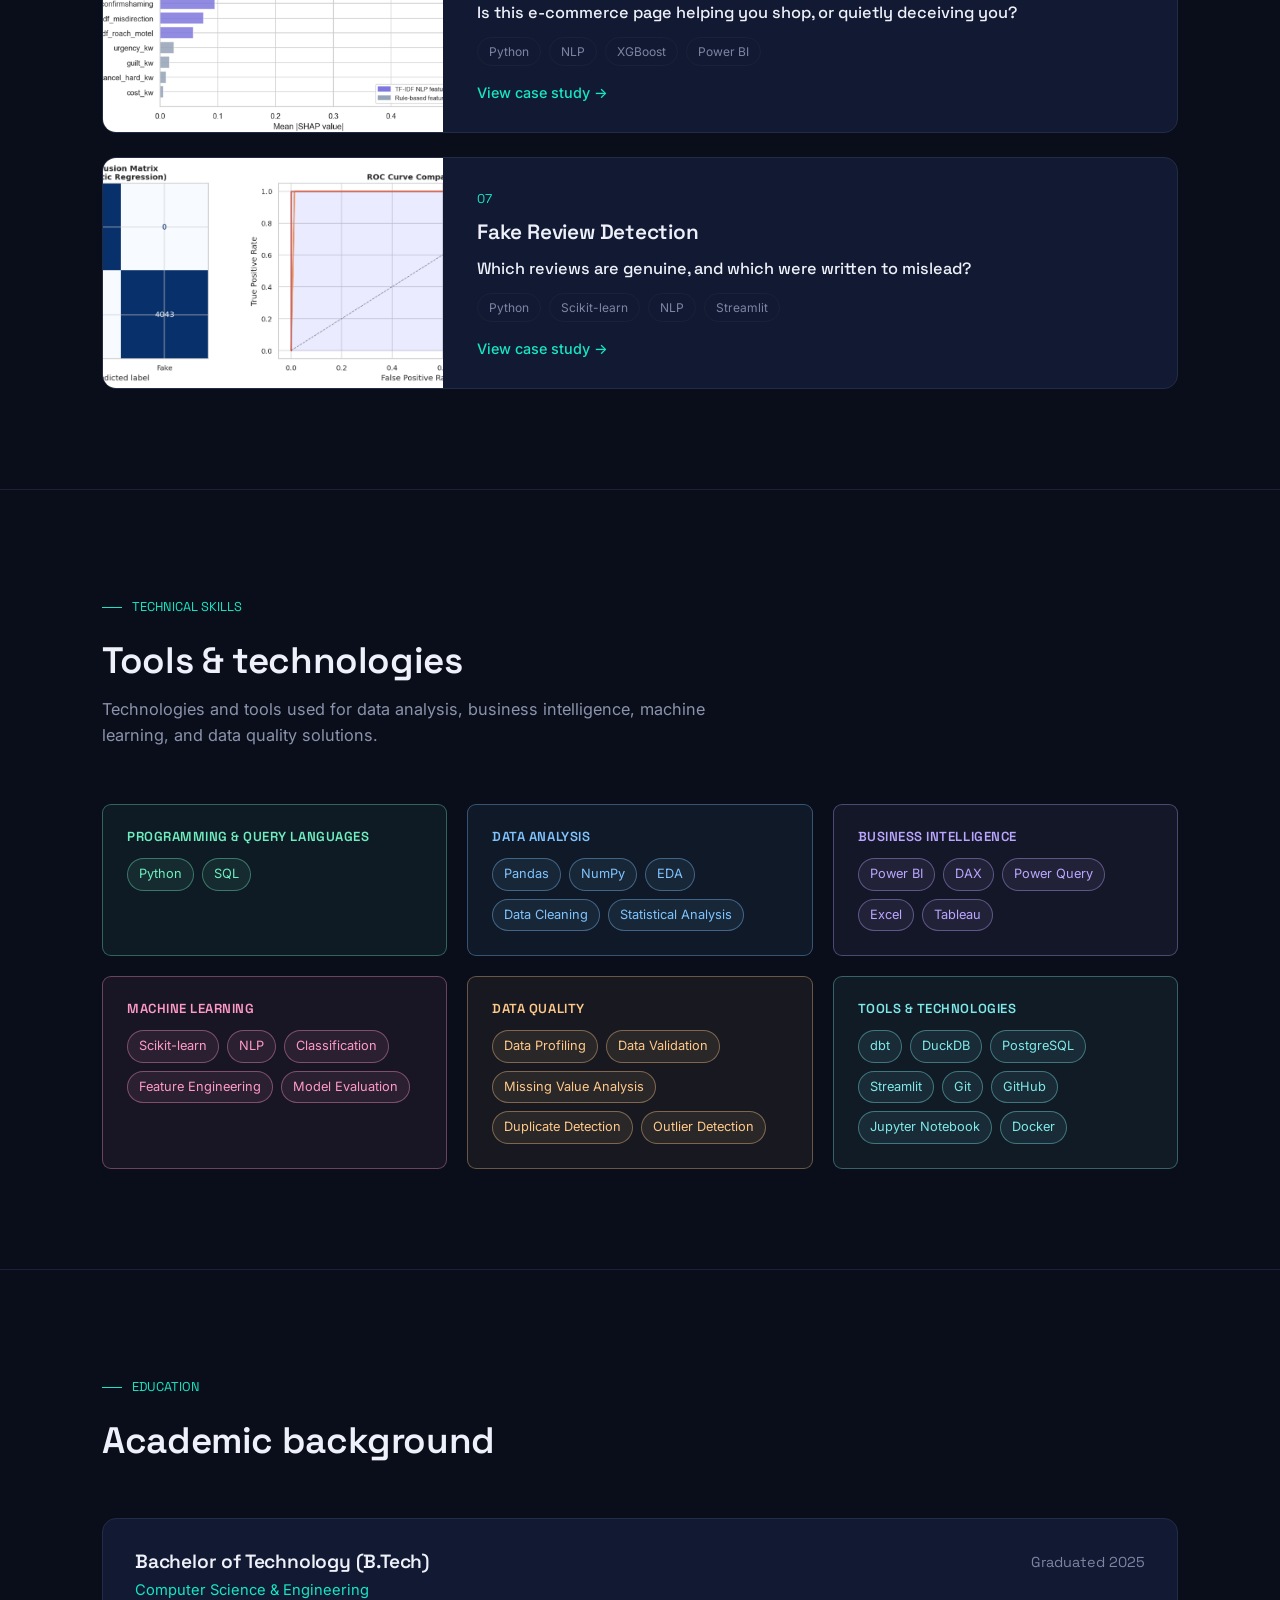
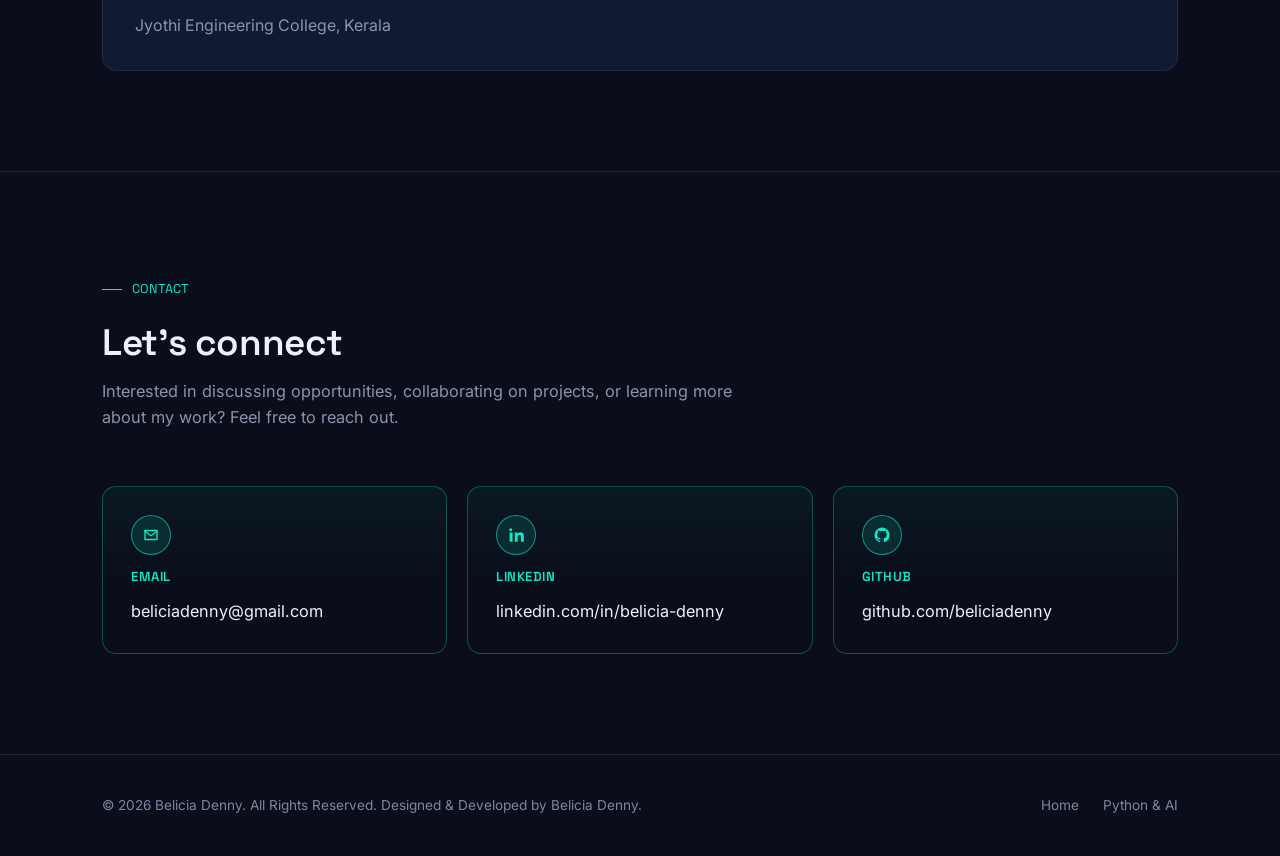
==== commit cce854ab: "Redesign portfolio with case-study popups" ====
--- a/data-analytics/index.html
+++ b/data-analytics/index.html
@@ -10,8 +10,7 @@
 <link href="https://fonts.googleapis.com/css2?family=Space+Grotesk:wght@500;600;700&family=Inter:wght@400;500;600&display=swap" rel="stylesheet">
 <link rel="stylesheet" href="../assets/css/style.css">
 </head>
-<body class="track-data">
-<a href="../index.html" class="back-home">← Back to Home</a>
+<body>
 
 <nav class="nav">
   <div class="wrap">
@@ -19,7 +18,6 @@
     <ul class="nav-links">
       <li><a href="../index.html">Home</a></li>
       <li><a href="#about">About</a></li>
-      <li><a href="#featured-project">Featured Project</a></li>
       <li><a href="#projects">Projects</a></li>
       <li><a href="#skills">Skills</a></li>
       <li><a href="#contact">Contact</a></li>
@@ -32,22 +30,28 @@
   <canvas class="hero-canvas"></canvas>
   <div class="wrap">
     <div class="hero-copy">
+      <a href="../index.html" class="back-link">← Back to Home</a>
+      <span class="open-badge"><i></i>Open to work</span>
       <div class="eyebrow">DATA · ANALYTICS · BUSINESS INTELLIGENCE</div>
       <h1>Belicia Denny</h1>
-      <p class="lede" style="font-family: var(--font-display); color: var(--text); font-size: 1.15rem; margin-top: 6px;">Data Analyst · Business Intelligence · Machine Learning</p>
+      <p class="role-line">Data Analyst · Business Intelligence · Machine Learning</p>
       <p class="lede">I build data-driven solutions that transform raw datasets into meaningful insights through analytics, machine learning, interactive dashboards, and AI-powered data quality systems.</p>
       <div class="hero-actions">
-        <a href="#featured-project" class="btn btn-primary">View featured project</a>
-        <a href="#projects" class="btn btn-ghost">View projects</a>
+        <a href="#projects" class="btn btn-primary">View projects</a>
+        <a href="../assets/resume/resume-data.pdf" target="_blank" rel="noopener" class="btn btn-ghost">Resume</a>
       </div>
       <div class="hero-socials">
         <a href="https://github.com/beliciadenny" target="_blank" rel="noopener">GitHub</a>
         <a href="https://linkedin.com/in/belicia-denny" target="_blank" rel="noopener">LinkedIn</a>
-        <a href="assets/Belicia%20Denny_Btech2025_Data.pdf" target="_blank" rel="noopener">Resume</a>
-      </div>
-    </div>
-    <div class="hero-photo">
-      <img src="assets/images/profile.jpeg" alt="Belicia Denny">
+      </div>
+    </div>
+    <div class="hero-visual" aria-hidden="true">
+      <span class="float-chip">SQL</span>
+      <span class="float-chip">Power BI</span>
+      <span class="float-chip">dbt</span>
+      <span class="float-chip">PostgreSQL</span>
+      <span class="float-chip">Pandas</span>
+      <span class="float-chip">Python</span>
     </div>
   </div>
 </header>
@@ -80,92 +84,242 @@
   </div>
 </section>
 
-<section class="section" id="featured-project">
-  <div class="wrap">
-    <div class="section-head">
-      <div class="eyebrow">FEATURED PROJECT</div>
-      <h2>AI Data Quality Guardian</h2>
-      <p>An intelligent data quality platform that automates data profiling, detects quality issues, and generates actionable recommendations to improve data reliability before analysis and machine learning.</p>
-    </div>
-    <div class="featured">
-      <div class="featured-media">
-        <img src="assets/images/data-quality-guardian.png" alt="AI Data Quality Guardian dashboard">
-      </div>
-      <div class="featured-body">
-        <h3>Solving one of the biggest challenges in analytics</h3>
-        <p>Poor data quality leads to inaccurate reporting, unreliable dashboards, and ineffective machine learning models. AI Data Quality Guardian helps organizations identify data issues early by automatically profiling datasets, calculating quality metrics, detecting anomalies, and providing intelligent recommendations for data improvement.</p>
-        <div class="chip-row">
-          <span class="chip">Automated Data Profiling</span>
-          <span class="chip">Data Quality Scoring</span>
-          <span class="chip">Missing Value Detection</span>
-          <span class="chip">Duplicate Detection</span>
-          <span class="chip">Outlier Detection</span>
-          <span class="chip">AI Recommendations</span>
-        </div>
-        <div class="stack-row">
-          <span>Python</span><span>Pandas</span><span>SQL</span><span>FastAPI</span><span>Power BI</span><span>Machine Learning</span>
-        </div>
-        <a href="https://github.com/beliciadenny/ai-data-quality-guardian" target="_blank" rel="noopener" class="btn btn-primary">View project</a>
-        <p class="featured-note">This application is designed for local deployment using Docker Compose. The complete source code, setup guide, and documentation are available in the GitHub repository.</p>
-      </div>
-    </div>
-  </div>
-</section>
-
 <section class="section" id="projects">
   <div class="wrap">
     <div class="section-head">
       <div class="eyebrow">PROJECTS</div>
-      <h2>Featured analytics projects</h2>
-      <p>A selection of projects demonstrating data analysis, machine learning, business intelligence, and predictive analytics using real-world datasets.</p>
-    </div>
-    <div class="project-grid">
-      <article class="project-card">
-  <div class="project-media"><img src="assets/images/dashboard_overview.png" alt="Retail Inventory Data Warehouse"></div>
-  <div class="project-body">
-    <h3>Retail Inventory Data Warehouse</h3>
-    <p>An end-to-end ETL pipeline and PostgreSQL data warehouse that consolidates messy, independently-maintained retail data — warehouse inventory, sales, supplier deliveries, customer returns — into a clean, reconciled star schema with data quality validation, schema drift detection, and stock discrepancy reconciliation.</p>
-    <div class="project-stack"><span>Python</span><span>PostgreSQL</span><span>SQLAlchemy</span><span>Power BI</span></div>
-    <a href="https://github.com/beliciadenny/retail-inventory-data-warehouse" target="_blank" rel="noopener" class="project-link">GitHub <span class="arrow">→</span></a>
-  </div>
-</article>
-      <article class="project-card">
-        <div class="project-media"><img src="assets/images/remote-work-dashboard.png" alt="Remote Workforce Analytics Dashboard"></div>
-        <div class="project-body">
+      <h2>Questions worth answering</h2>
+      <p>Every project here started with a real question. Open one to see the screenshots, what I built, and the tools behind it.</p>
+    </div>
+
+    <div class="project-list">
+
+      <!-- 01 Revenue KPI Reconciliation Engine -->
+      <article class="project-row"
+        data-title="Revenue KPI Reconciliation Engine"
+        data-images="../assets/images/executive-summary.png|../assets/images/variance-bridge.png|../assets/images/exceptions.png"
+        data-captions="Executive summary|Variance bridge|Exceptions list">
+        <div class="row-media"><img src="../assets/images/executive-summary.png" alt="Revenue KPI Reconciliation dashboard" loading="lazy"></div>
+        <div class="row-body">
+          <span class="row-index">01</span>
+          <h3>Revenue KPI Reconciliation Engine</h3>
+          <p class="row-question">Why do Finance, Operations and Fulfillment report different revenue, and where exactly do the numbers split?</p>
+          <div class="row-tags"><span>dbt</span><span>DuckDB</span><span>SQL</span><span>Streamlit</span><span>Python</span></div>
+          <button type="button" class="row-open" aria-label="Open case study: Revenue KPI Reconciliation Engine">View case study <span class="arrow">→</span></button>
+        </div>
+        <div class="case-content" hidden>
+          <p class="case-eyebrow">Case 01 · Analytics Engineering</p>
+          <h3>Revenue KPI Reconciliation Engine</h3>
+          <p class="case-question">Why do Finance, Operations and Fulfillment report different revenue, and where exactly do the numbers split?</p>
+          <h4>What I did</h4>
+          <ul>
+            <li>Compared what was billed, shipped and delivered across about 99,000 orders from the Olist Brazilian e-commerce dataset.</li>
+            <li>Split every order's gap into timing differences, definition differences (freight, vouchers, installment interest) and true discrepancies (cancellations, duplicate payments, amount mismatches, orders never shipped or delivered), then ranked the orders worth investigating.</li>
+            <li>Built the pipeline in SQL with dbt on DuckDB: staging, intermediate and mart layers, Jinja macros, seed files for the metric dictionary, and tests that check totals tie out.</li>
+            <li>Proved the detector works by planting 450 known errors in a copy of the data and scoring it on precision and recall.</li>
+            <li>Delivered the results in a Streamlit dashboard with a waterfall bridge, category breakdown, exceptions list with CSV export and a metric dictionary. GitHub Actions runs the build and tests on every push.</li>
+          </ul>
+          <h4>Tech stack</h4>
+          <div class="case-tags"><span>Python</span><span>pandas</span><span>NumPy</span><span>SQL</span><span>DuckDB</span><span>dbt Core</span><span>Jinja</span><span>Streamlit</span><span>Plotly</span><span>GitHub Actions</span><span>Make</span><span>Git</span></div>
+          <div class="case-links">
+            <a class="btn btn-primary" href="https://github.com/beliciadenny/revenue-kpi-reconciliation" target="_blank" rel="noopener">View on GitHub</a>
+          </div>
+        </div>
+      </article>
+
+      <!-- 02 Retail Inventory Data Warehouse -->
+      <article class="project-row"
+        data-title="Retail Inventory Data Warehouse"
+        data-images="../assets/images/retail.png"
+        data-captions="Dashboard overview">
+        <div class="row-media"><img src="../assets/images/retail.png" alt="Retail Inventory Data Warehouse dashboard" loading="lazy"></div>
+        <div class="row-body">
+          <span class="row-index">02</span>
+          <h3>Retail Inventory Data Warehouse</h3>
+          <p class="row-question">How do you trust stock numbers when four different data sources disagree?</p>
+          <div class="row-tags"><span>Python</span><span>PostgreSQL</span><span>SQLAlchemy</span><span>Docker</span><span>Power BI</span></div>
+          <button type="button" class="row-open" aria-label="Open case study: Retail Inventory Data Warehouse">View case study <span class="arrow">→</span></button>
+        </div>
+        <div class="case-content" hidden>
+          <p class="case-eyebrow">Case 02 · Data Engineering</p>
+          <h3>Retail Inventory Data Warehouse</h3>
+          <p class="case-question">How do you trust stock numbers when four different data sources disagree?</p>
+          <h4>What I did</h4>
+          <ul>
+            <li>Built an end-to-end ETL pipeline that consolidates warehouse inventory, sales, supplier deliveries and customer returns into a clean, reconciled star schema in PostgreSQL.</li>
+            <li>Added data quality validation, business-rule checks and schema drift detection.</li>
+            <li>Reconciled expected against actual stock to flag real discrepancies.</li>
+            <li>Tested it end-to-end against a live database, which surfaced and fixed 4 real bugs during development.</li>
+            <li>Connected the warehouse to a Power BI dashboard.</li>
+          </ul>
+          <h4>Tech stack</h4>
+          <div class="case-tags"><span>Python</span><span>Pandas</span><span>SQLAlchemy</span><span>PostgreSQL</span><span>psycopg2</span><span>APScheduler</span><span>Docker</span><span>Docker Compose</span><span>Power BI</span><span>pytest</span><span>SQL</span></div>
+          <div class="case-links">
+            <a class="btn btn-primary" href="https://github.com/beliciadenny/retail-inventory-data-warehouse" target="_blank" rel="noopener">View on GitHub</a>
+          </div>
+        </div>
+      </article>
+
+      <!-- 03 Meta Ad Performance Analysis -->
+      <article class="project-row"
+        data-title="Meta Ad Performance Analysis"
+        data-images="../assets/images/facebook.png|../assets/images/instagram.png"
+        data-captions="Facebook view|Instagram view">
+        <div class="row-media"><img src="../assets/images/facebook.png" alt="Meta Ad Performance dashboard" loading="lazy"></div>
+        <div class="row-body">
+          <span class="row-index">03</span>
+          <h3>Meta Ad Performance Analysis</h3>
+          <p class="row-question">Where does the ad funnel leak, and which platform, format and audience are worth the spend?</p>
+          <div class="row-tags"><span>Power BI</span><span>Funnel Analysis</span><span>KPI Design</span><span>Marketing Analytics</span></div>
+          <button type="button" class="row-open" aria-label="Open case study: Meta Ad Performance Analysis">View case study <span class="arrow">→</span></button>
+        </div>
+        <div class="case-content" hidden>
+          <p class="case-eyebrow">Case 03 · Marketing Analytics</p>
+          <h3>Meta Ad Performance Analysis</h3>
+          <p class="case-question">Where does the ad funnel leak, and which platform, format and audience are worth the spend?</p>
+          <h4>What I did</h4>
+          <ul>
+            <li>Built an interactive Power BI dashboard comparing Facebook and Instagram across the full funnel: impressions, clicks, CTR, purchases and conversion rate.</li>
+            <li>Broke performance down by age group, gender, location, time of day and ad format (Video, Story, Image, Carousel).</li>
+            <li>Found that females aged 18 to 30 are the most engaged segment, Video and Story ads outperform Image and Carousel, and engagement peaks in the afternoon and evening.</li>
+            <li>Showed that purchases lag behind engagement, which points to conversion as the main area to improve.</li>
+          </ul>
+          <h4>Tech stack</h4>
+          <div class="case-tags"><span>Power BI</span><span>Marketing Analytics</span><span>Data Transformation</span><span>KPI Design</span><span>Funnel Analysis</span><span>Data Visualization</span></div>
+          <div class="case-links">
+            <a class="btn btn-primary" href="https://github.com/beliciadenny/Meta-Advertisement-Performance-Dashboard" target="_blank" rel="noopener">View on GitHub</a>
+          </div>
+        </div>
+      </article>
+
+      <!-- 04 Remote Workforce Analytics Dashboard -->
+      <article class="project-row"
+        data-title="Remote Workforce Analytics Dashboard"
+        data-images="../assets/images/remote-overview.png|../assets/images/remote-productivity.png|../assets/images/remote-satisfaction.png"
+        data-captions="Workforce overview|Productivity &amp; burnout insights|Remote work experience &amp; satisfaction">
+        <div class="row-media"><img src="../assets/images/remote-overview.png" alt="Remote Workforce Analytics dashboard" loading="lazy"></div>
+        <div class="row-body">
+          <span class="row-index">04</span>
           <h3>Remote Workforce Analytics Dashboard</h3>
-          <p>Interactive Power BI dashboard analyzing remote, hybrid, and on-site workforce trends to uncover productivity, engagement, and business insights.</p>
-          <div class="project-stack"><span>Power BI</span><span>DAX</span><span>SQL</span></div>
-          <a href="https://github.com/beliciadenny/PowerBI-RemoteWork-Analysis" target="_blank" rel="noopener" class="project-link">GitHub <span class="arrow">→</span></a>
-        </div>
-      </article>
-      
-      <article class="project-card">
-        <div class="project-media"><img src="assets/images/dark-pattern.png" alt="Dark Pattern Detection"></div>
-        <div class="project-body">
+          <p class="row-question">Do remote, hybrid and on-site workers differ in productivity and engagement?</p>
+          <div class="row-tags"><span>Power BI</span><span>DAX</span><span>SQL</span></div>
+          <button type="button" class="row-open" aria-label="Open case study: Remote Workforce Analytics Dashboard">View case study <span class="arrow">→</span></button>
+        </div>
+        <div class="case-content" hidden>
+          <p class="case-eyebrow">Case 04 · Business Intelligence</p>
+          <h3>Remote Workforce Analytics Dashboard</h3>
+          <p class="case-question">Do remote, hybrid and on-site workers differ in productivity and engagement?</p>
+          <h4>What I did</h4>
+          <ul>
+            <li>Built a multi-page Power BI dashboard covering a workforce overview, productivity and burnout insights, and remote work experience and satisfaction.</li>
+            <li>Wrote DAX measures to compare remote, hybrid and on-site work models side by side.</li>
+          </ul>
+          <h4>Tech stack</h4>
+          <div class="case-tags"><span>Power BI</span><span>DAX</span><span>SQL</span></div>
+          <div class="case-links">
+            <a class="btn btn-primary" href="https://github.com/beliciadenny/PowerBI-RemoteWork-Analysis" target="_blank" rel="noopener">View on GitHub</a>
+          </div>
+        </div>
+      </article>
+
+      <!-- 05 AI Data Quality Guardian -->
+      <article class="project-row"
+        data-title="AI Data Quality Guardian"
+        data-images="../assets/images/data-quality-guardian.png"
+        data-captions="Dashboard">
+        <div class="row-media"><img src="../assets/images/data-quality-guardian.png" alt="AI Data Quality Guardian dashboard" loading="lazy"></div>
+        <div class="row-body">
+          <span class="row-index">05</span>
+          <h3>AI Data Quality Guardian</h3>
+          <p class="row-question">How do you catch bad data before it ruins an analysis or a model?</p>
+          <div class="row-tags"><span>Python</span><span>Pandas</span><span>PostgreSQL</span><span>FastAPI</span><span>Docker</span></div>
+          <button type="button" class="row-open" aria-label="Open case study: AI Data Quality Guardian">View case study <span class="arrow">→</span></button>
+        </div>
+        <div class="case-content" hidden>
+          <p class="case-eyebrow">Case 05 · Data Quality</p>
+          <h3>AI Data Quality Guardian</h3>
+          <p class="case-question">How do you catch bad data before it ruins an analysis or a model?</p>
+          <h4>What I did</h4>
+          <ul>
+            <li>Built a platform that profiles uploaded CSV and Excel datasets and scores their quality: missing values, duplicates, outliers and rule violations.</li>
+            <li>Added rule-based validation plus AI-generated recommendations for how to clean each issue.</li>
+            <li>Included JWT authentication, audit logging and PDF report generation.</li>
+            <li>Built it full-stack with FastAPI, PostgreSQL, React and TypeScript, packaged with Docker Compose.</li>
+          </ul>
+          <h4>Tech stack</h4>
+          <div class="case-tags"><span>Python</span><span>Pandas</span><span>FastAPI</span><span>PostgreSQL</span><span>React</span><span>TypeScript</span><span>Docker</span><span>LangChain</span><span>Ollama</span></div>
+          <p class="case-note">Designed for local deployment with Docker Compose. The full source code, setup guide and documentation are in the GitHub repository.</p>
+          <div class="case-links">
+            <a class="btn btn-primary" href="https://github.com/beliciadenny/ai-data-quality-guardian" target="_blank" rel="noopener">View on GitHub</a>
+          </div>
+        </div>
+      </article>
+
+      <!-- 06 Dark Pattern Detection -->
+      <article class="project-row"
+        data-title="Dark Pattern Detection"
+        data-images="../assets/images/dark-pattern.png"
+        data-captions="Power BI dashboard">
+        <div class="row-media"><img src="../assets/images/dark-pattern.png" alt="Dark Pattern Detection dashboard" loading="lazy"></div>
+        <div class="row-body">
+          <span class="row-index">06</span>
           <h3>Dark Pattern Detection</h3>
-          <p>NLP-powered analytics solution that detects deceptive user interface patterns, maps them to consumer protection regulations, and visualizes insights through Power BI.</p>
-          <div class="project-stack"><span>Python</span><span>NLP</span><span>Power BI</span></div>
-          <a href="https://github.com/beliciadenny/dark-pattern-detection" target="_blank" rel="noopener" class="project-link">GitHub <span class="arrow">→</span></a>
-        </div>
-      </article>
-      <article class="project-card">
-        <div class="project-media"><img src="assets/images/fake-review.png" alt="Fake Review Detection"></div>
-        <div class="project-body">
+          <p class="row-question">Is this e-commerce page helping you shop, or quietly deceiving you?</p>
+          <div class="row-tags"><span>Python</span><span>NLP</span><span>XGBoost</span><span>Power BI</span></div>
+          <button type="button" class="row-open" aria-label="Open case study: Dark Pattern Detection">View case study <span class="arrow">→</span></button>
+        </div>
+        <div class="case-content" hidden>
+          <p class="case-eyebrow">Case 06 · NLP &amp; Analytics</p>
+          <h3>Dark Pattern Detection</h3>
+          <p class="case-question">Is this e-commerce page helping you shop, or quietly deceiving you?</p>
+          <h4>What I did</h4>
+          <ul>
+            <li>Collected e-commerce page content through automated web scraping.</li>
+            <li>Detected deceptive interface patterns with NLP features and an XGBoost classifier, using SHAP to explain the predictions.</li>
+            <li>Mapped the findings to consumer protection guidelines.</li>
+            <li>Visualized the results in a Power BI dashboard.</li>
+          </ul>
+          <h4>Tech stack</h4>
+          <div class="case-tags"><span>Python</span><span>BeautifulSoup</span><span>NLP</span><span>XGBoost</span><span>SHAP</span><span>Power BI</span></div>
+          <div class="case-links">
+            <a class="btn btn-primary" href="https://github.com/beliciadenny/dark-pattern-detection" target="_blank" rel="noopener">View on GitHub</a>
+            <a class="btn btn-ghost" href="https://github.com/beliciadenny/dark-pattern-detection/blob/main/dashboard/dark_pattern_dashboard.pdf" target="_blank" rel="noopener">Dashboard (PDF)</a>
+          </div>
+        </div>
+      </article>
+
+      <!-- 07 Fake Review Detection -->
+      <article class="project-row"
+        data-title="Fake Review Detection"
+        data-images="../assets/images/fake-review.png"
+        data-captions="Streamlit app">
+        <div class="row-media"><img src="../assets/images/fake-review.png" alt="Fake Review Detection app" loading="lazy"></div>
+        <div class="row-body">
+          <span class="row-index">07</span>
           <h3>Fake Review Detection</h3>
-          <p>Machine learning solution that identifies fraudulent online reviews using Natural Language Processing, feature engineering, and classification models.</p>
-          <div class="project-stack"><span>Python</span><span>Scikit-learn</span><span>NLP</span></div>
-          <a href="https://github.com/beliciadenny/Fake-Review-Detector" target="_blank" rel="noopener" class="project-link">GitHub <span class="arrow">→</span></a>
-        </div>
-      </article>
-      <article class="project-card">
-        <div class="project-media"><img src="assets/images/fraud-detection.png" alt="Online Payment Fraud Detection"></div>
-        <div class="project-body">
-          <h3>Online Payment Fraud Detection</h3>
-          <p>Developed a fraud detection model using machine learning to identify suspicious financial transactions through behavioral and transaction pattern analysis.</p>
-          <div class="project-stack"><span>Python</span><span>Machine Learning</span><span>Pandas</span></div>
-          <a href="https://github.com/beliciadenny/Online_Payments_Fraud_Detection-MLProject" target="_blank" rel="noopener" class="project-link">GitHub <span class="arrow">→</span></a>
-        </div>
-      </article>
+          <p class="row-question">Which reviews are genuine, and which were written to mislead?</p>
+          <div class="row-tags"><span>Python</span><span>Scikit-learn</span><span>NLP</span><span>Streamlit</span></div>
+          <button type="button" class="row-open" aria-label="Open case study: Fake Review Detection">View case study <span class="arrow">→</span></button>
+        </div>
+        <div class="case-content" hidden>
+          <p class="case-eyebrow">Case 07 · Machine Learning</p>
+          <h3>Fake Review Detection</h3>
+          <p class="case-question">Which reviews are genuine, and which were written to mislead?</p>
+          <h4>What I did</h4>
+          <ul>
+            <li>Turned review text into TF-IDF features and engineered signals for classification.</li>
+            <li>Trained a Random Forest classifier to separate genuine reviews from fraudulent ones.</li>
+            <li>Deployed it as a live Streamlit app that anyone can try.</li>
+          </ul>
+          <h4>Tech stack</h4>
+          <div class="case-tags"><span>Python</span><span>Scikit-learn</span><span>NLP</span><span>TF-IDF</span><span>Random Forest</span><span>Streamlit</span></div>
+          <div class="case-links">
+            <a class="btn btn-primary" href="https://fake-review-detector-enpfumjyh4c6ckupxexppl.streamlit.app/" target="_blank" rel="noopener">Live demo</a>
+            <a class="btn btn-ghost" href="https://github.com/beliciadenny/Fake-Review-Detector" target="_blank" rel="noopener">View on GitHub</a>
+          </div>
+        </div>
+      </article>
+
     </div>
   </div>
 </section>
@@ -200,7 +354,7 @@
       </div>
       <div class="skill-card">
         <h4>TOOLS &amp; TECHNOLOGIES</h4>
-        <div class="skill-tags"><span>Git</span><span>GitHub</span><span>Jupyter Notebook</span><span>Docker</span></div>
+        <div class="skill-tags"><span>dbt</span><span>DuckDB</span><span>PostgreSQL</span><span>Streamlit</span><span>Git</span><span>GitHub</span><span>Jupyter Notebook</span><span>Docker</span></div>
       </div>
     </div>
   </div>
@@ -231,28 +385,28 @@
       <p>Interested in discussing opportunities, collaborating on projects, or learning more about my work? Feel free to reach out.</p>
     </div>
     <div class="contact-grid">
-  <a class="contact-card" href="mailto:beliciadenny@gmail.com">
-    <div class="contact-icon">
-      <svg viewBox="0 0 24 24" fill="none" stroke="currentColor" stroke-width="1.8" stroke-linecap="round" stroke-linejoin="round"><path d="M4 6h16v12H4z"/><path d="m4 7 8 6 8-6"/></svg>
-    </div>
-    <h4>EMAIL</h4>
-    <div class="value">beliciadenny@gmail.com</div>
-  </a>
-  <a class="contact-card" href="https://linkedin.com/in/belicia-denny" target="_blank" rel="noopener">
-    <div class="contact-icon">
-      <svg viewBox="0 0 24 24" fill="currentColor"><path d="M6.94 5a2 2 0 1 1-4 0 2 2 0 0 1 4 0ZM3.5 8.75h3.9V21h-3.9V8.75Zm6.8 0h3.74v1.68h.05c.52-.96 1.8-1.98 3.7-1.98 3.96 0 4.7 2.5 4.7 5.76V21h-3.9v-5.9c0-1.4-.03-3.2-2-3.2-2 0-2.3 1.5-2.3 3.1V21h-3.9V8.75Z"/></svg>
-    </div>
-    <h4>LINKEDIN</h4>
-    <div class="value">linkedin.com/in/belicia-denny</div>
-  </a>
-  <a class="contact-card" href="https://github.com/beliciadenny" target="_blank" rel="noopener">
-    <div class="contact-icon">
-      <svg viewBox="0 0 24 24" fill="currentColor"><path d="M12 2a10 10 0 0 0-3.16 19.49c.5.09.68-.22.68-.48v-1.7c-2.78.6-3.37-1.34-3.37-1.34-.46-1.16-1.11-1.47-1.11-1.47-.9-.62.07-.6.07-.6 1 .07 1.53 1.03 1.53 1.03.9 1.52 2.34 1.08 2.91.83.09-.65.35-1.08.63-1.33-2.22-.25-4.56-1.11-4.56-4.95 0-1.1.39-2 1.03-2.7-.1-.25-.45-1.27.1-2.65 0 0 .84-.27 2.75 1.03a9.4 9.4 0 0 1 5 0c1.9-1.3 2.75-1.03 2.75-1.03.55 1.38.2 2.4.1 2.65.64.7 1.03 1.6 1.03 2.7 0 3.85-2.34 4.7-4.57 4.94.36.31.68.93.68 1.87v2.77c0 .27.18.58.69.48A10 10 0 0 0 12 2Z"/></svg>
-    </div>
-    <h4>GITHUB</h4>
-    <div class="value">github.com/beliciadenny</div>
-  </a>
-</div>
+      <a class="contact-card" href="mailto:beliciadenny@gmail.com">
+        <div class="contact-icon">
+          <svg viewBox="0 0 24 24" fill="none" stroke="currentColor" stroke-width="1.8" stroke-linecap="round" stroke-linejoin="round"><path d="M4 6h16v12H4z"/><path d="m4 7 8 6 8-6"/></svg>
+        </div>
+        <h4>EMAIL</h4>
+        <div class="value">beliciadenny@gmail.com</div>
+      </a>
+      <a class="contact-card" href="https://linkedin.com/in/belicia-denny" target="_blank" rel="noopener">
+        <div class="contact-icon">
+          <svg viewBox="0 0 24 24" fill="currentColor"><path d="M6.94 5a2 2 0 1 1-4 0 2 2 0 0 1 4 0ZM3.5 8.75h3.9V21h-3.9V8.75Zm6.8 0h3.74v1.68h.05c.52-.96 1.8-1.98 3.7-1.98 3.96 0 4.7 2.5 4.7 5.76V21h-3.9v-5.9c0-1.4-.03-3.2-2-3.2-2 0-2.3 1.5-2.3 3.1V21h-3.9V8.75Z"/></svg>
+        </div>
+        <h4>LINKEDIN</h4>
+        <div class="value">linkedin.com/in/belicia-denny</div>
+      </a>
+      <a class="contact-card" href="https://github.com/beliciadenny" target="_blank" rel="noopener">
+        <div class="contact-icon">
+          <svg viewBox="0 0 24 24" fill="currentColor"><path d="M12 2a10 10 0 0 0-3.16 19.49c.5.09.68-.22.68-.48v-1.7c-2.78.6-3.37-1.34-3.37-1.34-.46-1.16-1.11-1.47-1.11-1.47-.9-.62.07-.6.07-.6 1 .07 1.53 1.03 1.53 1.03.9 1.52 2.34 1.08 2.91.83.09-.65.35-1.08.63-1.33-2.22-.25-4.56-1.11-4.56-4.95 0-1.1.39-2 1.03-2.7-.1-.25-.45-1.27.1-2.65 0 0 .84-.27 2.75 1.03a9.4 9.4 0 0 1 5 0c1.9-1.3 2.75-1.03 2.75-1.03.55 1.38.2 2.4.1 2.65.64.7 1.03 1.6 1.03 2.7 0 3.85-2.34 4.7-4.57 4.94.36.31.68.93.68 1.87v2.77c0 .27.18.58.69.48A10 10 0 0 0 12 2Z"/></svg>
+        </div>
+        <h4>GITHUB</h4>
+        <div class="value">github.com/beliciadenny</div>
+      </a>
+    </div>
   </div>
 </section>
 
--- a/assets/css/style.css
+++ b/assets/css/style.css
@@ -1,30 +1,22 @@
 /* ==========================================================================
-   Belicia Denny — Portfolio design system
-   Deep navy base, dual accent system:
-     --teal   = Data & Analytics track
-     --violet = Python & AI track
+   Belicia Denny: portfolio design system
+   Deep navy base, one neon teal accent, pastel category colours.
    ========================================================================== */
 
 :root {
   --bg: #0a0e1a;
   --bg-elevated: #0d1220;
   --card: #121933;
-  --card-hover: #161f3d;
   --border: #232c47;
   --border-soft: #1a2138;
 
   --text: #eef1f9;
   --text-muted: #8b93ac;
-  --text-faint: #5c6480;
-
-  --teal: #16e6c3;
-  --teal-soft: rgba(22, 230, 195, 0.12);
-  --violet: #8a6bff;
-  --violet-soft: rgba(138, 107, 255, 0.14);
-
-  --accent: var(--teal);
-  --accent-soft: var(--teal-soft);
+  --text-faint: #7d85a2;
+
+  --accent: #16e6c3;
   --accent-rgb: 22, 230, 195;
+  --accent-soft: rgba(22, 230, 195, 0.12);
 
   --font-display: "Space Grotesk", "Segoe UI", sans-serif;
   --font-body: "Inter", "Segoe UI", sans-serif;
@@ -32,21 +24,25 @@
   --max: 1140px;
   --radius: 14px;
   --radius-sm: 9px;
-
   --ease: cubic-bezier(0.16, 1, 0.3, 1);
 }
 
-/* Track overrides — set on <body> */
-/* Both tracks currently share the same neon teal accent for a unified brand color. */
-body.track-data { --accent: var(--teal); --accent-soft: var(--teal-soft); --accent-rgb: 22, 230, 195; }
-body.track-ai   { --accent: var(--teal); --accent-soft: var(--teal-soft); --accent-rgb: 22, 230, 195; }
-
 * { box-sizing: border-box; }
-html { scroll-behavior: smooth; }
+
+html {
+  scroll-behavior: smooth;
+  scroll-padding-top: 84px;
+}
+
+html.modal-open { overflow: hidden; }
 
 @media (prefers-reduced-motion: reduce) {
   html { scroll-behavior: auto; }
-  *, *::before, *::after { animation-duration: 0.001ms !important; animation-iteration-count: 1 !important; transition-duration: 0.001ms !important; }
+  *, *::before, *::after {
+    animation-duration: 0.001ms !important;
+    animation-iteration-count: 1 !important;
+    transition-duration: 0.001ms !important;
+  }
 }
 
 body {
@@ -72,25 +68,25 @@
 
 p { margin: 0; color: var(--text-muted); }
 
-.wrap {
-  max-width: var(--max);
-  margin: 0 auto;
-  padding: 0 32px;
-}
-
-@media (max-width: 640px) {
-  .wrap { padding: 0 20px; }
-}
+.wrap { max-width: var(--max); margin: 0 auto; padding: 0 32px; }
+@media (max-width: 640px) { .wrap { padding: 0 20px; } }
 
 ::selection { background: var(--accent-soft); color: var(--text); }
 
-/* Focus visibility */
 a:focus-visible,
 button:focus-visible {
   outline: 2px solid var(--accent);
   outline-offset: 3px;
   border-radius: 4px;
 }
+
+/* Pastel palette. Elements set --c (an "r, g, b" triple) and reuse it. */
+.skill-card, .feature-item, .float-chip { --c: 110, 239, 192; }
+.skill-card:nth-child(6n+2), .feature-item:nth-child(6n+2), .float-chip:nth-child(6n+2) { --c: 127, 196, 255; }
+.skill-card:nth-child(6n+3), .feature-item:nth-child(6n+3), .float-chip:nth-child(6n+3) { --c: 185, 166, 255; }
+.skill-card:nth-child(6n+4), .feature-item:nth-child(6n+4), .float-chip:nth-child(6n+4) { --c: 255, 154, 198; }
+.skill-card:nth-child(6n+5), .feature-item:nth-child(6n+5), .float-chip:nth-child(6n+5) { --c: 255, 201, 138; }
+.skill-card:nth-child(6n+6), .feature-item:nth-child(6n+6), .float-chip:nth-child(6n+6) { --c: 127, 233, 233; }
 
 /* ---------- Nav ---------- */
 .nav {
@@ -110,32 +106,18 @@
   height: 72px;
 }
 
-.nav-name {
-  font-family: var(--font-display);
-  font-size: 1.05rem;
-  font-weight: 600;
-  color: var(--text);
-}
-
-.nav-name span { color: var(--accent); }
-
-.nav-links {
-  display: flex;
-  gap: 36px;
-  list-style: none;
-  margin: 0;
-  padding: 0;
-}
+.nav-name { font-family: var(--font-display); font-size: 1.05rem; font-weight: 600; }
+.nav-name span { color: var(--accent); text-shadow: 0 0 12px rgba(var(--accent-rgb), 0.6); }
+
+.nav-links { display: flex; gap: 36px; list-style: none; margin: 0; padding: 0; }
 
 .nav-links a {
+  position: relative;
   font-size: 0.92rem;
   color: var(--text-muted);
   transition: color 0.2s var(--ease);
-  position: relative;
-}
-
+}
 .nav-links a:hover { color: var(--text); }
-
 .nav-links a::after {
   content: "";
   position: absolute;
@@ -146,15 +128,14 @@
   transform-origin: left;
   transition: transform 0.25s var(--ease);
 }
-
 .nav-links a:hover::after { transform: scaleX(1); }
 
 .nav-toggle {
   display: none;
+  width: 40px; height: 40px;
   background: none;
   border: 1px solid var(--border);
   border-radius: 8px;
-  width: 40px; height: 40px;
   color: var(--text);
   font-size: 1.1rem;
   cursor: pointer;
@@ -172,13 +153,18 @@
     overflow: hidden;
     transition: max-height 0.3s var(--ease);
   }
-  .nav-links.open { max-height: 320px; }
+  .nav-links.open { max-height: 360px; }
   .nav-links li { border-top: 1px solid var(--border-soft); }
   .nav-links a { display: block; padding: 16px 32px; }
   .nav-toggle { display: block; }
 }
 
 /* ---------- Buttons ---------- */
+@keyframes neonPulse {
+  0%, 100% { box-shadow: 0 0 0 0 rgba(var(--accent-rgb), 0); }
+  50%      { box-shadow: 0 0 22px 3px rgba(var(--accent-rgb), 0.4); }
+}
+
 .btn {
   display: inline-flex;
   align-items: center;
@@ -190,28 +176,22 @@
   font-family: var(--font-body);
   border: 1px solid transparent;
   cursor: pointer;
-  transition: transform 0.2s var(--ease), border-color 0.2s var(--ease), background 0.2s var(--ease);
-}
-
-.btn-primary {
-  background: var(--accent);
-  color: #06090f;
-}
-.btn-primary:hover { transform: translateY(-2px); }
-
-.btn-ghost {
-  background: transparent;
-  border-color: var(--border);
-  color: var(--text);
-}
+  transition: transform 0.2s var(--ease), border-color 0.2s var(--ease), color 0.2s var(--ease), box-shadow 0.2s var(--ease);
+}
+
+.btn-primary { background: var(--accent); color: #06090f; animation: neonPulse 2.6s ease-in-out infinite; }
+.btn-primary:hover { transform: translateY(-2px); animation: none; box-shadow: 0 0 26px 5px rgba(var(--accent-rgb), 0.55); }
+
+.btn-ghost { background: transparent; border-color: var(--border); color: var(--text); }
 .btn-ghost:hover { border-color: var(--accent); color: var(--accent); }
 
 /* ---------- Hero ---------- */
-.hero {
-  position: relative;
-  padding: 96px 0 88px;
-  overflow: hidden;
-}
+@keyframes fadeUp {
+  from { opacity: 0; transform: translateY(16px); }
+  to   { opacity: 1; transform: translateY(0); }
+}
+
+.hero { position: relative; padding: 80px 0 88px; overflow: hidden; }
 
 .hero-canvas {
   position: absolute;
@@ -229,55 +209,68 @@
   gap: 48px;
   align-items: center;
 }
-
-@media (max-width: 900px) {
-  .hero .wrap { grid-template-columns: 1fr; }
-  .hero-visual { order: -1; height: 220px; }
+@media (max-width: 900px) { .hero .wrap { grid-template-columns: 1fr; } }
+
+.hero-copy > * { animation: fadeUp 0.65s var(--ease) both; }
+.hero-copy > *:nth-child(2) { animation-delay: 0.05s; }
+.hero-copy > *:nth-child(3) { animation-delay: 0.1s; }
+.hero-copy > *:nth-child(4) { animation-delay: 0.15s; }
+.hero-copy > *:nth-child(5) { animation-delay: 0.2s; }
+.hero-copy > *:nth-child(6) { animation-delay: 0.25s; }
+.hero-copy > *:nth-child(7) { animation-delay: 0.3s; }
+
+.back-link {
+  display: inline-flex;
+  align-items: center;
+  gap: 6px;
+  margin-bottom: 22px;
+  font-size: 0.85rem;
+  color: var(--text-muted);
+  transition: color 0.2s var(--ease), transform 0.2s var(--ease);
+}
+.back-link:hover { color: var(--accent); transform: translateX(-3px); }
+
+.open-badge {
+  display: inline-flex;
+  align-items: center;
+  gap: 8px;
+  margin-bottom: 18px;
+  padding: 6px 13px;
+  font-size: 0.78rem;
+  border-radius: 999px;
+  border: 1px solid rgba(var(--accent-rgb), 0.4);
+  background: rgba(var(--accent-rgb), 0.08);
+  color: var(--accent);
+}
+.open-badge i {
+  width: 8px; height: 8px;
+  border-radius: 50%;
+  background: var(--accent);
+  animation: dotPulse 1.8s infinite;
+}
+@keyframes dotPulse {
+  0%   { box-shadow: 0 0 0 0 rgba(var(--accent-rgb), 0.6); }
+  70%  { box-shadow: 0 0 0 8px rgba(var(--accent-rgb), 0); }
+  100% { box-shadow: 0 0 0 0 rgba(var(--accent-rgb), 0); }
 }
 
 .eyebrow {
   display: inline-flex;
   align-items: center;
   gap: 10px;
+  margin-bottom: 22px;
   font-size: 0.8rem;
+  font-family: var(--font-display);
   color: var(--accent);
-  font-family: var(--font-display);
-  margin-bottom: 22px;
-}
-
-.eyebrow::before {
-  content: "";
-  width: 20px;
-  height: 1px;
-  background: var(--accent);
-}
-
-.hero h1 {
-  font-size: clamp(2.3rem, 4.6vw, 3.4rem);
-  color: var(--text);
-  max-width: 14ch;
-}
-
-.hero .lede {
-  margin-top: 20px;
-  font-size: 1.08rem;
-  max-width: 46ch;
-  color: var(--text-muted);
-}
-
-.hero-actions {
-  display: flex;
-  gap: 14px;
-  margin-top: 34px;
-  flex-wrap: wrap;
-}
-
-.hero-socials {
-  display: flex;
-  gap: 22px;
-  margin-top: 40px;
-}
-
+}
+.eyebrow::before { content: ""; width: 20px; height: 1px; background: var(--accent); }
+
+.hero h1 { font-size: clamp(2.3rem, 4.6vw, 3.4rem); max-width: 14ch; }
+.role-line { margin-top: 8px; font-family: var(--font-display); font-size: 1.15rem; color: var(--text); }
+.hero .lede { margin-top: 20px; max-width: 46ch; font-size: 1.08rem; }
+
+.hero-actions { display: flex; flex-wrap: wrap; gap: 14px; margin-top: 34px; }
+.hero-socials { display: flex; gap: 22px; margin-top: 40px; }
 .hero-socials a {
   font-size: 0.85rem;
   color: var(--text-faint);
@@ -286,282 +279,409 @@
 }
 .hero-socials a:hover { color: var(--accent); border-color: var(--accent); }
 
+/* Glowing hero panel with floating skill chips */
+@keyframes heroGlow {
+  0%, 100% { box-shadow: inset 0 0 50px rgba(var(--accent-rgb), 0.08); }
+  50%      { box-shadow: inset 0 0 85px rgba(var(--accent-rgb), 0.2); }
+}
+@keyframes spin { to { transform: rotate(360deg); } }
+@keyframes floaty {
+  0%, 100% { transform: translateY(0); }
+  50%      { transform: translateY(-12px); }
+}
+
 .hero-visual {
   position: relative;
   height: 380px;
+  overflow: hidden;
   border-radius: var(--radius);
   border: 1px solid var(--border-soft);
   background: radial-gradient(circle at 50% 50%, rgba(var(--accent-rgb), 0.16), transparent 70%);
-  overflow: hidden;
-  animation: heroGlow 4s ease-in-out infinite;
-}
-
-@keyframes heroGlow {
-  0%, 100% { box-shadow: inset 0 0 50px rgba(var(--accent-rgb), 0.08); }
-  50%      { box-shadow: inset 0 0 85px rgba(var(--accent-rgb), 0.2); }
-}
-
-.hero-photo {
-  position: relative;
-  height: 380px;
-  border-radius: var(--radius);
-  overflow: hidden;
-  border: 1px solid var(--border);
-}
-
-.hero-photo img { width: 100%; height: 100%; object-fit: cover; }
-
-.hero-photo::after {
+  animation: heroGlow 4s ease-in-out infinite, fadeUp 0.75s var(--ease) 0.2s both;
+}
+@media (max-width: 900px) { .hero-visual { height: 240px; } }
+
+.hero-visual::before,
+.hero-visual::after {
   content: "";
-  position: absolute; inset: 0;
-  background: linear-gradient(180deg, transparent 50%, rgba(10,14,26,0.85) 100%);
-}
-
-/* ---------- Section scaffolding ---------- */
+  position: absolute;
+  left: 50%; top: 50%;
+  border-radius: 50%;
+}
+.hero-visual::before {
+  width: 230px; height: 230px;
+  margin: -115px 0 0 -115px;
+  border: 1px dashed rgba(var(--accent-rgb), 0.35);
+  animation: spin 28s linear infinite;
+}
+.hero-visual::after {
+  width: 130px; height: 130px;
+  margin: -65px 0 0 -65px;
+  border: 1px solid rgba(var(--accent-rgb), 0.2);
+  animation: spin 20s linear infinite reverse;
+}
+
+.float-chip {
+  position: absolute;
+  z-index: 1;
+  padding: 8px 14px;
+  font-family: var(--font-display);
+  font-size: 0.8rem;
+  border-radius: 999px;
+  color: rgb(var(--c));
+  border: 1px solid rgba(var(--c), 0.45);
+  background: rgba(10, 14, 26, 0.75);
+  animation: floaty 6s ease-in-out infinite;
+}
+.float-chip:nth-child(1) { top: 10%; left: 9%;   animation-delay: 0s; }
+.float-chip:nth-child(2) { top: 20%; right: 9%;  animation-delay: -1.2s; }
+.float-chip:nth-child(3) { top: 44%; left: 34%;  animation-delay: -2.4s; }
+.float-chip:nth-child(4) { top: 62%; right: 14%; animation-delay: -3.6s; }
+.float-chip:nth-child(5) { bottom: 11%; left: 11%; animation-delay: -4.8s; }
+.float-chip:nth-child(6) { bottom: 24%; right: 40%; animation-delay: -0.6s; }
+
+/* ---------- Sections ---------- */
 .section { padding: 100px 0; border-top: 1px solid var(--border-soft); }
 .section-head { max-width: 640px; margin-bottom: 56px; }
 .section-head h2 { font-size: clamp(1.7rem, 3vw, 2.3rem); }
 .section-head p { margin-top: 14px; font-size: 1.02rem; }
 
 /* ---------- Portfolio picker (home) ---------- */
-.picker-grid {
-  display: grid;
-  grid-template-columns: 1fr 1fr;
-  gap: 24px;
-}
+.picker-grid { display: grid; grid-template-columns: 1fr 1fr; gap: 24px; }
 @media (max-width: 780px) { .picker-grid { grid-template-columns: 1fr; } }
 
 .picker-card {
   position: relative;
+  overflow: hidden;
   padding: 40px;
   border-radius: var(--radius);
   border: 1px solid var(--border);
   background: var(--card);
   transition: transform 0.3s var(--ease), border-color 0.3s var(--ease), box-shadow 0.3s var(--ease);
 }
-
-.picker-card.is-teal:hover { border-color: var(--teal); box-shadow: 0 0 0 1px var(--teal), 0 20px 50px -20px rgba(22,230,195,0.35); }
-.picker-card.is-violet:hover { border-color: var(--violet); box-shadow: 0 0 0 1px var(--violet), 0 20px 50px -20px rgba(138,107,255,0.35); }
-.picker-card:hover { transform: translateY(-6px); }
+.picker-card:hover {
+  transform: translateY(-6px);
+  border-color: var(--accent);
+  box-shadow: 0 0 0 1px var(--accent), 0 20px 50px -20px rgba(var(--accent-rgb), 0.35);
+}
 
 .picker-tag {
   display: inline-block;
+  margin-bottom: 22px;
+  padding: 5px 12px;
   font-family: var(--font-display);
   font-size: 0.78rem;
-  padding: 5px 12px;
   border-radius: 999px;
-  margin-bottom: 22px;
-}
-.is-teal .picker-tag { background: var(--teal-soft); color: var(--teal); }
-.is-violet .picker-tag { background: var(--violet-soft); color: var(--violet); }
-
-.picker-card h3 { font-size: 1.4rem; color: var(--text); margin-bottom: 12px; }
+  background: var(--accent-soft);
+  color: var(--accent);
+}
+.picker-card h3 { font-size: 1.4rem; margin-bottom: 12px; }
 .picker-card p { margin-bottom: 26px; }
 
-.picker-stack {
-  display: flex;
-  flex-wrap: wrap;
-  gap: 8px;
-  margin-bottom: 30px;
-}
+.picker-stack { display: flex; flex-wrap: wrap; gap: 8px; margin-bottom: 30px; }
 .picker-stack span {
+  padding: 5px 11px;
   font-size: 0.78rem;
   color: var(--text-faint);
   border: 1px solid var(--border);
-  padding: 5px 11px;
   border-radius: 999px;
 }
 
-.picker-link {
-  display: inline-flex;
-  align-items: center;
-  gap: 8px;
-  font-size: 0.9rem;
-  font-weight: 500;
-  color: var(--text);
-}
-.is-teal .picker-link { color: var(--teal); }
-.is-violet .picker-link { color: var(--violet); }
-
+.picker-link { display: inline-flex; align-items: center; gap: 8px; font-size: 0.9rem; font-weight: 500; color: var(--accent); }
 .picker-link .arrow { transition: transform 0.25s var(--ease); }
 .picker-card:hover .picker-link .arrow { transform: translateX(5px); }
 
-/* ---------- About / expertise grid ---------- */
-.about-layout {
-  display: grid;
-  grid-template-columns: 0.85fr 1.15fr;
-  gap: 64px;
-  align-items: start;
-}
-@media (max-width: 860px) { .about-layout { grid-template-columns: 1fr; } }
+/* Shine sweep on hover */
+.picker-card::before,
+.project-row::before {
+  content: "";
+  position: absolute;
+  top: 0; left: -60%;
+  width: 35%; height: 100%;
+  background: linear-gradient(120deg, transparent, rgba(255, 255, 255, 0.07), transparent);
+  transform: skewX(-20deg);
+  transition: left 0.7s var(--ease);
+  pointer-events: none;
+  z-index: 1;
+}
+.picker-card:hover::before,
+.project-row:hover::before { left: 130%; }
+
+/* ---------- About ---------- */
+.about-layout { display: grid; grid-template-columns: 280px 1fr; gap: 64px; align-items: start; }
+@media (max-width: 860px) { .about-layout { grid-template-columns: 1fr; gap: 36px; } }
 
 .about-photo {
+  width: 100%;
+  max-width: 280px;
+  aspect-ratio: 4 / 5;
+  overflow: hidden;
   border-radius: var(--radius);
-  overflow: hidden;
-  border: 1px solid var(--border);
-}
-
+  border: 1px solid var(--border);
+}
+.about-photo img { width: 100%; height: 100%; object-fit: cover; }
+@media (max-width: 860px) { .about-photo { max-width: 220px; } }
+
+.about-copy h2 { margin-bottom: 22px; font-size: clamp(1.6rem, 3vw, 2.1rem); }
 .about-copy p + p { margin-top: 16px; }
-.about-copy h2 { font-size: clamp(1.6rem, 3vw, 2.1rem); margin-bottom: 22px; }
-
-.feature-grid {
-  display: grid;
-  grid-template-columns: repeat(3, 1fr);
-  gap: 20px;
-  margin-top: 44px;
-}
+
+/* ---------- Feature boxes (pastel) ---------- */
+.feature-grid { display: grid; grid-template-columns: repeat(3, 1fr); gap: 20px; margin-top: 44px; }
+.section-head + .feature-grid { margin-top: 0; }
 @media (max-width: 700px) { .feature-grid { grid-template-columns: 1fr 1fr; } }
 @media (max-width: 480px) { .feature-grid { grid-template-columns: 1fr; } }
 
 .feature-item {
   padding: 22px;
   border-radius: var(--radius-sm);
-  border: 1px solid var(--border-soft);
-}
-.feature-item h4 { font-size: 0.98rem; color: var(--text); margin-bottom: 8px; }
+  border: 1px solid rgba(var(--c), 0.35);
+  background: rgba(var(--c), 0.06);
+  transition: transform 0.25s var(--ease), box-shadow 0.25s var(--ease);
+}
+.feature-item:hover { transform: translateY(-4px); box-shadow: 0 14px 32px -18px rgba(var(--c), 0.45); }
+.feature-item h4 { margin-bottom: 8px; font-size: 0.98rem; color: rgb(var(--c)); }
 .feature-item p { font-size: 0.88rem; }
 
-/* ---------- Featured project ---------- */
-.featured {
-  border: 1px solid var(--border);
-  border-radius: var(--radius);
+/* ---------- Project rows ---------- */
+.project-list { display: flex; flex-direction: column; gap: 24px; }
+
+.project-row {
+  position: relative;
+  display: grid;
+  grid-template-columns: 340px 1fr;
   overflow: hidden;
-  background: var(--card);
-}
-
-.featured-media { position: relative; line-height: 0; }
-.featured-media img { width: 100%; }
-
-.featured-body { padding: 44px; }
-.featured-body h3 { font-size: 1.5rem; color: var(--text); margin-bottom: 16px; }
-.featured-body > p { margin-bottom: 26px; max-width: 68ch; }
-
-.chip-row {
-  display: flex;
-  flex-wrap: wrap;
-  gap: 10px;
-  margin-bottom: 28px;
-}
-.chip {
-  font-size: 0.8rem;
-  padding: 7px 14px;
-  border-radius: 999px;
-  background: var(--accent-soft);
-  color: var(--accent);
-}
-
-.stack-row {
-  display: flex;
-  flex-wrap: wrap;
-  gap: 8px;
-  margin-bottom: 30px;
-}
-.stack-row span {
-  font-size: 0.78rem;
-  color: var(--text-faint);
-  border: 1px solid var(--border);
-  padding: 5px 12px;
-  border-radius: 999px;
-}
-
-.featured-note {
-  font-size: 0.85rem;
-  color: var(--text-faint);
-  margin-top: 22px;
-  border-top: 1px solid var(--border-soft);
-  padding-top: 20px;
-}
-
-/* ---------- Project cards ---------- */
-.project-grid {
-  display: grid;
-  grid-template-columns: repeat(2, 1fr);
-  gap: 24px;
-}
-@media (max-width: 760px) { .project-grid { grid-template-columns: 1fr; } }
-
-.project-card {
+  cursor: pointer;
   border: 1px solid var(--border);
   border-radius: var(--radius);
   background: var(--card);
-  overflow: hidden;
   opacity: 0;
   transform: translateY(16px);
   transition: opacity 0.5s var(--ease), transform 0.5s var(--ease), border-color 0.3s var(--ease), box-shadow 0.3s var(--ease);
 }
-
-.project-card.in-view { opacity: 1; transform: translateY(0); }
-
-.project-card:hover {
-  border-color: var(--accent);
-  box-shadow: 0 18px 46px -24px rgba(0,0,0,0.6);
-}
-
-.project-media { line-height: 0; overflow: hidden; }
-.project-media img { width: 100%; height: 190px; object-fit: cover; transition: transform 0.5s var(--ease); }
-.project-card:hover .project-media img { transform: scale(1.045); }
-
-.project-body { padding: 26px; }
-.project-body h3 { font-size: 1.08rem; color: var(--text); margin-bottom: 10px; }
-.project-body > p { font-size: 0.92rem; margin-bottom: 18px; }
-
-.project-stack {
-  display: flex;
-  flex-wrap: wrap;
-  gap: 8px;
-  margin-bottom: 20px;
-}
-.project-stack span {
+.project-row.in-view { opacity: 1; transform: translateY(0); }
+.project-row:hover { border-color: var(--accent); box-shadow: 0 18px 46px -24px rgba(var(--accent-rgb), 0.35); }
+
+.row-media { position: relative; min-height: 230px; overflow: hidden; background: var(--bg-elevated); }
+.row-media img {
+  width: 100%; height: 100%;
+  object-fit: cover;
+  object-position: top;
+  transition: transform 0.5s var(--ease);
+}
+.project-row:hover .row-media img { transform: scale(1.045); }
+
+.row-body { display: flex; flex-direction: column; justify-content: center; gap: 12px; padding: 30px 34px; }
+.row-index { font-family: var(--font-display); font-size: 0.8rem; color: var(--accent); }
+.row-body h3 { font-size: 1.3rem; }
+.row-question { max-width: 60ch; font-family: var(--font-display); font-size: 1.02rem; font-weight: 500; line-height: 1.45; color: var(--text); }
+
+.row-tags { display: flex; flex-wrap: wrap; gap: 8px; }
+.row-tags span {
+  padding: 4px 11px;
   font-size: 0.75rem;
   color: var(--text-faint);
   border: 1px solid var(--border-soft);
-  padding: 4px 10px;
   border-radius: 999px;
 }
 
-.project-link {
-  display: inline-flex;
-  align-items: center;
-  gap: 7px;
-  font-size: 0.86rem;
+.row-open {
+  align-self: flex-start;
+  margin-top: 6px;
+  padding: 0;
+  background: none;
+  border: none;
+  font-family: var(--font-body);
+  font-size: 0.9rem;
   font-weight: 500;
   color: var(--accent);
-}
-.project-link .arrow { transition: transform 0.25s var(--ease); }
-.project-card:hover .project-link .arrow { transform: translateX(4px); }
+  cursor: pointer;
+}
+.row-open .arrow { display: inline-block; transition: transform 0.25s var(--ease); }
+.project-row:hover .row-open .arrow { transform: translateX(5px); }
+
+@media (max-width: 760px) {
+  .project-row { grid-template-columns: 1fr; }
+  .row-media { height: 200px; min-height: 0; }
+  .row-body { padding: 24px 22px; }
+}
+
+/* Missing screenshot placeholder */
+.is-missing { display: flex; align-items: center; justify-content: center; }
+.is-missing img { display: none; }
+.row-media.is-missing::after,
+.modal-frame.is-missing::after {
+  content: "Screenshot coming soon";
+  padding: 40px 20px;
+  font-size: 0.85rem;
+  color: var(--text-faint);
+}
+
+/* ---------- Case-study popup ---------- */
+.modal {
+  position: fixed;
+  inset: 0;
+  z-index: 100;
+  display: flex;
+  align-items: center;
+  justify-content: center;
+  padding: 28px;
+  visibility: hidden;
+  opacity: 0;
+  transition: opacity 0.25s var(--ease), visibility 0s linear 0.25s;
+}
+.modal.is-open { visibility: visible; opacity: 1; transition: opacity 0.25s var(--ease); }
+
+.modal-backdrop {
+  position: absolute;
+  inset: 0;
+  background: rgba(5, 8, 16, 0.72);
+  backdrop-filter: blur(10px);
+  -webkit-backdrop-filter: blur(10px);
+}
+
+.modal-dialog {
+  position: relative;
+  display: flex;
+  flex-direction: column;
+  width: min(980px, 100%);
+  max-height: calc(100vh - 56px);
+  overflow: hidden;
+  border-radius: 18px;
+  border: 1px solid var(--border);
+  background: var(--bg-elevated);
+  box-shadow: 0 40px 90px -30px rgba(0, 0, 0, 0.8), 0 0 0 1px rgba(var(--accent-rgb), 0.12);
+  transform: translateY(18px) scale(0.97);
+  transition: transform 0.35s var(--ease);
+}
+.modal.is-open .modal-dialog { transform: none; }
+.modal-dialog:focus { outline: none; }
+
+.modal-bar {
+  display: flex;
+  align-items: center;
+  justify-content: space-between;
+  gap: 16px;
+  padding: 12px 14px 12px 24px;
+  border-bottom: 1px solid var(--border-soft);
+  background: var(--bg-elevated);
+}
+.modal-eyebrow { font-family: var(--font-display); font-size: 0.78rem; letter-spacing: 0.06em; text-transform: uppercase; color: var(--accent); }
+
+.modal-close {
+  flex-shrink: 0;
+  width: 40px; height: 40px;
+  border-radius: 50%;
+  border: 1px solid var(--border);
+  background: var(--card);
+  color: var(--text);
+  font-size: 1.4rem;
+  line-height: 1;
+  cursor: pointer;
+  transition: border-color 0.2s var(--ease), color 0.2s var(--ease), transform 0.3s var(--ease);
+}
+.modal-close:hover { border-color: var(--accent); color: var(--accent); transform: rotate(90deg); }
+
+.modal-scroll { flex: 1; overflow-y: auto; overscroll-behavior: contain; }
+
+.modal-media { padding: 22px 24px 0; }
+.modal-frame {
+  overflow: hidden;
+  border-radius: 12px;
+  border: 1px solid var(--border);
+  background: #070a14;
+}
+.modal-frame img { width: 100%; height: auto; max-height: 60vh; margin: 0 auto; object-fit: contain; }
+.modal-caption { margin-top: 10px; font-size: 0.82rem; color: var(--text-faint); }
+
+.modal-thumbs { display: flex; flex-wrap: wrap; gap: 10px; margin-top: 14px; }
+.thumb {
+  width: 112px;
+  aspect-ratio: 16 / 10;
+  padding: 0;
+  overflow: hidden;
+  border-radius: 8px;
+  border: 2px solid var(--border);
+  background: var(--bg);
+  opacity: 0.65;
+  cursor: pointer;
+  transition: opacity 0.2s var(--ease), border-color 0.2s var(--ease), box-shadow 0.2s var(--ease), transform 0.2s var(--ease);
+}
+.thumb:hover { opacity: 1; transform: translateY(-2px); }
+.thumb img { width: 100%; height: 100%; object-fit: cover; object-position: top; }
+.thumb.is-active { opacity: 1; border-color: var(--accent); box-shadow: 0 0 14px -2px rgba(var(--accent-rgb), 0.5); }
+.thumb.is-missing img { display: none; }
+
+.modal-body { padding: 30px 34px 40px; }
+.modal-body h3 { margin-bottom: 18px; font-size: 1.6rem; }
+.case-question {
+  margin-bottom: 8px;
+  padding-left: 16px;
+  border-left: 3px solid var(--accent);
+  font-family: var(--font-display);
+  font-size: 1.15rem;
+  line-height: 1.4;
+  color: var(--text);
+}
+.modal-body h4 {
+  margin: 28px 0 12px;
+  font-size: 0.78rem;
+  letter-spacing: 0.08em;
+  text-transform: uppercase;
+  color: var(--accent);
+}
+.modal-body ul { margin: 0; padding-left: 20px; color: var(--text-muted); }
+.modal-body li { margin-bottom: 10px; padding-left: 4px; }
+.modal-body li::marker { color: var(--accent); }
+.case-tags { display: flex; flex-wrap: wrap; gap: 8px; }
+.case-tags span {
+  padding: 5px 12px;
+  font-size: 0.78rem;
+  color: var(--text-muted);
+  border: 1px solid var(--border);
+  border-radius: 999px;
+}
+.case-note { margin-top: 24px; padding-top: 18px; border-top: 1px solid var(--border-soft); font-size: 0.85rem; color: var(--text-faint); }
+.case-links { display: flex; flex-wrap: wrap; gap: 12px; margin-top: 28px; }
+
+@media (max-width: 700px) {
+  .modal { padding: 0; }
+  .modal-dialog { width: 100%; height: 100%; max-height: none; border-radius: 0; border: none; }
+  .modal-bar { padding-left: 18px; }
+  .modal-media { padding: 16px 16px 0; }
+  .modal-body { padding: 24px 20px 44px; }
+  .thumb { width: 92px; }
+}
 
 /* ---------- Skills ---------- */
-.skills-grid {
-  display: grid;
-  grid-template-columns: repeat(3, 1fr);
-  gap: 20px;
-}
+.skills-grid { display: grid; grid-template-columns: repeat(3, 1fr); gap: 20px; }
 @media (max-width: 760px) { .skills-grid { grid-template-columns: 1fr 1fr; } }
 @media (max-width: 500px) { .skills-grid { grid-template-columns: 1fr; } }
 
 .skill-card {
   padding: 24px;
-  border: 1px solid var(--border-soft);
   border-radius: var(--radius-sm);
-}
-.skill-card h4 {
-  font-size: 0.82rem;
-  color: var(--accent);
-  font-family: var(--font-display);
-  margin-bottom: 14px;
-}
+  border: 1px solid rgba(var(--c), 0.35);
+  background: rgba(var(--c), 0.06);
+  transition: transform 0.25s var(--ease), box-shadow 0.25s var(--ease);
+}
+.skill-card:hover { transform: translateY(-4px); box-shadow: 0 14px 32px -18px rgba(var(--c), 0.45); }
+.skill-card h4 { margin-bottom: 14px; font-size: 0.82rem; letter-spacing: 0.04em; color: rgb(var(--c)); }
 .skill-tags { display: flex; flex-wrap: wrap; gap: 8px; }
 .skill-tags span {
+  padding: 5px 11px;
   font-size: 0.8rem;
-  color: var(--text-muted);
-  border: 1px solid var(--border);
-  padding: 5px 11px;
+  color: rgb(var(--c));
+  border: 1px solid rgba(var(--c), 0.4);
   border-radius: 999px;
-}
+  background: rgba(var(--c), 0.08);
+  transition: transform 0.2s var(--ease);
+}
+.skill-tags span:hover { transform: translateY(-2px); }
 
 /* ---------- Education ---------- */
 .edu-card {
   display: flex;
+  flex-wrap: wrap;
   justify-content: space-between;
   align-items: flex-start;
   gap: 24px;
@@ -569,174 +689,36 @@
   border: 1px solid var(--border);
   border-radius: var(--radius);
   background: var(--card);
-  flex-wrap: wrap;
-}
-.edu-card h3 { font-size: 1.2rem; color: var(--text); margin-bottom: 6px; }
-.edu-card .edu-sub { color: var(--accent); font-size: 0.92rem; margin-bottom: 10px; }
-.edu-year {
-  font-family: var(--font-display);
-  color: var(--text-faint);
-  font-size: 0.9rem;
-  white-space: nowrap;
-}
+}
+.edu-card h3 { margin-bottom: 6px; font-size: 1.2rem; }
+.edu-sub { margin-bottom: 10px; font-size: 0.92rem; color: var(--accent); }
+.edu-year { font-family: var(--font-display); font-size: 0.9rem; color: var(--text-faint); white-space: nowrap; }
 
 /* ---------- Contact ---------- */
-.contact-grid {
-  display: grid;
-  grid-template-columns: repeat(3, 1fr);
-  gap: 20px;
-}
+.contact-grid { display: grid; grid-template-columns: repeat(3, 1fr); gap: 20px; }
 @media (max-width: 700px) { .contact-grid { grid-template-columns: 1fr; } }
 
 .contact-card {
-  padding: 28px;
-  border: 1px solid var(--border);
-  border-radius: var(--radius);
-  transition: border-color 0.25s var(--ease), transform 0.25s var(--ease);
-}
-.contact-card:hover { border-color: var(--accent); transform: translateY(-4px); }
-.contact-card h4 { font-size: 0.82rem; color: var(--text-faint); font-family: var(--font-display); margin-bottom: 10px; }
-.contact-card .value { font-size: 1.02rem; color: var(--text); word-break: break-word; }
-
-/* ---------- Footer ---------- */
-.site-footer {
-  border-top: 1px solid var(--border-soft);
-  padding: 40px 0;
-}
-.footer-row {
-  display: flex;
-  justify-content: space-between;
-  align-items: center;
-  flex-wrap: wrap;
-  gap: 16px;
-}
-.footer-row p { font-size: 0.85rem; color: var(--text-faint); }
-.footer-links { display: flex; gap: 24px; }
-.footer-links a { font-size: 0.85rem; color: var(--text-faint); transition: color 0.2s var(--ease); }
-.footer-links a:hover { color: var(--accent); }
-
-/* ---------- Utility reveal (project grid stagger only) ---------- */
-.project-card:nth-child(1) { transition-delay: 0.02s; }
-.project-card:nth-child(2) { transition-delay: 0.08s; }
-.project-card:nth-child(3) { transition-delay: 0.14s; }
-.project-card:nth-child(4) { transition-delay: 0.2s; }
-
-/* ==========================================================================
-   V2 additions: hero entrance motion, neon button pulse, shine-sweep hovers,
-   pastel skill categories, neon "let's connect" cards
-   ========================================================================== */
-
-/* ---------- Hero entrance ---------- */
-@keyframes fadeUp {
-  from { opacity: 0; transform: translateY(16px); }
-  to   { opacity: 1; transform: translateY(0); }
-}
-.hero-copy .eyebrow  { animation: fadeUp 0.6s var(--ease) both; }
-.hero-copy h1         { animation: fadeUp 0.65s var(--ease) 0.08s both; }
-.hero-copy .lede      { animation: fadeUp 0.65s var(--ease) 0.16s both; }
-.hero-actions         { animation: fadeUp 0.65s var(--ease) 0.24s both; }
-.hero-socials         { animation: fadeUp 0.65s var(--ease) 0.32s both; }
-.hero-visual, .hero-photo { animation: fadeUp 0.75s var(--ease) 0.2s both; }
-
-/* ---------- Neon pulsing primary button ---------- */
-@keyframes neonPulse {
-  0%, 100% { box-shadow: 0 0 0 0 rgba(var(--accent-rgb), 0); }
-  50%      { box-shadow: 0 0 22px 3px rgba(var(--accent-rgb), 0.4); }
-}
-.btn-primary {
-  position: relative;
-  animation: neonPulse 2.6s ease-in-out infinite;
-}
-.btn-primary:hover {
-  animation: none;
-  box-shadow: 0 0 26px 5px rgba(var(--accent-rgb), 0.55);
-}
-
-/* ---------- Shine-sweep hover on cards ---------- */
-.picker-card, .project-card {
-  position: relative;
-  overflow: hidden;
-}
-.picker-card::before, .project-card::before {
-  content: "";
-  position: absolute;
-  top: 0; left: -60%;
-  width: 35%; height: 100%;
-  background: linear-gradient(120deg, transparent, rgba(255, 255, 255, 0.08), transparent);
-  transform: skewX(-20deg);
-  transition: left 0.7s var(--ease);
-  pointer-events: none;
-  z-index: 1;
-}
-.picker-card:hover::before, .project-card:hover::before { left: 130%; }
-
-/* ---------- Lively tag hovers ---------- */
-.skill-tags span,
-.picker-stack span,
-.stack-row span,
-.project-stack span,
-.chip {
-  transition: transform 0.2s var(--ease), box-shadow 0.2s var(--ease), background 0.2s var(--ease);
-}
-.skill-tags span:hover,
-.picker-stack span:hover,
-.stack-row span:hover,
-.project-stack span:hover,
-.chip:hover {
-  transform: translateY(-2px);
-}
-
-/* ---------- Pastel skill category boxes ---------- */
-/* Each box gets its own soft neon-pastel identity, cycling every 6 cards. */
-.skill-card { transition: transform 0.25s var(--ease), box-shadow 0.25s var(--ease); }
-.skill-card:hover { transform: translateY(-4px); }
-
-.skill-card:nth-child(6n+1) { border-color: rgba(110, 239, 192, 0.35); background: rgba(110, 239, 192, 0.06); }
-.skill-card:nth-child(6n+1) h4 { color: #6eefc0; }
-.skill-card:nth-child(6n+1) .skill-tags span { color: #6eefc0; border-color: rgba(110, 239, 192, 0.4); background: rgba(110, 239, 192, 0.08); }
-.skill-card:nth-child(6n+1):hover { box-shadow: 0 14px 32px -18px rgba(110, 239, 192, 0.45); }
-
-.skill-card:nth-child(6n+2) { border-color: rgba(127, 196, 255, 0.35); background: rgba(127, 196, 255, 0.06); }
-.skill-card:nth-child(6n+2) h4 { color: #7fc4ff; }
-.skill-card:nth-child(6n+2) .skill-tags span { color: #7fc4ff; border-color: rgba(127, 196, 255, 0.4); background: rgba(127, 196, 255, 0.08); }
-.skill-card:nth-child(6n+2):hover { box-shadow: 0 14px 32px -18px rgba(127, 196, 255, 0.45); }
-
-.skill-card:nth-child(6n+3) { border-color: rgba(185, 166, 255, 0.35); background: rgba(185, 166, 255, 0.06); }
-.skill-card:nth-child(6n+3) h4 { color: #b9a6ff; }
-.skill-card:nth-child(6n+3) .skill-tags span { color: #b9a6ff; border-color: rgba(185, 166, 255, 0.4); background: rgba(185, 166, 255, 0.08); }
-.skill-card:nth-child(6n+3):hover { box-shadow: 0 14px 32px -18px rgba(185, 166, 255, 0.45); }
-
-.skill-card:nth-child(6n+4) { border-color: rgba(255, 154, 198, 0.35); background: rgba(255, 154, 198, 0.06); }
-.skill-card:nth-child(6n+4) h4 { color: #ff9ac6; }
-.skill-card:nth-child(6n+4) .skill-tags span { color: #ff9ac6; border-color: rgba(255, 154, 198, 0.4); background: rgba(255, 154, 198, 0.08); }
-.skill-card:nth-child(6n+4):hover { box-shadow: 0 14px 32px -18px rgba(255, 154, 198, 0.45); }
-
-.skill-card:nth-child(6n+5) { border-color: rgba(255, 201, 138, 0.35); background: rgba(255, 201, 138, 0.06); }
-.skill-card:nth-child(6n+5) h4 { color: #ffc98a; }
-.skill-card:nth-child(6n+5) .skill-tags span { color: #ffc98a; border-color: rgba(255, 201, 138, 0.4); background: rgba(255, 201, 138, 0.08); }
-.skill-card:nth-child(6n+5):hover { box-shadow: 0 14px 32px -18px rgba(255, 201, 138, 0.45); }
-
-.skill-card:nth-child(6n+6) { border-color: rgba(127, 233, 233, 0.35); background: rgba(127, 233, 233, 0.06); }
-.skill-card:nth-child(6n+6) h4 { color: #7fe9e9; }
-.skill-card:nth-child(6n+6) .skill-tags span { color: #7fe9e9; border-color: rgba(127, 233, 233, 0.4); background: rgba(127, 233, 233, 0.08); }
-.skill-card:nth-child(6n+6):hover { box-shadow: 0 14px 32px -18px rgba(127, 233, 233, 0.45); }
-
-/* ---------- Neon "Let's Connect" cards ---------- */
-.contact-card {
-  position: relative;
   display: flex;
   flex-direction: column;
   gap: 14px;
-  border-color: rgba(var(--accent-rgb), 0.3);
+  padding: 28px;
+  border: 1px solid rgba(var(--accent-rgb), 0.3);
+  border-radius: var(--radius);
   background: linear-gradient(180deg, rgba(var(--accent-rgb), 0.05), transparent 60%);
+  transition: border-color 0.25s var(--ease), transform 0.25s var(--ease), box-shadow 0.25s var(--ease);
+}
+.contact-card:hover {
+  transform: translateY(-4px);
+  border-color: var(--accent);
+  box-shadow: 0 0 0 1px rgba(var(--accent-rgb), 0.5), 0 20px 46px -22px rgba(var(--accent-rgb), 0.5);
 }
 
 .contact-icon {
   display: flex;
   align-items: center;
   justify-content: center;
-  width: 40px;
-  height: 40px;
+  width: 40px; height: 40px;
   border-radius: 50%;
   border: 1px solid rgba(var(--accent-rgb), 0.55);
   background: rgba(var(--accent-rgb), 0.12);
@@ -744,83 +726,17 @@
   animation: neonPulse 2.8s ease-in-out infinite;
 }
 .contact-icon svg { width: 18px; height: 18px; }
-
-.contact-card:nth-child(1) .contact-icon { animation-delay: 0s; }
 .contact-card:nth-child(2) .contact-icon { animation-delay: 0.3s; }
 .contact-card:nth-child(3) .contact-icon { animation-delay: 0.6s; }
 
-.contact-card h4 { color: var(--accent); letter-spacing: 0.04em; }
-
-.contact-card .value {
-  transition: color 0.2s var(--ease), text-shadow 0.2s var(--ease);
-}
-
-.contact-card:hover {
-  border-color: var(--accent);
-  box-shadow: 0 0 0 1px rgba(var(--accent-rgb), 0.5), 0 20px 46px -22px rgba(var(--accent-rgb), 0.5);
-}
-
-.contact-card:hover .value {
-  color: var(--accent);
-  text-shadow: 0 0 18px rgba(var(--accent-rgb), 0.55);
-}
-
-/* ---------- Nav name glow on load ---------- */
-.nav-name span {
-  text-shadow: 0 0 12px rgba(var(--accent-rgb), 0.6);
-}
-
-/* ---------- Back to Home button ---------- */
-.back-home {
-  position: fixed;
-  top: 88px;
-  left: 24px;
-  z-index: 40;
-  display: inline-flex;
-  align-items: center;
-  gap: 6px;
-  padding: 9px 16px;
-  font-size: 0.85rem;
-  font-weight: 500;
-  color: var(--text);
-  background: var(--card);
-  border: 1px solid var(--border);
-  border-radius: 999px;
-  transition: border-color 0.2s var(--ease), color 0.2s var(--ease), transform 0.2s var(--ease);
-}
-.back-home:hover {
-  border-color: var(--accent);
-  color: var(--accent);
-  transform: translateX(-3px);
-}
-@media (max-width: 700px) {
-  .back-home { top: 80px; left: 14px; padding: 7px 12px; font-size: 0.8rem; }
-}
-
-/* ---------- Pastel Focus Area boxes (homepage) ---------- */
-.feature-item { transition: transform 0.25s var(--ease), box-shadow 0.25s var(--ease); }
-.feature-item:hover { transform: translateY(-4px); }
-
-.feature-item:nth-child(6n+1) { border-color: rgba(110, 239, 192, 0.35); background: rgba(110, 239, 192, 0.06); }
-.feature-item:nth-child(6n+1) h4 { color: #6eefc0; }
-.feature-item:nth-child(6n+1):hover { box-shadow: 0 14px 32px -18px rgba(110, 239, 192, 0.45); }
-
-.feature-item:nth-child(6n+2) { border-color: rgba(127, 196, 255, 0.35); background: rgba(127, 196, 255, 0.06); }
-.feature-item:nth-child(6n+2) h4 { color: #7fc4ff; }
-.feature-item:nth-child(6n+2):hover { box-shadow: 0 14px 32px -18px rgba(127, 196, 255, 0.45); }
-
-.feature-item:nth-child(6n+3) { border-color: rgba(185, 166, 255, 0.35); background: rgba(185, 166, 255, 0.06); }
-.feature-item:nth-child(6n+3) h4 { color: #b9a6ff; }
-.feature-item:nth-child(6n+3):hover { box-shadow: 0 14px 32px -18px rgba(185, 166, 255, 0.45); }
-
-.feature-item:nth-child(6n+4) { border-color: rgba(255, 154, 198, 0.35); background: rgba(255, 154, 198, 0.06); }
-.feature-item:nth-child(6n+4) h4 { color: #ff9ac6; }
-.feature-item:nth-child(6n+4):hover { box-shadow: 0 14px 32px -18px rgba(255, 154, 198, 0.45); }
-
-.feature-item:nth-child(6n+5) { border-color: rgba(255, 201, 138, 0.35); background: rgba(255, 201, 138, 0.06); }
-.feature-item:nth-child(6n+5) h4 { color: #ffc98a; }
-.feature-item:nth-child(6n+5):hover { box-shadow: 0 14px 32px -18px rgba(255, 201, 138, 0.45); }
-
-.feature-item:nth-child(6n+6) { border-color: rgba(127, 233, 233, 0.35); background: rgba(127, 233, 233, 0.06); }
-.feature-item:nth-child(6n+6) h4 { color: #7fe9e9; }
-.feature-item:nth-child(6n+6):hover { box-shadow: 0 14px 32px -18px rgba(127, 233, 233, 0.45); }
+.contact-card h4 { font-size: 0.82rem; letter-spacing: 0.04em; color: var(--accent); }
+.contact-card .value { font-size: 1.02rem; word-break: break-word; transition: color 0.2s var(--ease), text-shadow 0.2s var(--ease); }
+.contact-card:hover .value { color: var(--accent); text-shadow: 0 0 18px rgba(var(--accent-rgb), 0.55); }
+
+/* ---------- Footer ---------- */
+.site-footer { padding: 40px 0; border-top: 1px solid var(--border-soft); }
+.footer-row { display: flex; flex-wrap: wrap; justify-content: space-between; align-items: center; gap: 16px; }
+.footer-row p { font-size: 0.85rem; color: var(--text-faint); }
+.footer-links { display: flex; gap: 24px; }
+.footer-links a { font-size: 0.85rem; color: var(--text-faint); transition: color 0.2s var(--ease); }
+.footer-links a:hover { color: var(--accent); }
